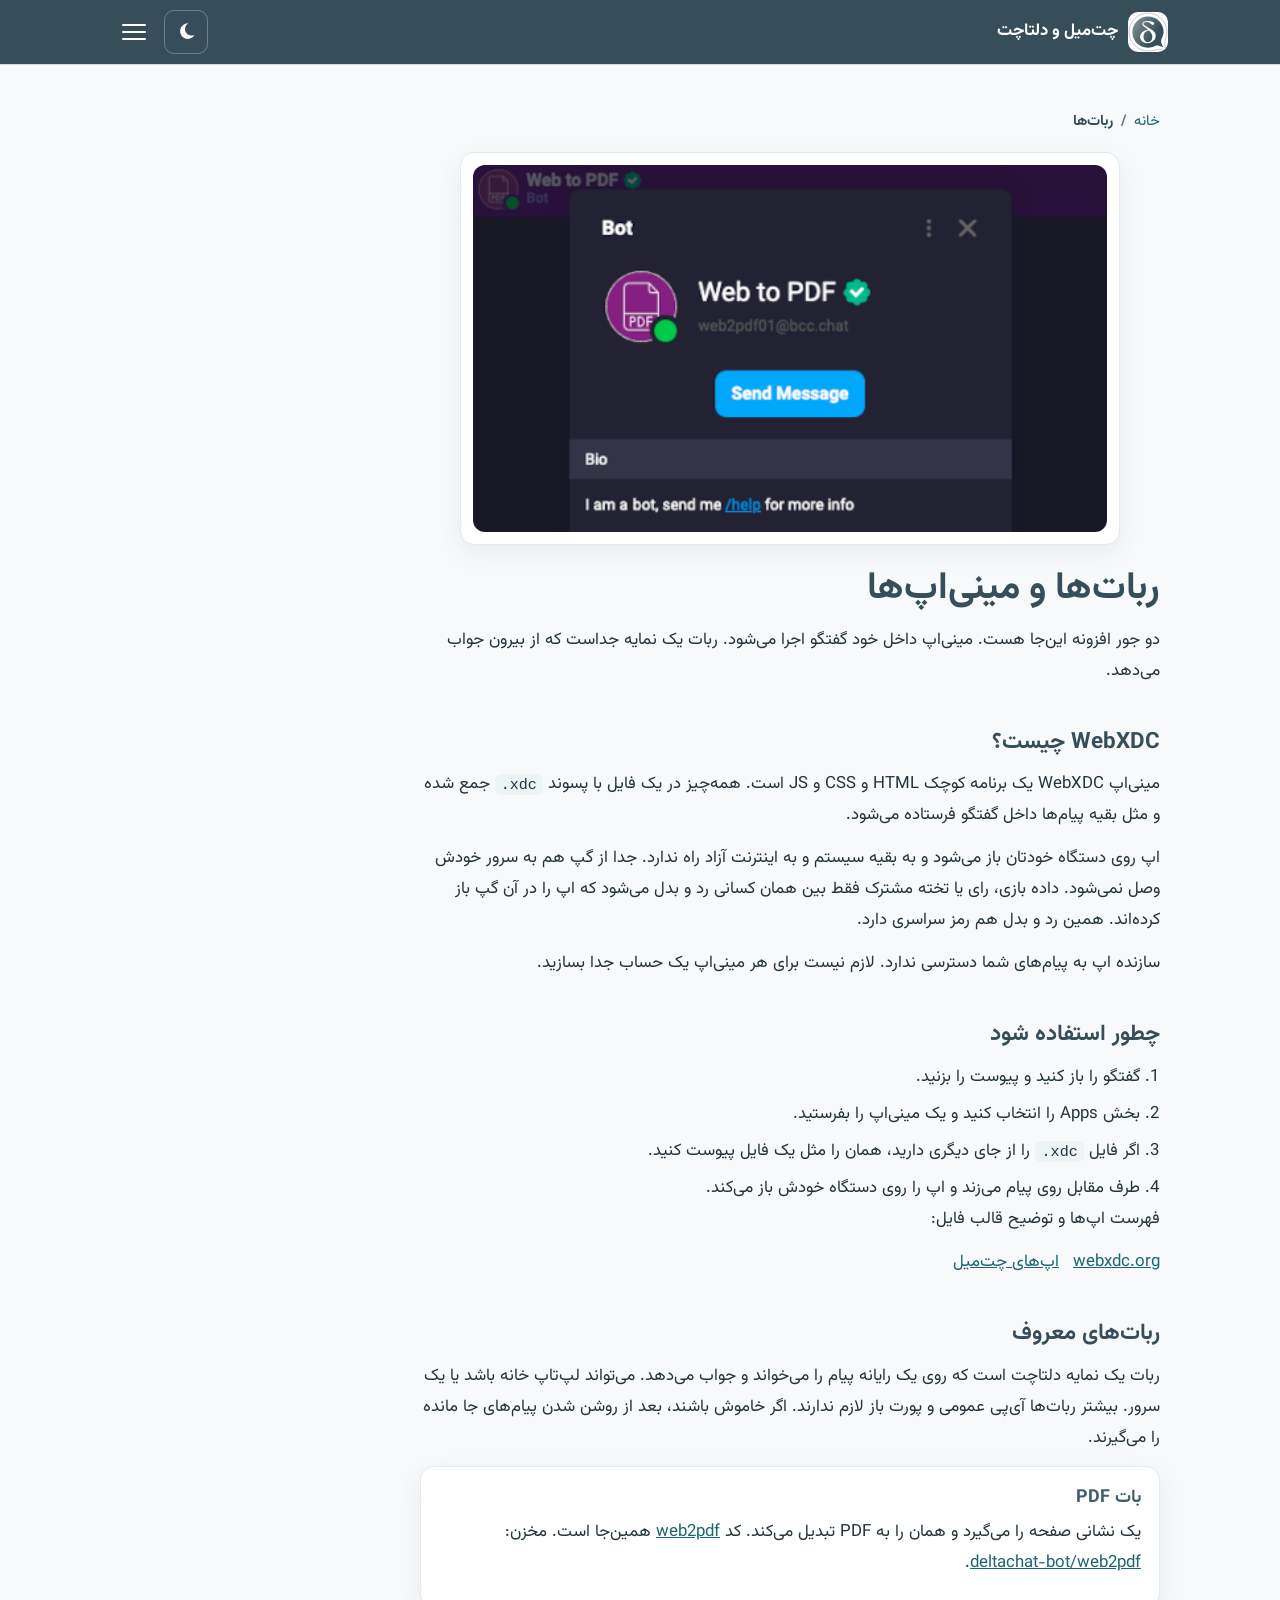
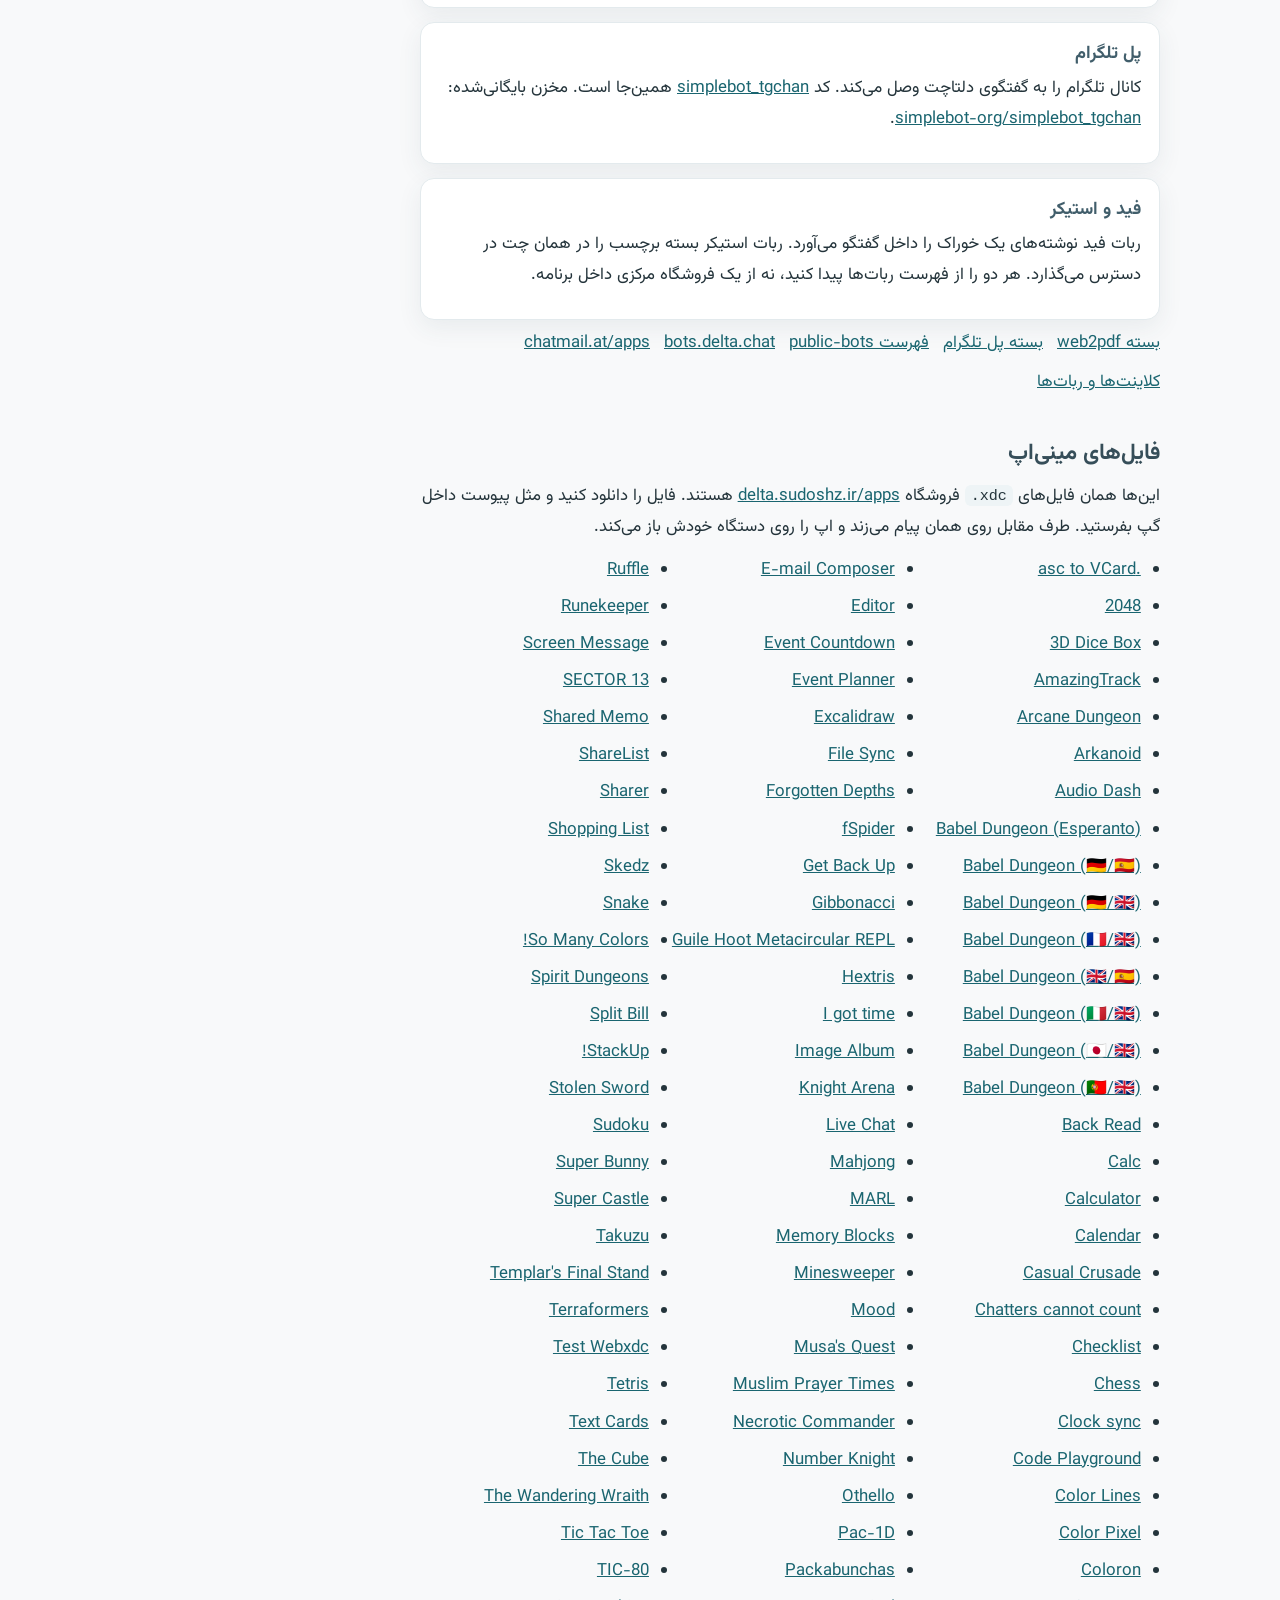
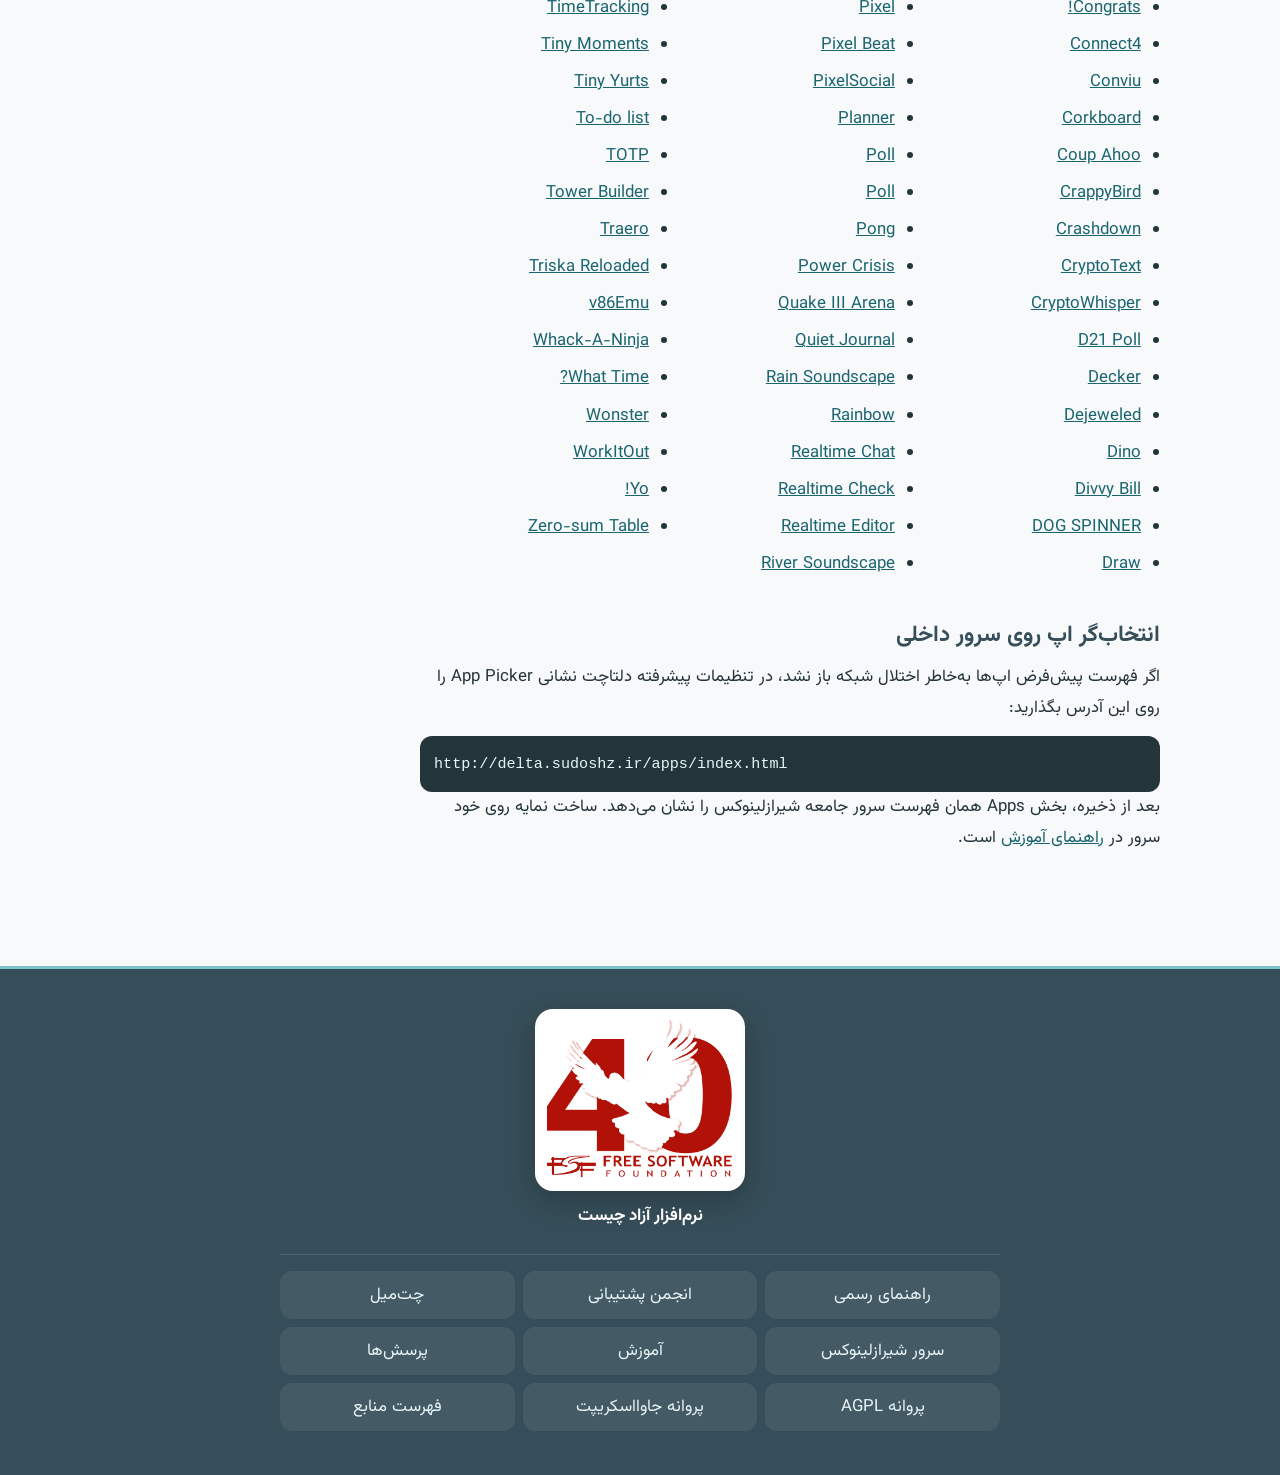
==== bots-apps.html @ dcf35a56 "Publish the Persian Chatmail and Delta Chat guide for chatmaill.ir. Co-authored-by: Cursor <cursorag" ====
<!DOCTYPE html>
<html lang="fa" dir="rtl">
<head>
  <meta charset="utf-8">
  <meta name="viewport" content="width=device-width, initial-scale=1">
  <title>ربات‌ها و مینی‌اپ‌های WebXDC</title>
  <meta name="description" content="مینی‌اپ WebXDC داخل گفتگوی دلتاچت، ربات‌های PDF و پل تلگرام، و تنظیم App Picker روی delta.sudoshz.ir.">
  <meta name="robots" content="index, follow, max-image-preview:large, max-snippet:-1, max-video-preview:-1">
  <link rel="canonical" href="https://chatmaill.ir/bots-apps.html">
  <link rel="alternate" hreflang="fa" href="https://chatmaill.ir/bots-apps.html">
  <link rel="alternate" hreflang="x-default" href="https://chatmaill.ir/bots-apps.html">
  <meta property="og:locale" content="fa_IR">
  <meta property="og:type" content="website">
  <meta property="og:site_name" content="چت‌میل و دلتاچت">
  <meta property="og:title" content="ربات‌ها و مینی‌اپ‌های WebXDC">
  <meta property="og:description" content="مینی‌اپ WebXDC داخل گفتگوی دلتاچت، ربات‌های PDF و پل تلگرام، و تنظیم App Picker روی delta.sudoshz.ir.">
  <meta property="og:url" content="https://chatmaill.ir/bots-apps.html">
  <meta property="og:image" content="https://chatmaill.ir/assets/apple-touch-icon.png">
  <meta property="og:image:alt" content="نشان دلتاچت">
  <meta name="twitter:card" content="summary">
  <meta name="twitter:title" content="ربات‌ها و مینی‌اپ‌های WebXDC">
  <meta name="twitter:description" content="مینی‌اپ WebXDC داخل گفتگوی دلتاچت، ربات‌های PDF و پل تلگرام، و تنظیم App Picker روی delta.sudoshz.ir.">
  <meta name="twitter:image" content="https://chatmaill.ir/assets/apple-touch-icon.png">
  <link rel="sitemap" type="application/xml" title="نقشه سایت" href="sitemap.xml">
  <meta name="theme-color" content="#364e59" media="(prefers-color-scheme: light)">
  <meta name="theme-color" content="#0d1418" media="(prefers-color-scheme: dark)">
  <link rel="icon" href="assets/logo.svg" type="image/svg+xml">
  <link rel="apple-touch-icon" href="assets/apple-touch-icon.png">
  <link rel="preload" href="fonts/Vazirmatn-Regular.woff2" as="font" type="font/woff2" crossorigin>
  <script src="js/site.js"></script>
  <link rel="stylesheet" href="css/style.css">
  <script type="application/ld+json">
  {"@context":"https://schema.org","@graph":[{"@type":"WebPage","name":"ربات‌ها و مینی‌اپ‌های WebXDC","description":"مینی‌اپ WebXDC داخل گفتگوی دلتاچت، ربات‌های PDF و پل تلگرام، و تنظیم App Picker روی delta.sudoshz.ir.","inLanguage":"fa","isPartOf":{"@type":"WebSite","name":"چت‌میل و دلتاچت"}}]}
  </script>
</head>
<body>
  <a class="skip" href="#content">رفتن به محتوا</a>
  <header class="site-header">
    <div class="header-bar">
      <a class="brand" href="index.html">
        <img class="logo" src="assets/logo.svg" alt="">
        <span>چت‌میل و دلتاچت</span>
      </a>
      <button type="button" class="theme-btn" id="theme-btn" aria-pressed="false" aria-label="تم تاریک">
        <svg class="theme-icon theme-icon-moon" viewBox="0 0 24 24" aria-hidden="true"><path fill="currentColor" d="M14.5 2.5a8.5 8.5 0 1 0 7 12.5 7 7 0 1 1-7-12.5z"/></svg>
        <svg class="theme-icon theme-icon-sun" viewBox="0 0 24 24" aria-hidden="true"><circle cx="12" cy="12" r="4" fill="none" stroke="currentColor" stroke-width="1.8"/><path fill="none" stroke="currentColor" stroke-width="1.8" stroke-linecap="round" d="M12 2.5v2.2M12 19.3v2.2M2.5 12h2.2M19.3 12h2.2M5.1 5.1l1.6 1.6M17.3 17.3l1.6 1.6M18.9 5.1l-1.6 1.6M6.7 17.3l-1.6 1.6"/></svg>
      </button>
      <input class="nav-toggle" type="checkbox" id="nav-toggle">
      <label class="nav-btn" for="nav-toggle">
        <span class="sr-only">باز و بسته کردن منو</span>
        <span></span><span></span><span></span>
      </label>
      <nav class="site-nav" aria-label="اصلی">
        <a href="index.html">خانه</a>
        <a href="how.html">کارکرد</a>
        <a href="guides.html">آموزش</a>
        <a href="faq.html">پرسش‌ها</a>
        <a href="relays.html">رله‌ها</a>
        <a href="features.html">قابلیت‌ها</a>
        <a href="downloads.html">دانلود</a>
        <a href="bots-apps.html" aria-current="page">ربات‌ها</a>
        <a href="sources.html">منابع</a>
      </nav>
    </div>
  </header>

  <main id="content" class="wrap">
    <header class="page-head prose">
      <nav class="crumb" aria-label="مسیر">
        <ol>
          <li><a href="index.html">خانه</a></li>
          <li aria-current="page">ربات‌ها</li>
        </ol>
      </nav>
      <figure class="illu-frame">
        <img class="shot" src="assets/gallery/web2pdf.png" width="640" height="400" alt="نماگرفت بات PDF دلتاچت">
      </figure>
      <h1>ربات‌ها و مینی‌اپ‌ها</h1>
      <p>دو جور افزونه این‌جا هست. مینی‌اپ داخل خود گفتگو اجرا می‌شود. ربات یک نمایه جداست که از بیرون جواب می‌دهد.</p>
    </header>

    <section class="prose" id="webxdc">
      <h2>WebXDC چیست؟</h2>
      <p>مینی‌اپ WebXDC یک برنامه کوچک HTML و CSS و JS است. همه‌چیز در یک فایل با پسوند <code>.xdc</code> جمع شده و مثل بقیه پیام‌ها داخل گفتگو فرستاده می‌شود.</p>
      <p>اپ روی دستگاه خودتان باز می‌شود و به بقیه سیستم و به اینترنت آزاد راه ندارد. جدا از گپ هم به سرور خودش وصل نمی‌شود. داده بازی، رای یا تخته مشترک فقط بین همان کسانی رد و بدل می‌شود که اپ را در آن گپ باز کرده‌اند. همین رد و بدل هم رمز سراسری دارد.</p>
      <p>سازنده اپ به پیام‌های شما دسترسی ندارد. لازم نیست برای هر مینی‌اپ یک حساب جدا بسازید.</p>
    </section>

    <section class="prose" id="howto">
      <h2>چطور استفاده شود</h2>
      <ol class="plain-list">
        <li>گفتگو را باز کنید و پیوست را بزنید.</li>
        <li>بخش Apps را انتخاب کنید و یک مینی‌اپ را بفرستید.</li>
        <li>اگر فایل <code>.xdc</code> را از جای دیگری دارید، همان را مثل یک فایل پیوست کنید.</li>
        <li>طرف مقابل روی پیام می‌زند و اپ را روی دستگاه خودش باز می‌کند.</li>
      </ol>
      <p>فهرست اپ‌ها و توضیح قالب فایل:</p>
      <ul class="links">
        <li><a href="https://webxdc.org/">webxdc.org</a></li>
        <li><a href="https://chatmail.at/apps">اپ‌های چت‌میل</a></li>
      </ul>
    </section>

    <section class="prose" id="bots">
      <h2>ربات‌های معروف</h2>
      <p>ربات یک نمایه دلتاچت است که روی یک رایانه پیام را می‌خواند و جواب می‌دهد. می‌تواند لپ‌تاپ خانه باشد یا یک سرور. بیشتر ربات‌ها آی‌پی عمومی و پورت باز لازم ندارند. اگر خاموش باشند، بعد از روشن شدن پیام‌های جا مانده را می‌گیرند.</p>
      <div class="grid">
        <article class="card">
          <h3>بات PDF</h3>
          <p>یک نشانی صفحه را می‌گیرد و همان را به PDF تبدیل می‌کند. کد <a href="files/bots/web2pdf-main.tar.gz">web2pdf</a> همین‌جا است. مخزن: <a href="https://github.com/deltachat-bot/web2pdf">deltachat-bot/web2pdf</a>.</p>
        </article>
        <article class="card">
          <h3>پل تلگرام</h3>
          <p>کانال تلگرام را به گفتگوی دلتاچت وصل می‌کند. کد <a href="files/bots/simplebot_tgchan-master.tar.gz">simplebot_tgchan</a> همین‌جا است. مخزن بایگانی‌شده: <a href="https://github.com/simplebot-org/simplebot_tgchan">simplebot-org/simplebot_tgchan</a>.</p>
        </article>
        <article class="card">
          <h3>فید و استیکر</h3>
          <p>ربات فید نوشته‌های یک خوراک را داخل گفتگو می‌آورد. ربات استیکر بسته برچسب را در همان چت در دسترس می‌گذارد. هر دو را از فهرست ربات‌ها پیدا کنید، نه از یک فروشگاه مرکزی داخل برنامه.</p>
        </article>
      </div>
      <ul class="links">
        <li><a href="files/bots/web2pdf-main.tar.gz">بسته web2pdf</a></li>
        <li><a href="files/bots/simplebot_tgchan-master.tar.gz">بسته پل تلگرام</a></li>
        <li><a href="files/bots/public-bots-main.tar.gz">فهرست public-bots</a></li>
        <li><a href="https://bots.delta.chat/">bots.delta.chat</a></li>
        <li><a href="https://chatmail.at/apps">chatmail.at/apps</a></li>
        <li><a href="https://chatmail.at/clients">کلاینت‌ها و ربات‌ها</a></li>
      </ul>
    </section>

    <section class="prose" id="local-xdc">
      <h2>فایل‌های مینی‌اپ</h2>
      <p>این‌ها همان فایل‌های <code>.xdc</code> فروشگاه <a href="http://delta.sudoshz.ir/apps/index.html">delta.sudoshz.ir/apps</a> هستند. فایل را دانلود کنید و مثل پیوست داخل گپ بفرستید. طرف مقابل روی همان پیام می‌زند و اپ را روی دستگاه خودش باز می‌کند.</p>
            <ul class="app-index">
        <li><a href="files/apps/r10s-asc-to-vcard-1.0.1.xdc">.asc to VCard</a></li>
        <li><a href="files/apps/arcanecircle-2048-v2.4.0.xdc">2048</a></li>
        <li><a href="files/apps/dice-box-v2.0.1.xdc">3D Dice Box</a></li>
        <li><a href="files/apps/arcanecircle-amazingtrack-v0.1.0.xdc">AmazingTrack</a></li>
        <li><a href="files/apps/arcanecircle-pixel-dungeon-v1.5.0.xdc">Arcane Dungeon</a></li>
        <li><a href="files/apps/arcanecircle-arkanoid-v3.10.0.xdc">Arkanoid</a></li>
        <li><a href="files/apps/arcanecircle-audiodash-v1.1.0.xdc">Audio Dash</a></li>
        <li><a href="files/apps/arcanecircle-babeldungeon-eo-en-v3.7.0.xdc">Babel Dungeon (Esperanto)</a></li>
        <li><a href="files/apps/arcanecircle-babeldungeon-de-es-v3.7.0.xdc">Babel Dungeon (🇩🇪/🇪🇸)</a></li>
        <li><a href="files/apps/arcanecircle-babeldungeon-v3.7.0.xdc">Babel Dungeon (🇩🇪/🇬🇧)</a></li>
        <li><a href="files/apps/arcanecircle-babeldungeon-fr-en-v3.7.0.xdc">Babel Dungeon (🇫🇷/🇬🇧)</a></li>
        <li><a href="files/apps/arcanecircle-babeldungeon-en-es-v3.7.0.xdc">Babel Dungeon (🇬🇧/🇪🇸)</a></li>
        <li><a href="files/apps/arcanecircle-babeldungeon-it-en-v3.7.0.xdc">Babel Dungeon (🇮🇹/🇬🇧)</a></li>
        <li><a href="files/apps/arcanecircle-babeldungeon-jp-en-v3.7.0.xdc">Babel Dungeon (🇯🇵/🇬🇧)</a></li>
        <li><a href="files/apps/arcanecircle-babeldungeon-pt-en-v3.6.0.xdc">Babel Dungeon (🇵🇹/🇬🇧)</a></li>
        <li><a href="files/apps/arcanecircle-backread-v2.2.0.xdc">Back Read</a></li>
        <li><a href="files/apps/webxdc-calc-v1.0.xdc">Calc</a></li>
        <li><a href="files/apps/nelson9608-calculator-xdc-V1.0.0.xdc">Calculator</a></li>
        <li><a href="files/apps/webxdc-calendar-v1.1.0.xdc">Calendar</a></li>
        <li><a href="files/apps/arcanecircle-casual-crusade-v1.2.0.xdc">Casual Crusade</a></li>
        <li><a href="files/apps/link2xt-count-v1.xdc">Chatters cannot count</a></li>
        <li><a href="files/apps/webxdc-checklist-v0.0.3.xdc">Checklist</a></li>
        <li><a href="files/apps/arcanecircle-chess-v2.4.0.xdc">Chess</a></li>
        <li><a href="files/apps/webxdc-clocksync-v1.xdc">Clock sync</a></li>
        <li><a href="files/apps/davidsm10-webxdc-code-playground-v0.3.0.xdc">Code Playground</a></li>
        <li><a href="files/apps/arcanecircle-color-lines-v3.2.0.xdc">Color Lines</a></li>
        <li><a href="files/apps/arcanecircle-pixel-v0.5.0.xdc">Color Pixel</a></li>
        <li><a href="files/apps/arcanecircle-coloron-v0.3.0.xdc">Coloron</a></li>
        <li><a href="files/apps/r10s-congrats-1.0.1.xdc">Congrats!</a></li>
        <li><a href="files/apps/arcanecircle-c4-v1.2.0.xdc">Connect4</a></li>
        <li><a href="files/apps/bespinas-conviu-v1.0.0.xdc">Conviu</a></li>
        <li><a href="files/apps/webxdc-corkboard-v0.0.2.xdc">Corkboard</a></li>
        <li><a href="files/apps/arcanecircle-coupahoo-v0.3.0.xdc">Coup Ahoo</a></li>
        <li><a href="files/apps/arcanecircle-crappybird-v1.5.0.xdc">CrappyBird</a></li>
        <li><a href="files/apps/arcanecircle-crashdown-v1.0.0.xdc">Crashdown</a></li>
        <li><a href="files/apps/davidsm10-cryptotext-v3.2.1.xdc">CryptoText</a></li>
        <li><a href="files/apps/davidsm10-crypto-whisper-v1.2.0.xdc">CryptoWhisper</a></li>
        <li><a href="files/apps/jooray-d21poll-v1.0.xdc">D21 Poll</a></li>
        <li><a href="files/apps/rtn-decker-v1.5.0.xdc">Decker</a></li>
        <li><a href="files/apps/arcanecircle-bejeweled-v1.4.0.xdc">Dejeweled</a></li>
        <li><a href="files/apps/arcanecircle-dino-v1.3.0.xdc">Dino</a></li>
        <li><a href="files/apps/bespinas-divvy-bill-v1.0.0.xdc">Divvy Bill</a></li>
        <li><a href="files/apps/arcanecircle-dogspinner-v0.1.0.xdc">DOG SPINNER</a></li>
        <li><a href="files/apps/arcanecircle-draw-v3.4.0.xdc">Draw</a></li>
        <li><a href="files/apps/davidsm10-email-composer-v1.3.4.xdc">E-mail Composer</a></li>
        <li><a href="files/apps/webxdc-editor-v3.2.0.xdc">Editor</a></li>
        <li><a href="files/apps/webratte-event-countdown-v1.1.1.xdc">Event Countdown</a></li>
        <li><a href="files/apps/simon-event-planner-v0.0.0.xdc">Event Planner</a></li>
        <li><a href="files/apps/custom-excalidraw-v1.0.0.xdc">Excalidraw</a></li>
        <li><a href="files/apps/arcanecircle-filesync-v0.1.0.xdc">File Sync</a></li>
        <li><a href="files/apps/arcanecircle-forgottendepths-v1.4.0.xdc">Forgotten Depths</a></li>
        <li><a href="files/apps/arcanecircle-fspider-v1.4.0.xdc">fSpider</a></li>
        <li><a href="files/apps/arcanecircle-back-up-v1.2.0.xdc">Get Back Up</a></li>
        <li><a href="files/apps/arcanecircle-gibbonacci-v1.3.0.xdc">Gibbonacci</a></li>
        <li><a href="files/apps/guile-hoot-meta-repl-0.2.0.xdc">Guile Hoot Metacircular REPL</a></li>
        <li><a href="files/apps/r10s-hextris-1.4.0.xdc">Hextris</a></li>
        <li><a href="files/apps/webratte-i-got-time-v1.0.1.xdc">I got time</a></li>
        <li><a href="files/apps/image-album-1.4.xdc">Image Album</a></li>
        <li><a href="files/apps/arcanecircle-knight-arena-v1.3.0.xdc">Knight Arena</a></li>
        <li><a href="files/apps/arcanecircle-livechat-v0.5.0.xdc">Live Chat</a></li>
        <li><a href="files/apps/arcanecircle-mah-v1.7.0.xdc">Mahjong</a></li>
        <li><a href="files/apps/s427-marl-v2.13.xdc">MARL</a></li>
        <li><a href="files/apps/memory-blocks-v0.0.1.xdc">Memory Blocks</a></li>
        <li><a href="files/apps/arcanecircle-minesweeper-v1.0.1.xdc">Minesweeper</a></li>
        <li><a href="files/apps/arcanecircle-mood-v0.2.0.xdc">Mood</a></li>
        <li><a href="files/apps/arcanecircle-musasquest-v2.2.0.xdc">Musa&#x27;s Quest</a></li>
        <li><a href="files/apps/muslim-prayer-times-v0.8.0.xdc">Muslim Prayer Times</a></li>
        <li><a href="files/apps/arcanecircle-necroticcommander-v1.2.0.xdc">Necrotic Commander</a></li>
        <li><a href="files/apps/arcanecircle-numberknight-v0.3.0.xdc">Number Knight</a></li>
        <li><a href="files/apps/arcanecircle-othello-v2.2.0.xdc">Othello</a></li>
        <li><a href="files/apps/r10s-pac-1d-1.1.0.xdc">Pac-1D</a></li>
        <li><a href="files/apps/r10s-packabunchas-1.0.0.xdc">Packabunchas</a></li>
        <li><a href="files/apps/webxdc-pixel-v2.xdc">Pixel</a></li>
        <li><a href="files/apps/arcanecircle-pixelrickroll-v0.4.0.xdc">Pixel Beat</a></li>
        <li><a href="files/apps/arcanecircle-pixelsocial-v0.14.0.xdc">PixelSocial</a></li>
        <li><a href="files/apps/custom-planner-v1.0.0.xdc">Planner</a></li>
        <li><a href="files/apps/davidsm10-poll-v1.3.xdc">Poll</a></li>
        <li><a href="files/apps/webxdc-poll-1.0.2.xdc">Poll</a></li>
        <li><a href="files/apps/webxdc-pong-v4.xdc">Pong</a></li>
        <li><a href="files/apps/arcanecircle-power-crisis-v0.4.0.xdc">Power Crisis</a></li>
        <li><a href="files/apps/wofwca-quake3-v4.0.3.xdc">Quake III Arena</a></li>
        <li><a href="files/apps/maplediss-quiet-journal-1.1.xdc">Quiet Journal</a></li>
        <li><a href="files/apps/durian-rain-v1.15.xdc">Rain Soundscape</a></li>
        <li><a href="files/apps/arcanecircle-rainbow-v1.3.0.xdc">Rainbow</a></li>
        <li><a href="files/apps/realtime-chat-1.1.xdc">Realtime Chat</a></li>
        <li><a href="files/apps/webxdc-realtime-check-v1.0.6.xdc">Realtime Check</a></li>
        <li><a href="files/apps/durian-realtime-editor-v4.0.4.xdc">Realtime Editor</a></li>
        <li><a href="files/apps/durian-river-v1.xdc">River Soundscape</a></li>
        <li><a href="files/apps/arcanecircle-ruffle-v1.0.0.xdc">Ruffle</a></li>
        <li><a href="files/apps/arcanecircle-runekeeper-v1.2.0.xdc">Runekeeper</a></li>
        <li><a href="files/apps/arcanecircle-screen-message-v1.0.0.xdc">Screen Message</a></li>
        <li><a href="files/apps/arcanecircle-sector13-v0.3.0.xdc">SECTOR 13</a></li>
        <li><a href="files/apps/webratte-shared-memo-v2.1.xdc">Shared Memo</a></li>
        <li><a href="files/apps/custom-sharelist-v1.0.0.xdc">ShareList</a></li>
        <li><a href="files/apps/davidsm10-sharer-v2.3.0.xdc">Sharer</a></li>
        <li><a href="files/apps/hupf-shopping-list-v1.4.xdc">Shopping List</a></li>
        <li><a href="files/apps/link2xt-skedz-v1.xdc">Skedz</a></li>
        <li><a href="files/apps/arcanecircle-snake-v1.3.0.xdc">Snake</a></li>
        <li><a href="files/apps/durian-colors-0.1.17.xdc">So Many Colors!</a></li>
        <li><a href="files/apps/arcanecircle-spirit-dungeons-v1.2.0.xdc">Spirit Dungeons</a></li>
        <li><a href="files/apps/durian-splitbill-1.2.xdc">Split Bill</a></li>
        <li><a href="files/apps/arcanecircle-stackup-v1.3.1.xdc">StackUp!</a></li>
        <li><a href="files/apps/arcanecircle-stolen-sword-v1.3.0.xdc">Stolen Sword</a></li>
        <li><a href="files/apps/arcanecircle-sudoku-v1.3.0.xdc">Sudoku</a></li>
        <li><a href="files/apps/arcanecircle-super-bunny-v0.12.0.xdc">Super Bunny</a></li>
        <li><a href="files/apps/arcanecircle-super-castle-v1.3.0.xdc">Super Castle</a></li>
        <li><a href="files/apps/arcanecircle-takuzu-v2.2.0.xdc">Takuzu</a></li>
        <li><a href="files/apps/arcanecircle-templarsfinalstand-v0.4.0.xdc">Templar&#x27;s Final Stand</a></li>
        <li><a href="files/apps/arcanecircle-terraformers-v2.2.0.xdc">Terraformers</a></li>
        <li><a href="files/apps/webxdc-test-1.5.0.xdc">Test Webxdc</a></li>
        <li><a href="files/apps/arcanecircle-tetris-v2.3.0.xdc">Tetris</a></li>
        <li><a href="files/apps/arcanecircle-textcards-v0.6.0.xdc">Text Cards</a></li>
        <li><a href="files/apps/arcanecircle-the-cube-v1.3.0.xdc">The Cube</a></li>
        <li><a href="files/apps/the-wandering-wraith-v1.0.2.xdc">The Wandering Wraith</a></li>
        <li><a href="files/apps/arcanecircle-tictactoe-v2.2.0.xdc">Tic Tac Toe</a></li>
        <li><a href="files/apps/arcanecircle-tic80-v1.2.0-beta.xdc">TIC-80</a></li>
        <li><a href="files/apps/simon-timetracking-v0.10.1.xdc">TimeTracking</a></li>
        <li><a href="files/apps/durian-moments-0.2.30.1.xdc">Tiny Moments</a></li>
        <li><a href="files/apps/arcanecircle-tiny-yurts-v1.2.0.xdc">Tiny Yurts</a></li>
        <li><a href="files/apps/durian-todolist-v0.0.9.xdc">To-do list</a></li>
        <li><a href="files/apps/rtn-totp-v1.1.0.xdc">TOTP</a></li>
        <li><a href="files/apps/r10s-tower-builder-1.1.1.xdc">Tower Builder</a></li>
        <li><a href="files/apps/ms702-traero-v0.8.13.xdc">Traero</a></li>
        <li><a href="files/apps/arcanecircle-triska-v2.2.0.xdc">Triska Reloaded</a></li>
        <li><a href="files/apps/ms702-v86emu-v0.8.1.xdc">v86Emu</a></li>
        <li><a href="files/apps/arcanecircle-whack-a-ninja-v1.2.0.xdc">Whack-A-Ninja</a></li>
        <li><a href="files/apps/durian-time-0.2.11.3.xdc">What Time?</a></li>
        <li><a href="files/apps/arcanecircle-wonster-v3.3.0.xdc">Wonster</a></li>
        <li><a href="files/apps/arcanecircle-workitout-v1.6.0.xdc">WorkItOut</a></li>
        <li><a href="files/apps/arcanecircle-yo-v1.0.0.xdc">Yo!</a></li>
        <li><a href="files/apps/zerosum-table-v1.0.xdc">Zero-sum Table</a></li>
      </ul>
    </section>

    <section class="prose" id="local-apps">
      <h2>انتخاب‌گر اپ روی سرور داخلی</h2>
      <p>اگر فهرست پیش‌فرض اپ‌ها به‌خاطر اختلال شبکه باز نشد، در تنظیمات پیشرفته دلتاچت نشانی App Picker را روی این آدرس بگذارید:</p>
      <pre><code>http://delta.sudoshz.ir/apps/index.html</code></pre>
      <p>بعد از ذخیره، بخش Apps همان فهرست سرور جامعه شیرازلینوکس را نشان می‌دهد. ساخت نمایه روی خود سرور در <a href="guides.html#local-server">راهنمای آموزش</a> است.</p>
    </section>
  </main>

  <footer class="site-footer">
    <div class="footer-inner">
      <a class="fsf-mark" href="https://sudoshz.ir/what-is-free-software">
        <img src="assets/fsf-logo.png" width="2588" height="2216" alt="">
        <span>نرم‌افزار آزاد چیست</span>
      </a>
      <nav aria-label="منابع رسمی">
        <a href="https://delta.chat/fa/help">راهنمای رسمی</a>
        <a href="https://support.delta.chat/">انجمن پشتیبانی</a>
        <a href="https://chatmail.at/">چت‌میل</a>
        <a href="https://delta.sudoshz.ir/">سرور شیرازلینوکس</a>
        <a href="guides.html">آموزش</a>
        <a href="faq.html">پرسش‌ها</a>
        <a href="license.html">پروانه AGPL</a>
        <a href="license.html#jslicense-labels1" rel="jslicense">پروانه جاوااسکریپت</a>
        <a href="sources.html">فهرست منابع</a>
      </nav>
    </div>
  </footer>
</body>
</html>
---- css/style.css ----
/* معرفی چت‌میل و دلتاچت
   توکن‌ها نزدیک رنگ رسمی delta.chat هستند. متن دکمه فیروزه‌ای تیره می‌ماند. */

@font-face {
  font-family: Vazirmatn;
  src: url("../fonts/Vazirmatn-Regular.woff2") format("woff2");
  font-weight: 400;
  font-style: normal;
  font-display: swap;
}

@font-face {
  font-family: Vazirmatn;
  src: url("../fonts/Vazirmatn-Bold.woff2") format("woff2");
  font-weight: 700;
  font-style: normal;
  font-display: swap;
}

:root {
  color-scheme: light;
  --ink: #364e59;
  --ink-2: #415e6b;
  --accent: #7cc5cc;
  --on-accent: #16343a;
  --safe: #1b7a32;
  --safe-bg: #efffde;
  --safe-line: #c6e8b0;
  --bg: #f8f9fa;
  --card: #ffffff;
  --text: #24343b;
  --muted: #5c7078;
  --line: #e3eaed;
  --link: #1a6570;
  --shadow: 0 8px 24px rgba(54, 78, 89, 0.08);
  --radius: 14px;
  --max: 1080px;
  --header: 64px;
  --header-bg: #364e59;
  --code-bg: #eef4f6;
  --code-block: #24343b;
  --code-block-text: #e7f6f7;
  --chip: #ffffff;
  --soft: #f3fbfb;
  --badge: #e7f6f7;
}

html[data-theme="dark"] {
  color-scheme: dark;
  --ink: #d5e6eb;
  --ink-2: #b7c9ce;
  --accent: #7cc5cc;
  --on-accent: #10262b;
  --safe: #9ed68a;
  --safe-bg: #1a3324;
  --safe-line: #2d5a38;
  --bg: #12191d;
  --card: #1c272c;
  --text: #e7eef0;
  --muted: #a9bcc2;
  --line: #314148;
  --link: #8ed4da;
  --shadow: 0 8px 24px rgba(0, 0, 0, 0.32);
  --header-bg: #0d1418;
  --code-bg: #243238;
  --code-block: #0d1418;
  --code-block-text: #e7f6f7;
  --chip: #1c272c;
  --soft: #243238;
  --badge: #1a3338;
}

@media (prefers-color-scheme: dark) {
  html:not([data-theme="light"]) {
    color-scheme: dark;
    --ink: #d5e6eb;
    --ink-2: #b7c9ce;
    --accent: #7cc5cc;
    --on-accent: #10262b;
    --safe: #9ed68a;
    --safe-bg: #1a3324;
    --safe-line: #2d5a38;
    --bg: #12191d;
    --card: #1c272c;
    --text: #e7eef0;
    --muted: #a9bcc2;
    --line: #314148;
    --link: #8ed4da;
    --shadow: 0 8px 24px rgba(0, 0, 0, 0.32);
    --header-bg: #0d1418;
    --code-bg: #243238;
    --code-block: #0d1418;
    --code-block-text: #e7f6f7;
    --chip: #1c272c;
    --soft: #243238;
    --badge: #1a3338;
  }
}

*,
*::before,
*::after {
  box-sizing: border-box;
}

html {
  scroll-behavior: smooth;
  overflow-x: clip;
}

body {
  margin: 0;
  background: var(--bg);
  color: var(--text);
  font-family: Vazirmatn, Tahoma, sans-serif;
  font-size: 1.05rem;
  line-height: 1.85;
  overflow-wrap: break-word;
  padding-left: env(safe-area-inset-left);
  padding-right: env(safe-area-inset-right);
}

img,
svg {
  max-width: 100%;
  height: auto;
}

a {
  color: var(--link);
}

a:hover {
  color: var(--ink);
}

:focus-visible {
  outline: 3px solid var(--accent);
  outline-offset: 2px;
}

.skip {
  position: absolute;
  right: 12px;
  top: -48px;
  z-index: 20;
  background: var(--card);
  color: var(--ink);
  padding: 8px 12px;
  border-radius: 8px;
}

.skip:focus {
  top: 12px;
}

.sr-only {
  position: absolute;
  width: 1px;
  height: 1px;
  padding: 0;
  margin: -1px;
  overflow: hidden;
  clip: rect(0, 0, 0, 0);
  border: 0;
}

.site-header {
  position: sticky;
  top: 0;
  z-index: 10;
  background: var(--header-bg);
  color: #fff;
  box-shadow: 0 1px 0 rgba(0, 0, 0, 0.12);
}

.header-bar {
  display: flex;
  flex-wrap: wrap;
  align-items: center;
  justify-content: space-between;
  gap: 8px 16px;
  max-width: var(--max);
  margin: 0 auto;
  padding: 10px 20px;
  min-height: var(--header);
}

.brand span {
  min-width: 0;
}

.brand {
  display: flex;
  align-items: center;
  gap: 10px;
  color: #fff;
  text-decoration: none;
  font-weight: 700;
}

.brand:hover {
  color: var(--accent);
}

.logo {
  width: 40px;
  height: 40px;
  flex: none;
  background: #fff;
  border-radius: 10px;
  object-fit: cover;
}

.shot {
  width: 100%;
  max-width: 320px;
  height: auto;
  border-radius: 12px;
  display: block;
}

.nav-toggle {
  position: absolute;
  width: 1px;
  height: 1px;
  overflow: hidden;
  clip: rect(0, 0, 0, 0);
}

.nav-btn {
  display: inline-flex;
  flex-direction: column;
  justify-content: center;
  gap: 5px;
  width: 44px;
  height: 44px;
  padding: 10px;
  border-radius: 10px;
  cursor: pointer;
}

.nav-btn span:not(.sr-only) {
  display: block;
  height: 2px;
  background: #fff;
  border-radius: 2px;
}

.site-nav {
  display: none;
  width: 100%;
  flex-direction: column;
  gap: 4px;
  padding-bottom: 8px;
}

.nav-toggle:checked ~ .site-nav {
  display: flex;
}

.site-nav a {
  color: #fff;
  text-decoration: none;
  padding: 8px 12px;
  border-radius: 10px;
}

.site-nav a:hover,
.site-nav a[aria-current="page"] {
  background: rgba(124, 197, 204, 0.22);
  color: #fff;
}

.wrap {
  max-width: var(--max);
  margin: 0 auto;
  padding: 8px 20px 72px;
}

.prose {
  max-width: 740px;
}

.hero {
  padding: 48px 0 12px;
}

.hero h1,
.page-head h1,
h2,
h3 {
  color: var(--ink);
  line-height: 1.45;
}

.hero h1,
.page-head h1 {
  margin: 0 0 8px;
  font-size: clamp(1.7rem, 4vw, 2.35rem);
}

.lede {
  margin: 0;
  color: var(--ink-2);
  font-size: 1.15rem;
}

.verse {
  margin: 10px 0 0;
  color: var(--muted);
}

.actions {
  display: flex;
  flex-wrap: wrap;
  gap: 10px;
  margin-top: 22px;
}

.hero .actions {
  justify-content: flex-start;
}

.btn {
  display: inline-block;
  background: var(--accent);
  color: var(--on-accent);
  font-weight: 700;
  text-decoration: none;
  padding: 11px 16px;
  border-radius: 12px;
  border: 2px solid transparent;
}

.btn:hover {
  color: var(--on-accent);
  background: #8ed0d6;
}

.btn-ghost {
  background: transparent;
  border-color: var(--ink-2);
  color: var(--ink);
}

.btn-ghost:hover {
  background: var(--card);
  color: var(--ink);
}

.btn-small {
  padding: 7px 12px;
  font-size: 0.95rem;
}

section {
  margin: 40px 0;
}

h2 {
  margin: 0 0 10px;
  font-size: 1.4rem;
}

h3 {
  margin: 0 0 6px;
  font-size: 1.12rem;
  color: var(--ink-2);
}

p {
  margin: 0 0 12px;
}

.grid {
  display: grid;
  grid-template-columns: 1fr;
  gap: 14px;
}

.card {
  background: var(--card);
  border: 1px solid var(--line);
  border-radius: var(--radius);
  box-shadow: var(--shadow);
  padding: 18px 18px 16px;
  min-width: 0;
}

.feature-list {
  list-style: none;
  margin: 0;
  padding: 0;
  display: grid;
  gap: 14px;
}

.feature-list li {
  display: flex;
  gap: 12px;
  align-items: flex-start;
  background: var(--card);
  border: 1px solid var(--line);
  border-radius: var(--radius);
  box-shadow: var(--shadow);
  padding: 16px 18px;
  min-width: 0;
}

.feature-list li > * {
  min-width: 0;
}

.emo {
  font-size: 1.4rem;
  line-height: 1.4;
  flex: none;
}

.plain-list {
  margin: 0;
  padding: 0 1.2em 0 0;
}

.plain-list li + li {
  margin-top: 6px;
}

.notice {
  background: var(--safe-bg);
  border: 1px solid var(--safe-line);
  border-radius: var(--radius);
  padding: 16px 18px;
}

.notice strong {
  color: var(--safe);
}

.req {
  color: var(--muted);
  margin-bottom: 8px;
}

code,
.ltr {
  direction: ltr;
  unicode-bidi: isolate;
}

code {
  font-family: ui-monospace, "Cascadia Code", monospace;
  font-size: 0.9em;
  background: var(--code-bg);
  padding: 0.1em 0.4em;
  border-radius: 6px;
  overflow-wrap: anywhere;
}

pre {
  direction: ltr;
  text-align: left;
  background: var(--code-block);
  color: var(--code-block-text);
  padding: 12px 14px;
  border-radius: 12px;
  overflow-x: auto;
  max-width: 100%;
  margin: 12px 0 0;
  white-space: pre-wrap;
}

pre code {
  background: transparent;
  color: inherit;
  padding: 0;
  white-space: pre-wrap;
}

.links {
  display: flex;
  flex-wrap: wrap;
  gap: 8px 14px;
  margin: 8px 0 0;
  padding: 0;
  list-style: none;
}

.app-index {
  columns: 1;
  margin: 12px 0 0;
  padding: 0 1.2rem 0 0;
}

.app-index li {
  break-inside: avoid;
  margin: 0 0 6px;
}

@media (min-width: 720px) {
  .app-index {
    columns: 2;
  }
}

@media (min-width: 1040px) {
  .app-index {
    columns: 3;
  }
}

.steps {
  list-style: none;
  margin: 0;
  padding: 0;
  counter-reset: step;
}

.steps > li {
  counter-increment: step;
  position: relative;
  background: var(--card);
  border: 1px solid var(--line);
  border-radius: var(--radius);
  box-shadow: var(--shadow);
  padding: 16px 64px 16px 18px;
  margin: 0 0 12px;
}

.steps > li::before {
  content: counter(step);
  position: absolute;
  right: 16px;
  top: 18px;
  width: 32px;
  height: 32px;
  border-radius: 50%;
  background: var(--accent);
  color: var(--on-accent);
  font-weight: 700;
  display: grid;
  place-items: center;
  line-height: 1;
}

.source-list {
  list-style: none;
  margin: 0;
  padding: 0;
  display: grid;
  gap: 12px;
}

.source-list a {
  font-weight: 700;
}

.page-head {
  padding-top: 36px;
}

.crumb {
  margin: 0 0 14px;
}

.crumb ol {
  display: flex;
  flex-wrap: wrap;
  align-items: center;
  gap: 4px 0;
  margin: 0;
  padding: 0;
  list-style: none;
  color: var(--muted);
  font-size: 0.92rem;
}

.crumb a {
  color: var(--link);
  text-decoration: none;
}

.crumb a:hover {
  text-decoration: underline;
}

.crumb li + li::before {
  content: "/";
  margin-inline: 8px;
  color: var(--muted);
}

.crumb [aria-current="page"] {
  color: var(--ink);
  font-weight: 700;
}

.page-head p:last-child {
  margin-bottom: 0;
}

.site-footer {
  background: var(--header-bg);
  color: #d5e2e6;
  padding: 40px 20px 44px;
  border-top: 3px solid var(--accent);
}

.footer-inner {
  max-width: var(--max);
  margin: 0 auto;
  display: flex;
  flex-direction: column;
  align-items: center;
  gap: 22px;
  text-align: center;
}

.fsf-mark {
  display: flex;
  flex-direction: column;
  align-items: center;
  gap: 10px;
  color: #fff;
  text-decoration: none;
}

.fsf-mark img {
  width: min(210px, 58vw);
  height: auto;
  background: #fff;
  border-radius: 18px;
  padding: 8px;
  box-shadow: 0 10px 28px rgba(0, 0, 0, 0.22);
}

.fsf-mark span {
  font-weight: 700;
}

.fsf-mark:hover {
  color: var(--accent);
}

.site-footer nav {
  display: grid;
  grid-template-columns: 1fr;
  gap: 8px;
  margin: 0;
  width: min(720px, 100%);
  padding-top: 16px;
  border-top: 1px solid rgba(255, 255, 255, 0.14);
}

.site-footer nav a {
  display: flex;
  align-items: center;
  justify-content: center;
  min-height: 48px;
  padding: 8px 14px;
  border-radius: 12px;
  background: rgba(255, 255, 255, 0.07);
  color: #e7f4f6;
  text-decoration: none;
  text-align: center;
  line-height: 1.45;
}

.site-footer nav a:hover {
  background: rgba(124, 197, 204, 0.2);
  color: #fff;
}

.site-footer p {
  margin: 0;
}

@media (min-width: 720px) {
  .grid-2,
  .path-grid {
    grid-template-columns: 1fr 1fr;
  }

  .feature-list {
    grid-template-columns: 1fr 1fr;
  }

  .lesson {
    grid-template-columns: minmax(200px, 300px) 1fr;
    align-items: start;
  }
}

.icon-badge {
  width: 46px;
  height: 46px;
  border-radius: 12px;
  background: var(--badge);
  color: var(--ink);
  display: grid;
  place-items: center;
  flex: none;
}

.icon-badge svg,
.illu {
  display: block;
}

.icon-badge svg {
  width: 26px;
  height: 26px;
}

.lesson-grid,
.path-grid {
  display: grid;
  gap: 12px;
}

.path-card {
  display: flex;
  gap: 12px;
  align-items: flex-start;
  background: var(--card);
  border: 1px solid var(--line);
  border-radius: var(--radius);
  box-shadow: var(--shadow);
  padding: 14px 16px;
  text-decoration: none;
  color: var(--text);
}

.path-card:hover {
  color: var(--text);
  border-color: var(--accent);
}

.path-card img {
  width: 72px;
  height: auto;
  flex: none;
  border-radius: 10px;
}

.path-card strong {
  display: block;
  color: var(--ink);
}

.path-card span {
  min-width: 0;
  color: var(--muted);
  font-size: 0.95rem;
}

.lesson {
  display: grid;
  gap: 14px;
  margin: 0 0 22px;
}

.illu-frame {
  background: var(--card);
  border: 1px solid var(--line);
  border-radius: var(--radius);
  box-shadow: var(--shadow);
  padding: 12px;
  display: grid;
  place-items: center;
}

.illu-frame img {
  width: 100%;
  max-width: 100%;
  height: auto;
}

.shot-stack {
  display: grid;
  gap: 10px;
  width: 100%;
}

.toc {
  display: flex;
  flex-wrap: wrap;
  gap: 8px;
  margin: 18px 0 8px;
  padding: 0;
  list-style: none;
}

.toc a {
  display: inline-block;
  background: var(--chip);
  border: 1px solid var(--line);
  border-radius: 999px;
  padding: 4px 12px;
  text-decoration: none;
  color: var(--ink);
}

.toc a:hover {
  border-color: var(--accent);
  color: var(--ink);
}

.faq details {
  background: var(--card);
  border: 1px solid var(--line);
  border-radius: 12px;
  margin: 0 0 8px;
}

.faq summary {
  cursor: pointer;
  font-weight: 700;
  color: var(--ink);
  padding: 12px 16px;
}

.faq summary:hover {
  background: var(--soft);
}

.faq .answer {
  padding: 0 16px 14px;
}

.license-table {
  width: 100%;
  table-layout: fixed;
  border-collapse: collapse;
  background: var(--card);
  border-radius: 12px;
  overflow: hidden;
}

.license-table th,
.license-table td {
  border: 1px solid var(--line);
  padding: 10px 12px;
  text-align: right;
  vertical-align: top;
  overflow-wrap: anywhere;
}

.license-table th {
  background: var(--badge);
  color: var(--ink);
}

.js .reveal {
  animation: none;
}

@media (prefers-reduced-motion: no-preference) {
  .js .reveal.is-in {
    animation: rise 0.45s ease both;
  }
}

@keyframes rise {
  from {
    opacity: 0;
    transform: translateY(10px);
  }

  to {
    opacity: 1;
    transform: none;
  }
}

.theme-btn {
  display: inline-grid;
  place-items: center;
  width: 44px;
  height: 44px;
  margin-inline-start: auto;
  padding: 0;
  border: 1px solid rgba(255, 255, 255, 0.28);
  border-radius: 10px;
  background: transparent;
  color: #fff;
  cursor: pointer;
}

.theme-btn svg {
  width: 22px;
  height: 22px;
}

.theme-icon-sun {
  display: none;
}

html[data-theme="dark"] .theme-icon-moon {
  display: none;
}

html[data-theme="dark"] .theme-icon-sun {
  display: block;
}

@media (prefers-color-scheme: dark) {
  html:not([data-theme="light"]) .theme-icon-moon {
    display: none;
  }

  html:not([data-theme="light"]) .theme-icon-sun {
    display: block;
  }
}

.route {
  display: flex;
  flex-wrap: wrap;
  align-items: stretch;
  gap: 18px 26px;
  list-style: none;
  margin: 8px 0 16px;
  padding: 0;
}

.route li {
  position: relative;
  flex: 1 1 8.5rem;
  background: var(--card);
  border: 2px solid var(--accent);
  border-radius: 14px;
  padding: 14px 12px;
  text-align: center;
  color: var(--ink);
  font-weight: 700;
  line-height: 1.45;
}

.route li span {
  display: block;
  margin-top: 4px;
  color: var(--muted);
  font-weight: 400;
  font-size: 0.92rem;
}

.route li + li::before {
  content: "←";
  position: absolute;
  top: 50%;
  right: -22px;
  transform: translateY(-50%);
  color: var(--accent);
  font-weight: 400;
  line-height: 1;
}

.key-pair {
  display: grid;
  gap: 12px;
  margin: 8px 0 16px;
}

.key-pair article {
  background: var(--card);
  border: 1px solid var(--line);
  border-radius: var(--radius);
  padding: 14px 16px;
}

.key-pair h3 {
  margin: 0 0 6px;
}

@media (min-width: 720px) {
  .key-pair {
    grid-template-columns: 1fr 1fr;
  }
}

@media (min-width: 1380px) {
  .nav-btn {
    display: none;
  }

  .theme-btn {
    margin-inline-start: 0;
    margin-inline-end: auto;
  }

  .site-nav {
    display: flex;
    flex-direction: row;
    width: auto;
    padding: 0;
    gap: 2px;
  }

  .site-nav a {
    padding: 8px 8px;
    font-size: 0.95rem;
  }

  .hero {
    padding-top: 72px;
  }

  .grid-3,
  .path-grid {
    grid-template-columns: 1fr 1fr 1fr;
  }
}

@media (max-width: 1379px) {
  .header-bar {
    display: grid;
    grid-template-columns: minmax(0, 1fr) auto auto;
    align-items: center;
    column-gap: 8px;
    row-gap: 0;
    padding: 8px 12px;
  }

  .brand span {
    overflow: hidden;
    text-overflow: ellipsis;
    white-space: nowrap;
  }

  .theme-btn {
    margin: 0;
  }

  .nav-toggle:checked ~ .site-nav {
    grid-column: 1 / -1;
    margin-top: 8px;
    padding-top: 8px;
    border-top: 1px solid rgba(255, 255, 255, 0.14);
  }

  .site-nav a {
    display: flex;
    align-items: center;
    min-height: 48px;
    padding: 10px 14px;
    background: rgba(255, 255, 255, 0.06);
  }

  .site-nav a:hover,
  .site-nav a[aria-current="page"] {
    background: rgba(124, 197, 204, 0.28);
    color: #fff;
  }
}

@media (max-width: 719px) {
  .wrap {
    padding: 4px 14px 56px;
  }

  .hero {
    padding-top: 28px;
  }

  .page-head {
    padding-top: 20px;
  }

  .hero .actions,
  .card .actions {
    flex-direction: column;
    align-items: stretch;
  }

  .btn {
    text-align: center;
  }

  .toc a {
    display: inline-flex;
    align-items: center;
    min-height: 40px;
  }

  .faq summary {
    padding: 14px 16px;
  }

  .route {
    flex-direction: column;
    align-items: stretch;
    gap: 26px;
  }

  .route li {
    flex: none;
  }

  .route li + li::before {
    content: "↓";
    top: -22px;
    right: 0;
    left: 0;
    transform: none;
    text-align: center;
  }

  .steps > li {
    padding: 14px 56px 14px 14px;
  }
}

@media (min-width: 560px) {
  .site-footer nav {
    grid-template-columns: 1fr 1fr;
  }
}

@media (min-width: 960px) {
  .site-footer nav {
    grid-template-columns: 1fr 1fr 1fr;
  }
}

@media (max-width: 480px) {
  .site-footer {
    padding: 28px 14px calc(24px + env(safe-area-inset-bottom));
  }

  .fsf-mark img {
    width: min(180px, 56vw);
  }
}
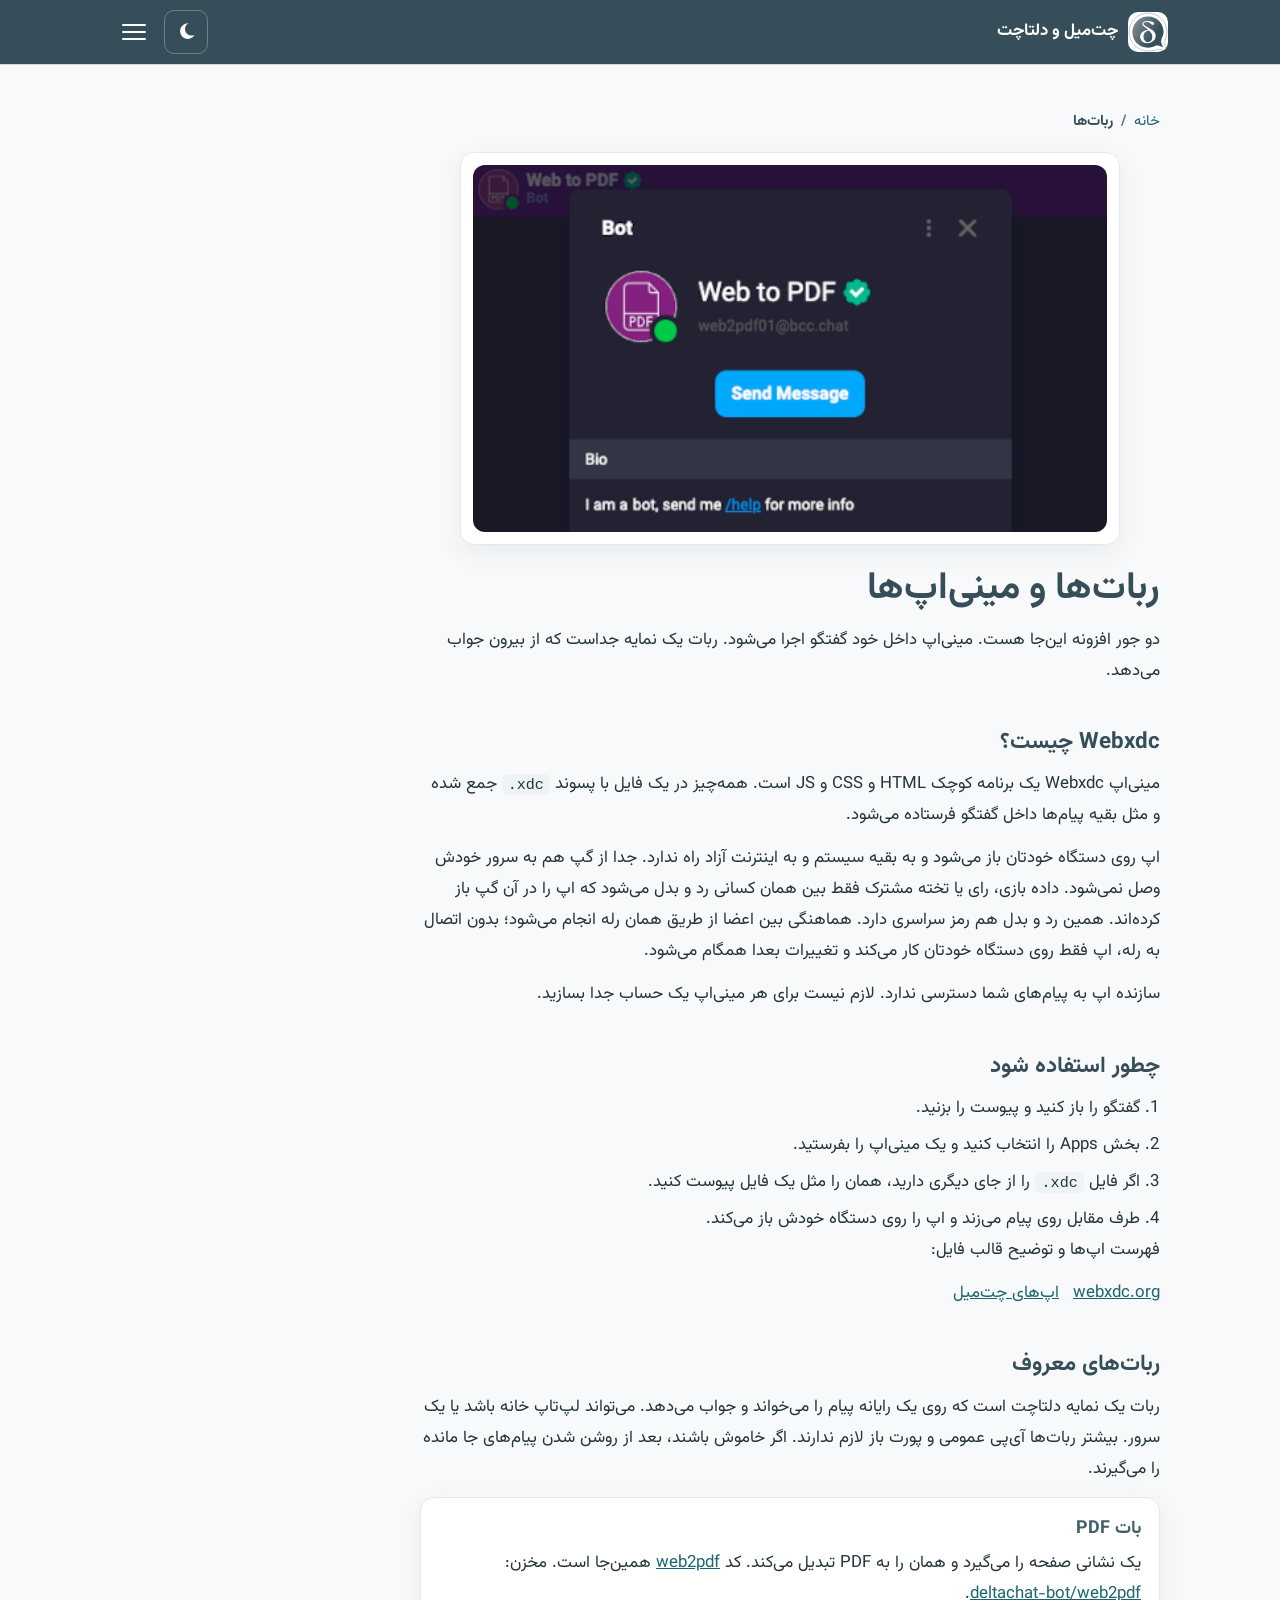
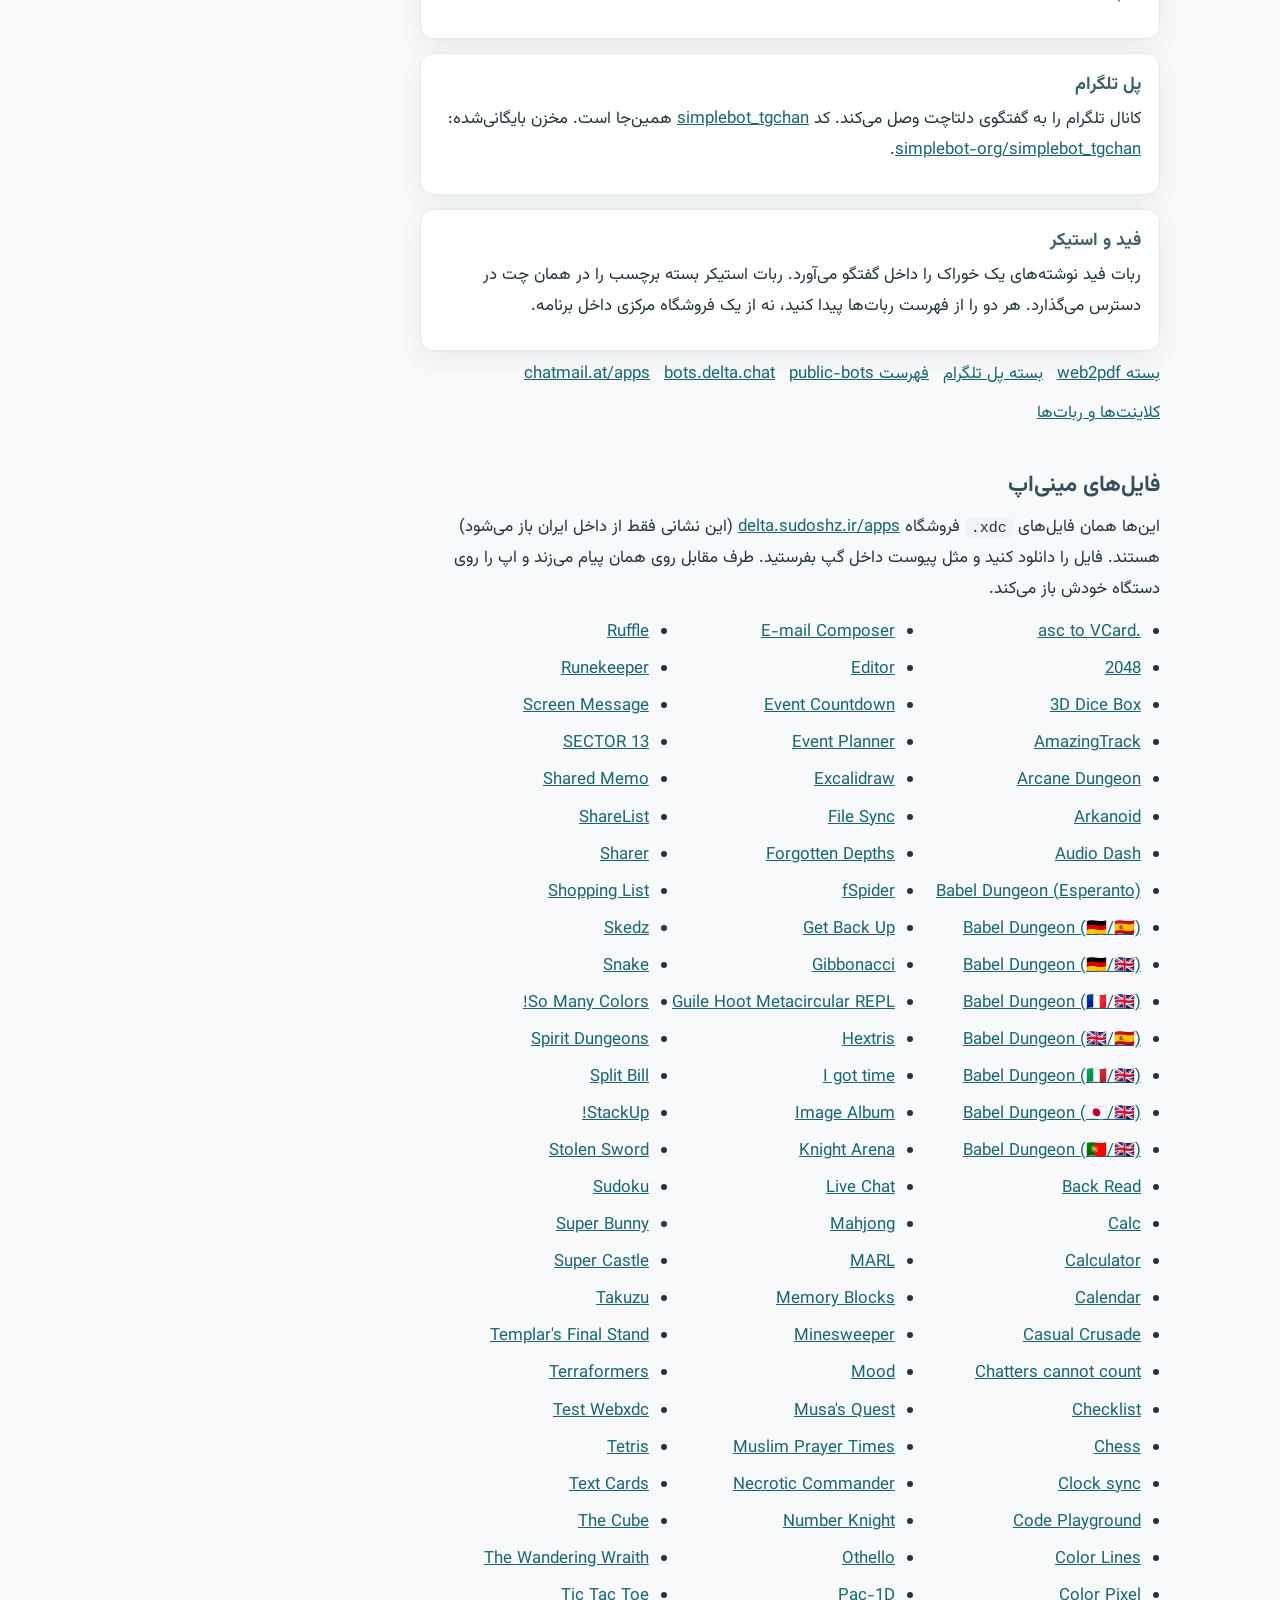
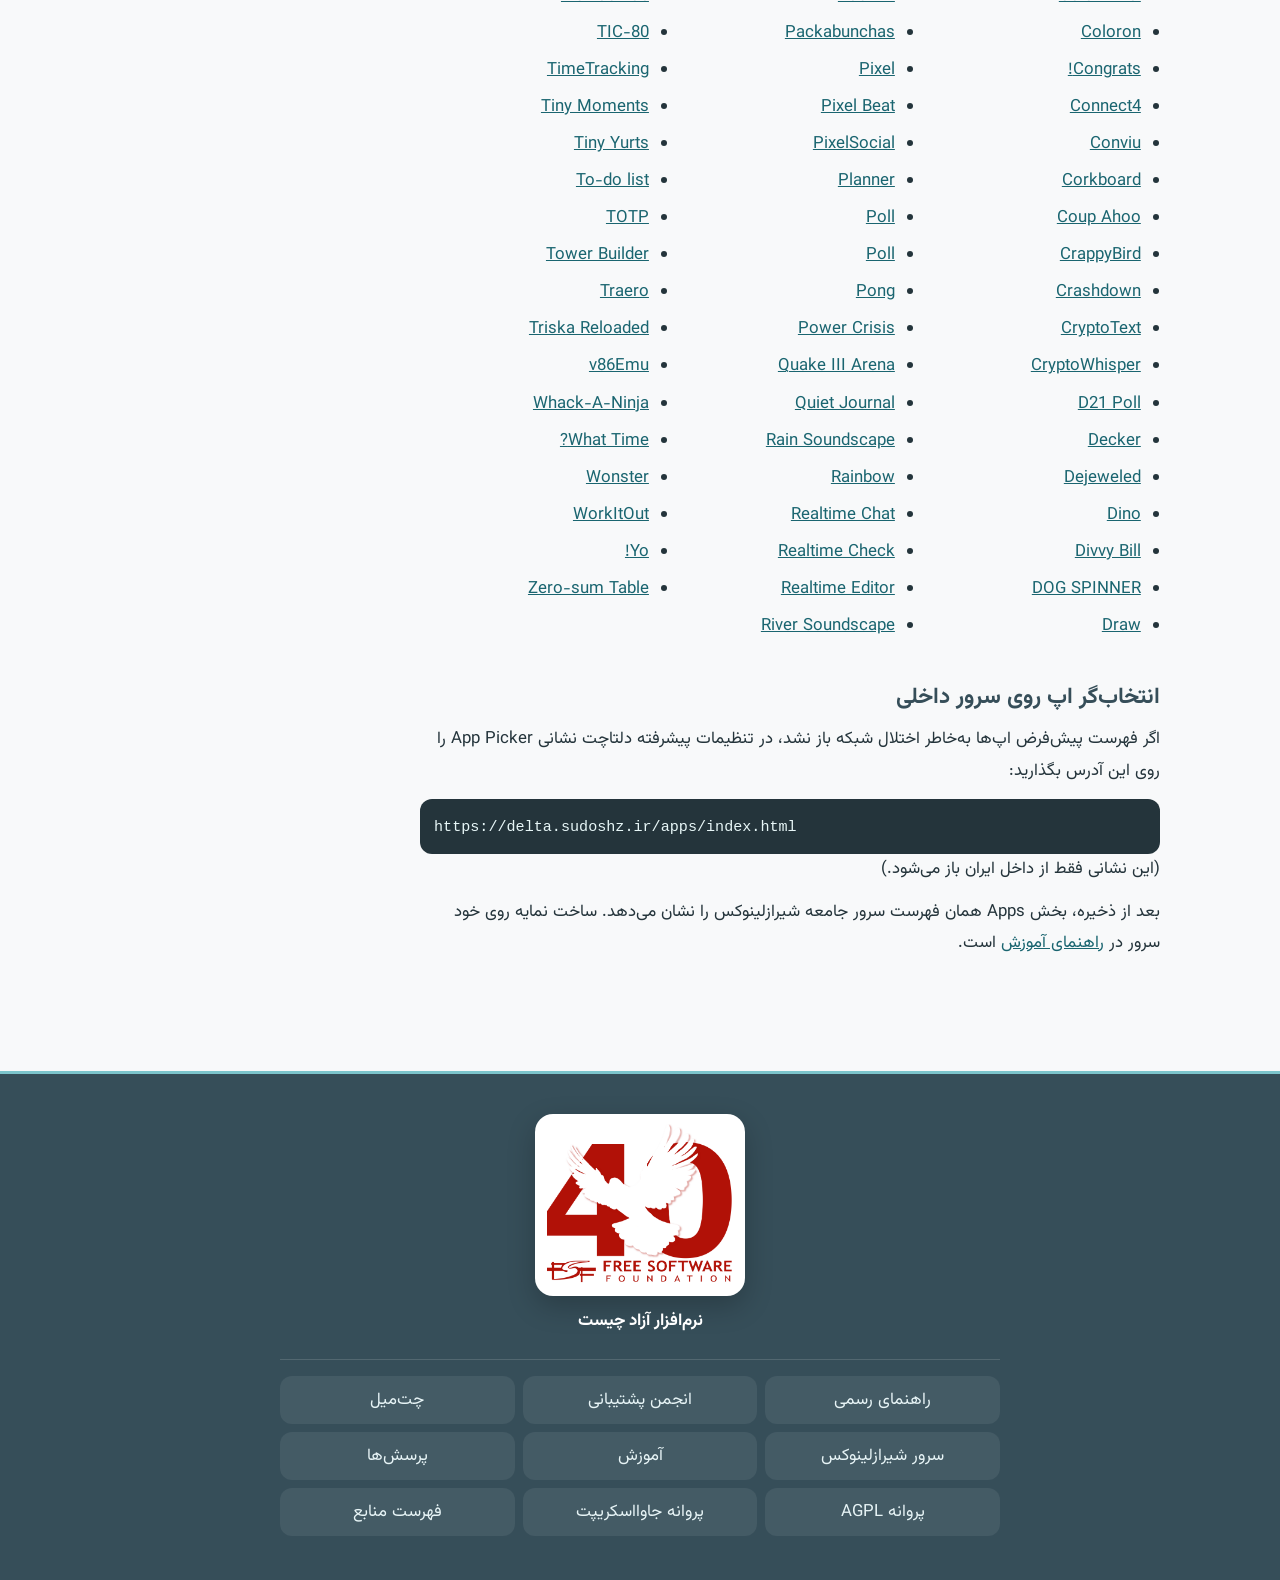
==== commit 7b1be935: "Add the outage and Madmail guides and correct the relay wording. The live site needs the second-rela" ====
--- a/bots-apps.html
+++ b/bots-apps.html
@@ -3,8 +3,8 @@
 <head>
   <meta charset="utf-8">
   <meta name="viewport" content="width=device-width, initial-scale=1">
-  <title>ربات‌ها و مینی‌اپ‌های WebXDC</title>
-  <meta name="description" content="مینی‌اپ WebXDC داخل گفتگوی دلتاچت، ربات‌های PDF و پل تلگرام، و تنظیم App Picker روی delta.sudoshz.ir.">
+  <title>ربات‌ها و مینی‌اپ‌های Webxdc</title>
+  <meta name="description" content="مینی‌اپ Webxdc داخل گفتگوی دلتاچت، ربات‌های PDF و پل تلگرام، و تنظیم App Picker روی delta.sudoshz.ir.">
   <meta name="robots" content="index, follow, max-image-preview:large, max-snippet:-1, max-video-preview:-1">
   <link rel="canonical" href="https://chatmaill.ir/bots-apps.html">
   <link rel="alternate" hreflang="fa" href="https://chatmaill.ir/bots-apps.html">
@@ -12,14 +12,14 @@
   <meta property="og:locale" content="fa_IR">
   <meta property="og:type" content="website">
   <meta property="og:site_name" content="چت‌میل و دلتاچت">
-  <meta property="og:title" content="ربات‌ها و مینی‌اپ‌های WebXDC">
-  <meta property="og:description" content="مینی‌اپ WebXDC داخل گفتگوی دلتاچت، ربات‌های PDF و پل تلگرام، و تنظیم App Picker روی delta.sudoshz.ir.">
+  <meta property="og:title" content="ربات‌ها و مینی‌اپ‌های Webxdc">
+  <meta property="og:description" content="مینی‌اپ Webxdc داخل گفتگوی دلتاچت، ربات‌های PDF و پل تلگرام، و تنظیم App Picker روی delta.sudoshz.ir.">
   <meta property="og:url" content="https://chatmaill.ir/bots-apps.html">
   <meta property="og:image" content="https://chatmaill.ir/assets/apple-touch-icon.png">
   <meta property="og:image:alt" content="نشان دلتاچت">
   <meta name="twitter:card" content="summary">
-  <meta name="twitter:title" content="ربات‌ها و مینی‌اپ‌های WebXDC">
-  <meta name="twitter:description" content="مینی‌اپ WebXDC داخل گفتگوی دلتاچت، ربات‌های PDF و پل تلگرام، و تنظیم App Picker روی delta.sudoshz.ir.">
+  <meta name="twitter:title" content="ربات‌ها و مینی‌اپ‌های Webxdc">
+  <meta name="twitter:description" content="مینی‌اپ Webxdc داخل گفتگوی دلتاچت، ربات‌های PDF و پل تلگرام، و تنظیم App Picker روی delta.sudoshz.ir.">
   <meta name="twitter:image" content="https://chatmaill.ir/assets/apple-touch-icon.png">
   <link rel="sitemap" type="application/xml" title="نقشه سایت" href="sitemap.xml">
   <meta name="theme-color" content="#364e59" media="(prefers-color-scheme: light)">
@@ -30,7 +30,7 @@
   <script src="js/site.js"></script>
   <link rel="stylesheet" href="css/style.css">
   <script type="application/ld+json">
-  {"@context":"https://schema.org","@graph":[{"@type":"WebPage","name":"ربات‌ها و مینی‌اپ‌های WebXDC","description":"مینی‌اپ WebXDC داخل گفتگوی دلتاچت، ربات‌های PDF و پل تلگرام، و تنظیم App Picker روی delta.sudoshz.ir.","inLanguage":"fa","isPartOf":{"@type":"WebSite","name":"چت‌میل و دلتاچت"}}]}
+  {"@context":"https://schema.org","@graph":[{"@type":"WebPage","name":"ربات‌ها و مینی‌اپ‌های Webxdc","description":"مینی‌اپ Webxdc داخل گفتگوی دلتاچت، ربات‌های PDF و پل تلگرام، و تنظیم App Picker روی delta.sudoshz.ir.","inLanguage":"fa","isPartOf":{"@type":"WebSite","name":"چت‌میل و دلتاچت"}}]}
   </script>
 </head>
 <body>
@@ -59,6 +59,8 @@
         <a href="features.html">قابلیت‌ها</a>
         <a href="downloads.html">دانلود</a>
         <a href="bots-apps.html" aria-current="page">ربات‌ها</a>
+        <a href="offline.html">قطعی</a>
+        <a href="madmail.html">مدمیل</a>
         <a href="sources.html">منابع</a>
       </nav>
     </div>
@@ -80,9 +82,9 @@
     </header>
 
     <section class="prose" id="webxdc">
-      <h2>WebXDC چیست؟</h2>
-      <p>مینی‌اپ WebXDC یک برنامه کوچک HTML و CSS و JS است. همه‌چیز در یک فایل با پسوند <code>.xdc</code> جمع شده و مثل بقیه پیام‌ها داخل گفتگو فرستاده می‌شود.</p>
-      <p>اپ روی دستگاه خودتان باز می‌شود و به بقیه سیستم و به اینترنت آزاد راه ندارد. جدا از گپ هم به سرور خودش وصل نمی‌شود. داده بازی، رای یا تخته مشترک فقط بین همان کسانی رد و بدل می‌شود که اپ را در آن گپ باز کرده‌اند. همین رد و بدل هم رمز سراسری دارد.</p>
+      <h2>Webxdc چیست؟</h2>
+      <p>مینی‌اپ Webxdc یک برنامه کوچک HTML و CSS و JS است. همه‌چیز در یک فایل با پسوند <code>.xdc</code> جمع شده و مثل بقیه پیام‌ها داخل گفتگو فرستاده می‌شود.</p>
+      <p>اپ روی دستگاه خودتان باز می‌شود و به بقیه سیستم و به اینترنت آزاد راه ندارد. جدا از گپ هم به سرور خودش وصل نمی‌شود. داده بازی، رای یا تخته مشترک فقط بین همان کسانی رد و بدل می‌شود که اپ را در آن گپ باز کرده‌اند. همین رد و بدل هم رمز سراسری دارد. هماهنگی بین اعضا از طریق همان رله انجام می‌شود؛ بدون اتصال به رله، اپ فقط روی دستگاه خودتان کار می‌کند و تغییرات بعدا همگام می‌شود.</p>
       <p>سازنده اپ به پیام‌های شما دسترسی ندارد. لازم نیست برای هر مینی‌اپ یک حساب جدا بسازید.</p>
     </section>
 
@@ -130,7 +132,7 @@
 
     <section class="prose" id="local-xdc">
       <h2>فایل‌های مینی‌اپ</h2>
-      <p>این‌ها همان فایل‌های <code>.xdc</code> فروشگاه <a href="http://delta.sudoshz.ir/apps/index.html">delta.sudoshz.ir/apps</a> هستند. فایل را دانلود کنید و مثل پیوست داخل گپ بفرستید. طرف مقابل روی همان پیام می‌زند و اپ را روی دستگاه خودش باز می‌کند.</p>
+      <p>این‌ها همان فایل‌های <code>.xdc</code> فروشگاه <a href="https://delta.sudoshz.ir/apps/index.html">delta.sudoshz.ir/apps</a> (این نشانی فقط از داخل ایران باز می‌شود) هستند. فایل را دانلود کنید و مثل پیوست داخل گپ بفرستید. طرف مقابل روی همان پیام می‌زند و اپ را روی دستگاه خودش باز می‌کند.</p>
             <ul class="app-index">
         <li><a href="files/apps/r10s-asc-to-vcard-1.0.1.xdc">.asc to VCard</a></li>
         <li><a href="files/apps/arcanecircle-2048-v2.4.0.xdc">2048</a></li>
@@ -269,7 +271,8 @@
     <section class="prose" id="local-apps">
       <h2>انتخاب‌گر اپ روی سرور داخلی</h2>
       <p>اگر فهرست پیش‌فرض اپ‌ها به‌خاطر اختلال شبکه باز نشد، در تنظیمات پیشرفته دلتاچت نشانی App Picker را روی این آدرس بگذارید:</p>
-      <pre><code>http://delta.sudoshz.ir/apps/index.html</code></pre>
+      <pre><code>https://delta.sudoshz.ir/apps/index.html</code></pre>
+      <p>(این نشانی فقط از داخل ایران باز می‌شود.)</p>
       <p>بعد از ذخیره، بخش Apps همان فهرست سرور جامعه شیرازلینوکس را نشان می‌دهد. ساخت نمایه روی خود سرور در <a href="guides.html#local-server">راهنمای آموزش</a> است.</p>
     </section>
   </main>
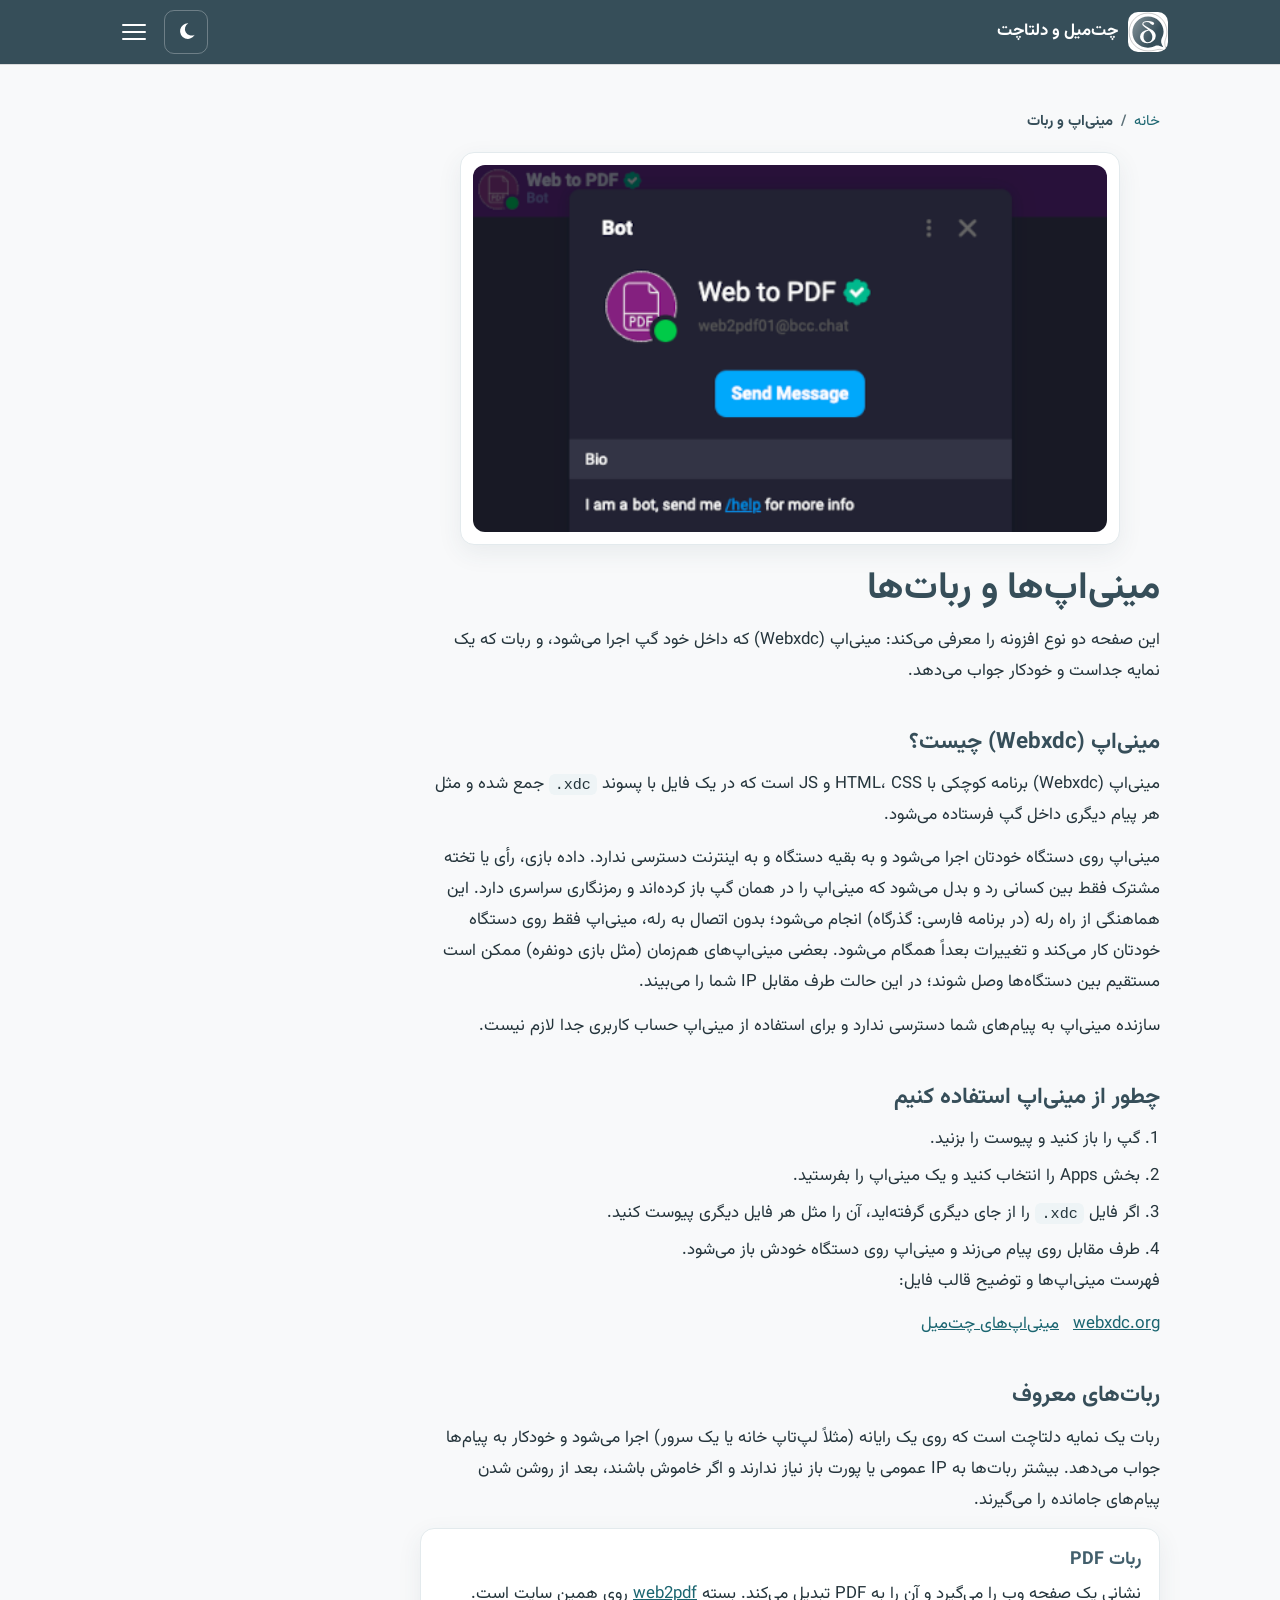
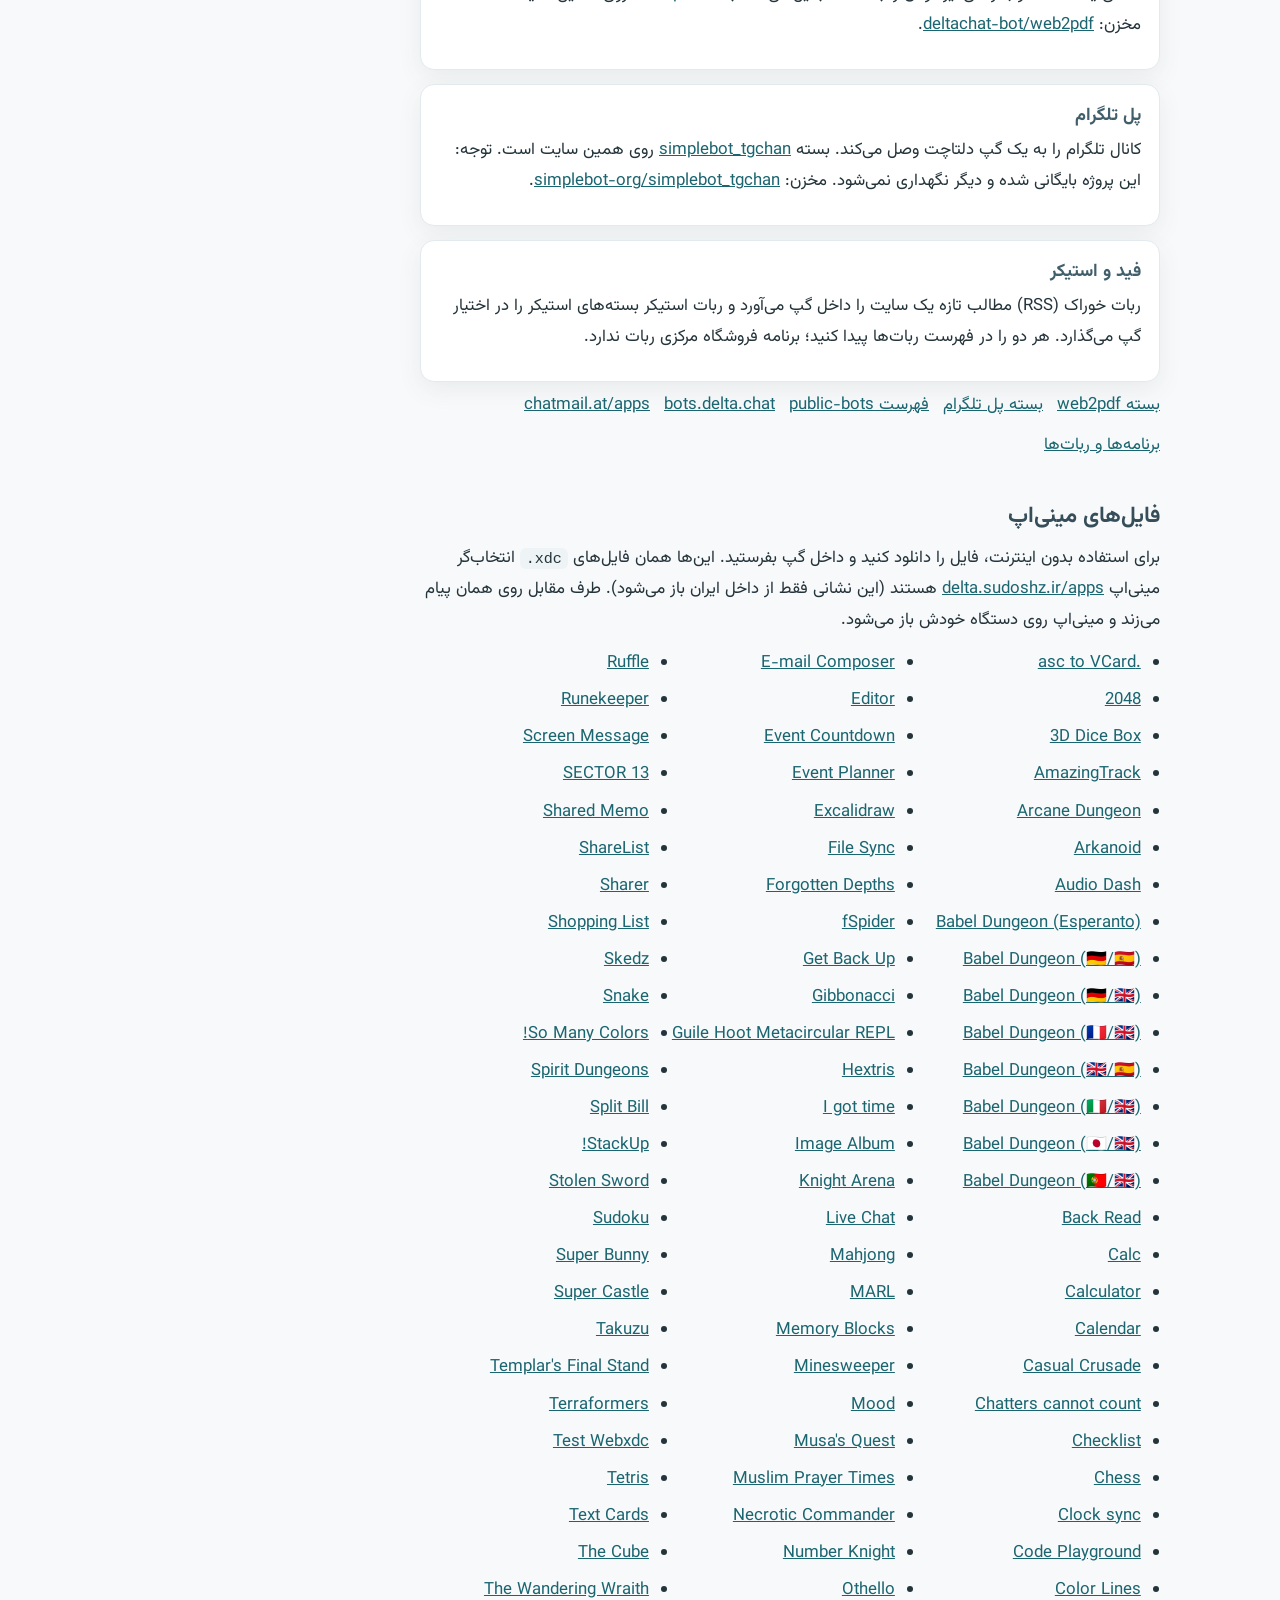
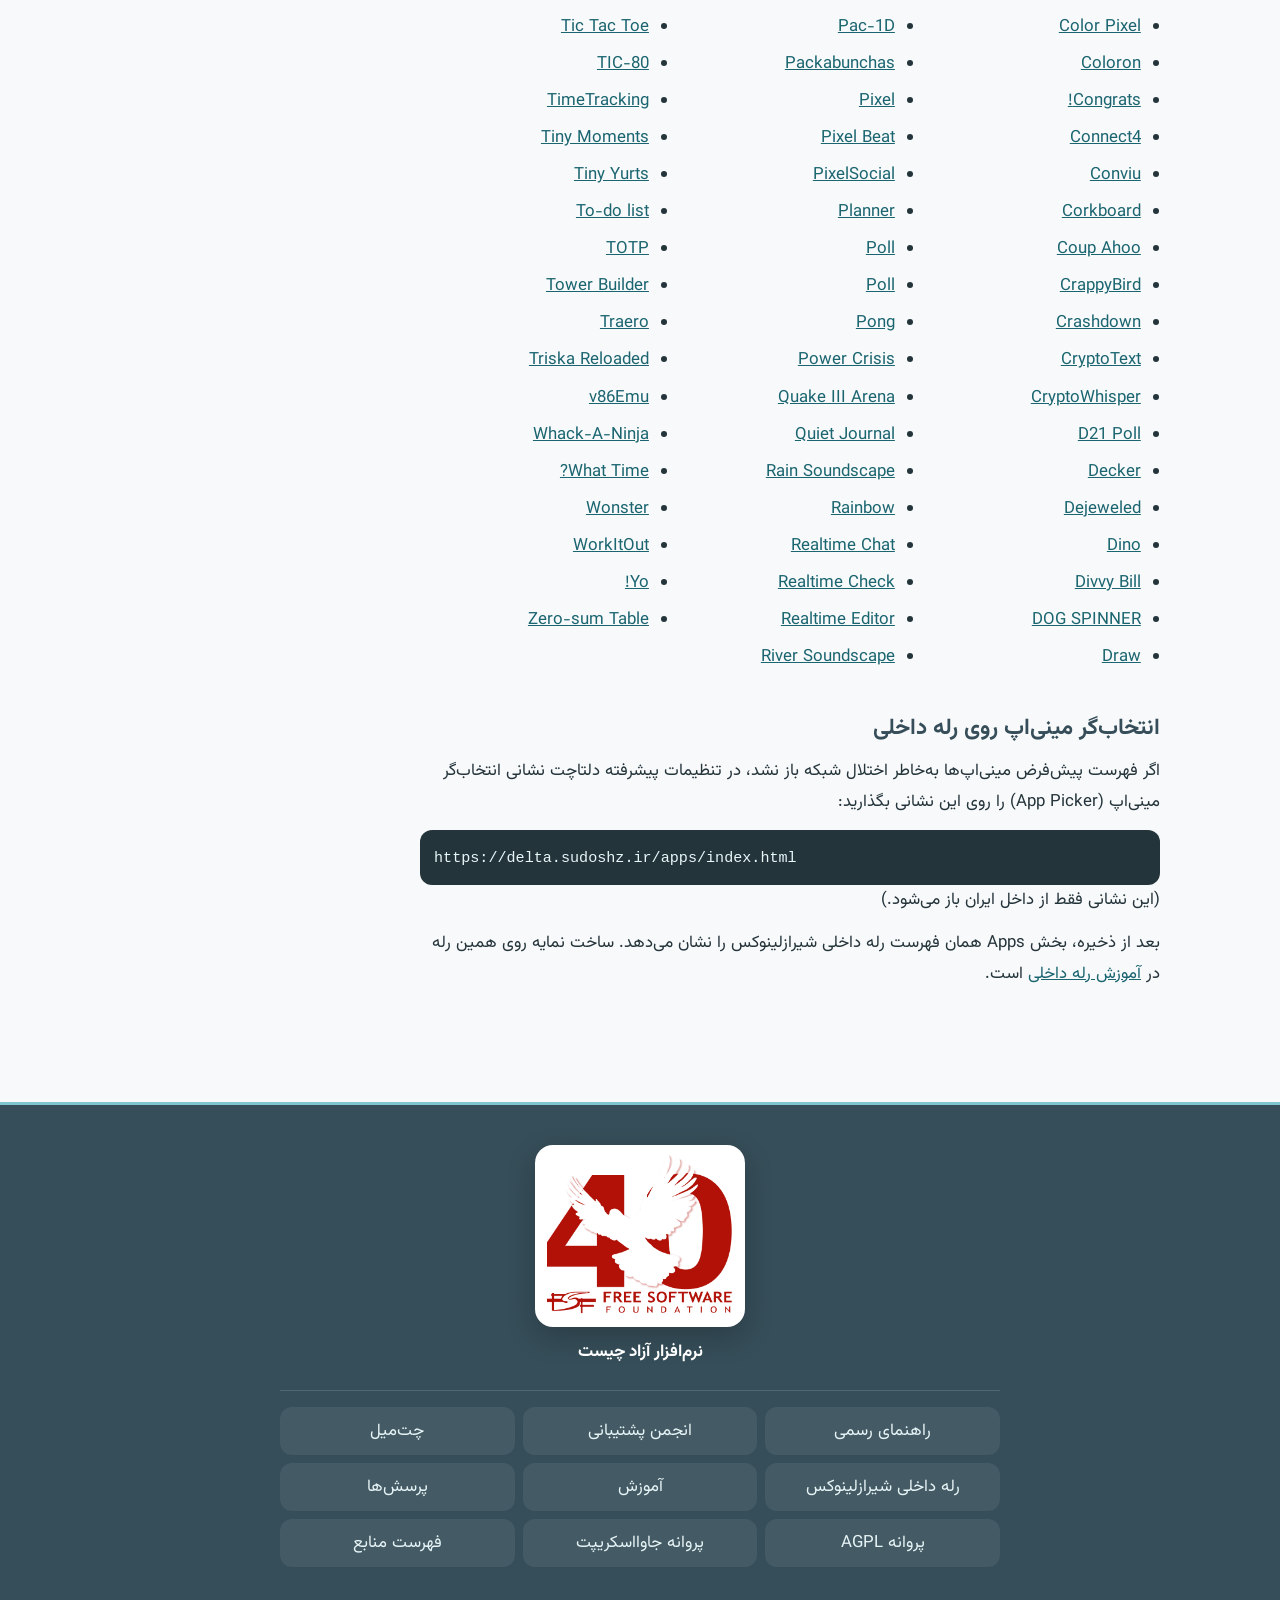
==== commit 1cb1bcb8: "Correct the Persian guide wording, section order, and menu. Align relay, encryption, and outage expl" ====
--- a/bots-apps.html
+++ b/bots-apps.html
@@ -3,8 +3,8 @@
 <head>
   <meta charset="utf-8">
   <meta name="viewport" content="width=device-width, initial-scale=1">
-  <title>ربات‌ها و مینی‌اپ‌های Webxdc</title>
-  <meta name="description" content="مینی‌اپ Webxdc داخل گفتگوی دلتاچت، ربات‌های PDF و پل تلگرام، و تنظیم App Picker روی delta.sudoshz.ir.">
+  <title>مینی‌اپ‌های Webxdc و ربات‌های دلتاچت</title>
+  <meta name="description" content="مینی‌اپ (Webxdc) داخل گپ دلتاچت، ربات‌های PDF و پل تلگرام، و تنظیم انتخاب‌گر مینی‌اپ روی delta.sudoshz.ir.">
   <meta name="robots" content="index, follow, max-image-preview:large, max-snippet:-1, max-video-preview:-1">
   <link rel="canonical" href="https://chatmaill.ir/bots-apps.html">
   <link rel="alternate" hreflang="fa" href="https://chatmaill.ir/bots-apps.html">
@@ -12,14 +12,14 @@
   <meta property="og:locale" content="fa_IR">
   <meta property="og:type" content="website">
   <meta property="og:site_name" content="چت‌میل و دلتاچت">
-  <meta property="og:title" content="ربات‌ها و مینی‌اپ‌های Webxdc">
-  <meta property="og:description" content="مینی‌اپ Webxdc داخل گفتگوی دلتاچت، ربات‌های PDF و پل تلگرام، و تنظیم App Picker روی delta.sudoshz.ir.">
+  <meta property="og:title" content="مینی‌اپ‌های Webxdc و ربات‌های دلتاچت">
+  <meta property="og:description" content="مینی‌اپ (Webxdc) داخل گپ دلتاچت، ربات‌های PDF و پل تلگرام، و تنظیم انتخاب‌گر مینی‌اپ روی delta.sudoshz.ir.">
   <meta property="og:url" content="https://chatmaill.ir/bots-apps.html">
   <meta property="og:image" content="https://chatmaill.ir/assets/apple-touch-icon.png">
   <meta property="og:image:alt" content="نشان دلتاچت">
   <meta name="twitter:card" content="summary">
-  <meta name="twitter:title" content="ربات‌ها و مینی‌اپ‌های Webxdc">
-  <meta name="twitter:description" content="مینی‌اپ Webxdc داخل گفتگوی دلتاچت، ربات‌های PDF و پل تلگرام، و تنظیم App Picker روی delta.sudoshz.ir.">
+  <meta name="twitter:title" content="مینی‌اپ‌های Webxdc و ربات‌های دلتاچت">
+  <meta name="twitter:description" content="مینی‌اپ (Webxdc) داخل گپ دلتاچت، ربات‌های PDF و پل تلگرام، و تنظیم انتخاب‌گر مینی‌اپ روی delta.sudoshz.ir.">
   <meta name="twitter:image" content="https://chatmaill.ir/assets/apple-touch-icon.png">
   <link rel="sitemap" type="application/xml" title="نقشه سایت" href="sitemap.xml">
   <meta name="theme-color" content="#364e59" media="(prefers-color-scheme: light)">
@@ -30,7 +30,7 @@
   <script src="js/site.js"></script>
   <link rel="stylesheet" href="css/style.css">
   <script type="application/ld+json">
-  {"@context":"https://schema.org","@graph":[{"@type":"WebPage","name":"ربات‌ها و مینی‌اپ‌های Webxdc","description":"مینی‌اپ Webxdc داخل گفتگوی دلتاچت، ربات‌های PDF و پل تلگرام، و تنظیم App Picker روی delta.sudoshz.ir.","inLanguage":"fa","isPartOf":{"@type":"WebSite","name":"چت‌میل و دلتاچت"}}]}
+  {"@context":"https://schema.org","@graph":[{"@type":"WebPage","name":"مینی‌اپ‌های Webxdc و ربات‌های دلتاچت","description":"مینی‌اپ (Webxdc) داخل گپ دلتاچت، ربات‌های PDF و پل تلگرام، و تنظیم انتخاب‌گر مینی‌اپ روی delta.sudoshz.ir.","inLanguage":"fa","isPartOf":{"@type":"WebSite","name":"چت‌میل و دلتاچت"}}]}
   </script>
 </head>
 <body>
@@ -52,15 +52,15 @@
       </label>
       <nav class="site-nav" aria-label="اصلی">
         <a href="index.html">خانه</a>
-        <a href="how.html">کارکرد</a>
+        <a href="downloads.html">دانلود</a>
         <a href="guides.html">آموزش</a>
+        <a href="how.html">ایمیل و رمزنگاری</a>
+        <a href="features.html">امکانات</a>
+        <a href="bots-apps.html" aria-current="page">مینی‌اپ و ربات</a>
+        <a href="relays.html">رله‌ها</a>
+        <a href="offline.html">قطعی اینترنت</a>
+        <a href="madmail.html">مدمیل</a>
         <a href="faq.html">پرسش‌ها</a>
-        <a href="relays.html">رله‌ها</a>
-        <a href="features.html">قابلیت‌ها</a>
-        <a href="downloads.html">دانلود</a>
-        <a href="bots-apps.html" aria-current="page">ربات‌ها</a>
-        <a href="offline.html">قطعی</a>
-        <a href="madmail.html">مدمیل</a>
         <a href="sources.html">منابع</a>
       </nav>
     </div>
@@ -71,53 +71,53 @@
       <nav class="crumb" aria-label="مسیر">
         <ol>
           <li><a href="index.html">خانه</a></li>
-          <li aria-current="page">ربات‌ها</li>
+          <li aria-current="page">مینی‌اپ و ربات</li>
         </ol>
       </nav>
       <figure class="illu-frame">
-        <img class="shot" src="assets/gallery/web2pdf.png" width="640" height="400" alt="نماگرفت بات PDF دلتاچت">
+        <img class="shot" src="assets/gallery/web2pdf.png" width="640" height="400" alt="نماگرفت ربات PDF دلتاچت">
       </figure>
-      <h1>ربات‌ها و مینی‌اپ‌ها</h1>
-      <p>دو جور افزونه این‌جا هست. مینی‌اپ داخل خود گفتگو اجرا می‌شود. ربات یک نمایه جداست که از بیرون جواب می‌دهد.</p>
+      <h1>مینی‌اپ‌ها و ربات‌ها</h1>
+      <p>این صفحه دو نوع افزونه را معرفی می‌کند: مینی‌اپ (Webxdc) که داخل خود گپ اجرا می‌شود، و ربات که یک نمایه جداست و خودکار جواب می‌دهد.</p>
     </header>
 
     <section class="prose" id="webxdc">
-      <h2>Webxdc چیست؟</h2>
-      <p>مینی‌اپ Webxdc یک برنامه کوچک HTML و CSS و JS است. همه‌چیز در یک فایل با پسوند <code>.xdc</code> جمع شده و مثل بقیه پیام‌ها داخل گفتگو فرستاده می‌شود.</p>
-      <p>اپ روی دستگاه خودتان باز می‌شود و به بقیه سیستم و به اینترنت آزاد راه ندارد. جدا از گپ هم به سرور خودش وصل نمی‌شود. داده بازی، رای یا تخته مشترک فقط بین همان کسانی رد و بدل می‌شود که اپ را در آن گپ باز کرده‌اند. همین رد و بدل هم رمز سراسری دارد. هماهنگی بین اعضا از طریق همان رله انجام می‌شود؛ بدون اتصال به رله، اپ فقط روی دستگاه خودتان کار می‌کند و تغییرات بعدا همگام می‌شود.</p>
-      <p>سازنده اپ به پیام‌های شما دسترسی ندارد. لازم نیست برای هر مینی‌اپ یک حساب جدا بسازید.</p>
+      <h2>مینی‌اپ (Webxdc) چیست؟</h2>
+      <p>مینی‌اپ (Webxdc) برنامه کوچکی با HTML، CSS و JS است که در یک فایل با پسوند <code>.xdc</code> جمع شده و مثل هر پیام دیگری داخل گپ فرستاده می‌شود.</p>
+      <p>مینی‌اپ روی دستگاه خودتان اجرا می‌شود و به بقیه دستگاه و به اینترنت دسترسی ندارد. داده بازی، رأی یا تخته مشترک فقط بین کسانی رد و بدل می‌شود که مینی‌اپ را در همان گپ باز کرده‌اند و رمزنگاری سراسری دارد. این هماهنگی از راه رله (در برنامه فارسی: گذرگاه) انجام می‌شود؛ بدون اتصال به رله، مینی‌اپ فقط روی دستگاه خودتان کار می‌کند و تغییرات بعداً همگام می‌شود. بعضی مینی‌اپ‌های هم‌زمان (مثل بازی دونفره) ممکن است مستقیم بین دستگاه‌ها وصل شوند؛ در این حالت طرف مقابل IP شما را می‌بیند.</p>
+      <p>سازنده مینی‌اپ به پیام‌های شما دسترسی ندارد و برای استفاده از مینی‌اپ حساب کاربری جدا لازم نیست.</p>
     </section>
 
     <section class="prose" id="howto">
-      <h2>چطور استفاده شود</h2>
+      <h2>چطور از مینی‌اپ استفاده کنیم</h2>
       <ol class="plain-list">
-        <li>گفتگو را باز کنید و پیوست را بزنید.</li>
+        <li>گپ را باز کنید و پیوست را بزنید.</li>
         <li>بخش Apps را انتخاب کنید و یک مینی‌اپ را بفرستید.</li>
-        <li>اگر فایل <code>.xdc</code> را از جای دیگری دارید، همان را مثل یک فایل پیوست کنید.</li>
-        <li>طرف مقابل روی پیام می‌زند و اپ را روی دستگاه خودش باز می‌کند.</li>
+        <li>اگر فایل <code>.xdc</code> را از جای دیگری گرفته‌اید، آن را مثل هر فایل دیگری پیوست کنید.</li>
+        <li>طرف مقابل روی پیام می‌زند و مینی‌اپ روی دستگاه خودش باز می‌شود.</li>
       </ol>
-      <p>فهرست اپ‌ها و توضیح قالب فایل:</p>
+      <p>فهرست مینی‌اپ‌ها و توضیح قالب فایل:</p>
       <ul class="links">
         <li><a href="https://webxdc.org/">webxdc.org</a></li>
-        <li><a href="https://chatmail.at/apps">اپ‌های چت‌میل</a></li>
+        <li><a href="https://chatmail.at/apps">مینی‌اپ‌های چت‌میل</a></li>
       </ul>
     </section>
 
     <section class="prose" id="bots">
       <h2>ربات‌های معروف</h2>
-      <p>ربات یک نمایه دلتاچت است که روی یک رایانه پیام را می‌خواند و جواب می‌دهد. می‌تواند لپ‌تاپ خانه باشد یا یک سرور. بیشتر ربات‌ها آی‌پی عمومی و پورت باز لازم ندارند. اگر خاموش باشند، بعد از روشن شدن پیام‌های جا مانده را می‌گیرند.</p>
+      <p>ربات یک نمایه دلتاچت است که روی یک رایانه (مثلاً لپ‌تاپ خانه یا یک سرور) اجرا می‌شود و خودکار به پیام‌ها جواب می‌دهد. بیشتر ربات‌ها به IP عمومی یا پورت باز نیاز ندارند و اگر خاموش باشند، بعد از روشن شدن پیام‌های جامانده را می‌گیرند.</p>
       <div class="grid">
         <article class="card">
-          <h3>بات PDF</h3>
-          <p>یک نشانی صفحه را می‌گیرد و همان را به PDF تبدیل می‌کند. کد <a href="files/bots/web2pdf-main.tar.gz">web2pdf</a> همین‌جا است. مخزن: <a href="https://github.com/deltachat-bot/web2pdf">deltachat-bot/web2pdf</a>.</p>
+          <h3>ربات PDF</h3>
+          <p>نشانی یک صفحه وب را می‌گیرد و آن را به PDF تبدیل می‌کند. بسته <a href="files/bots/web2pdf-main.tar.gz">web2pdf</a> روی همین سایت است. مخزن: <a href="https://github.com/deltachat-bot/web2pdf">deltachat-bot/web2pdf</a>.</p>
         </article>
         <article class="card">
           <h3>پل تلگرام</h3>
-          <p>کانال تلگرام را به گفتگوی دلتاچت وصل می‌کند. کد <a href="files/bots/simplebot_tgchan-master.tar.gz">simplebot_tgchan</a> همین‌جا است. مخزن بایگانی‌شده: <a href="https://github.com/simplebot-org/simplebot_tgchan">simplebot-org/simplebot_tgchan</a>.</p>
+          <p>کانال تلگرام را به یک گپ دلتاچت وصل می‌کند. بسته <a href="files/bots/simplebot_tgchan-master.tar.gz">simplebot_tgchan</a> روی همین سایت است. توجه: این پروژه بایگانی شده و دیگر نگهداری نمی‌شود. مخزن: <a href="https://github.com/simplebot-org/simplebot_tgchan">simplebot-org/simplebot_tgchan</a>.</p>
         </article>
         <article class="card">
           <h3>فید و استیکر</h3>
-          <p>ربات فید نوشته‌های یک خوراک را داخل گفتگو می‌آورد. ربات استیکر بسته برچسب را در همان چت در دسترس می‌گذارد. هر دو را از فهرست ربات‌ها پیدا کنید، نه از یک فروشگاه مرکزی داخل برنامه.</p>
+          <p>ربات خوراک (RSS) مطالب تازه یک سایت را داخل گپ می‌آورد و ربات استیکر بسته‌های استیکر را در اختیار گپ می‌گذارد. هر دو را در فهرست ربات‌ها پیدا کنید؛ برنامه فروشگاه مرکزی ربات ندارد.</p>
         </article>
       </div>
       <ul class="links">
@@ -126,13 +126,13 @@
         <li><a href="files/bots/public-bots-main.tar.gz">فهرست public-bots</a></li>
         <li><a href="https://bots.delta.chat/">bots.delta.chat</a></li>
         <li><a href="https://chatmail.at/apps">chatmail.at/apps</a></li>
-        <li><a href="https://chatmail.at/clients">کلاینت‌ها و ربات‌ها</a></li>
+        <li><a href="https://chatmail.at/clients">برنامه‌ها و ربات‌ها</a></li>
       </ul>
     </section>
 
     <section class="prose" id="local-xdc">
       <h2>فایل‌های مینی‌اپ</h2>
-      <p>این‌ها همان فایل‌های <code>.xdc</code> فروشگاه <a href="https://delta.sudoshz.ir/apps/index.html">delta.sudoshz.ir/apps</a> (این نشانی فقط از داخل ایران باز می‌شود) هستند. فایل را دانلود کنید و مثل پیوست داخل گپ بفرستید. طرف مقابل روی همان پیام می‌زند و اپ را روی دستگاه خودش باز می‌کند.</p>
+      <p>برای استفاده بدون اینترنت، فایل را دانلود کنید و داخل گپ بفرستید. این‌ها همان فایل‌های <code>.xdc</code> انتخاب‌گر مینی‌اپ <a href="https://delta.sudoshz.ir/apps/index.html">delta.sudoshz.ir/apps</a> هستند (این نشانی فقط از داخل ایران باز می‌شود). طرف مقابل روی همان پیام می‌زند و مینی‌اپ روی دستگاه خودش باز می‌شود.</p>
             <ul class="app-index">
         <li><a href="files/apps/r10s-asc-to-vcard-1.0.1.xdc">.asc to VCard</a></li>
         <li><a href="files/apps/arcanecircle-2048-v2.4.0.xdc">2048</a></li>
@@ -269,11 +269,11 @@
     </section>
 
     <section class="prose" id="local-apps">
-      <h2>انتخاب‌گر اپ روی سرور داخلی</h2>
-      <p>اگر فهرست پیش‌فرض اپ‌ها به‌خاطر اختلال شبکه باز نشد، در تنظیمات پیشرفته دلتاچت نشانی App Picker را روی این آدرس بگذارید:</p>
+      <h2>انتخاب‌گر مینی‌اپ روی رله داخلی</h2>
+      <p>اگر فهرست پیش‌فرض مینی‌اپ‌ها به‌خاطر اختلال شبکه باز نشد، در تنظیمات پیشرفته دلتاچت نشانی انتخاب‌گر مینی‌اپ (App Picker) را روی این نشانی بگذارید:</p>
       <pre><code>https://delta.sudoshz.ir/apps/index.html</code></pre>
       <p>(این نشانی فقط از داخل ایران باز می‌شود.)</p>
-      <p>بعد از ذخیره، بخش Apps همان فهرست سرور جامعه شیرازلینوکس را نشان می‌دهد. ساخت نمایه روی خود سرور در <a href="guides.html#local-server">راهنمای آموزش</a> است.</p>
+      <p>بعد از ذخیره، بخش Apps همان فهرست رله داخلی شیرازلینوکس را نشان می‌دهد. ساخت نمایه روی همین رله در <a href="guides.html#local-server">آموزش رله داخلی</a> است.</p>
     </section>
   </main>
 
@@ -287,7 +287,7 @@
         <a href="https://delta.chat/fa/help">راهنمای رسمی</a>
         <a href="https://support.delta.chat/">انجمن پشتیبانی</a>
         <a href="https://chatmail.at/">چت‌میل</a>
-        <a href="https://delta.sudoshz.ir/">سرور شیرازلینوکس</a>
+        <a href="https://delta.sudoshz.ir/">رله داخلی شیرازلینوکس</a>
         <a href="guides.html">آموزش</a>
         <a href="faq.html">پرسش‌ها</a>
         <a href="license.html">پروانه AGPL</a>
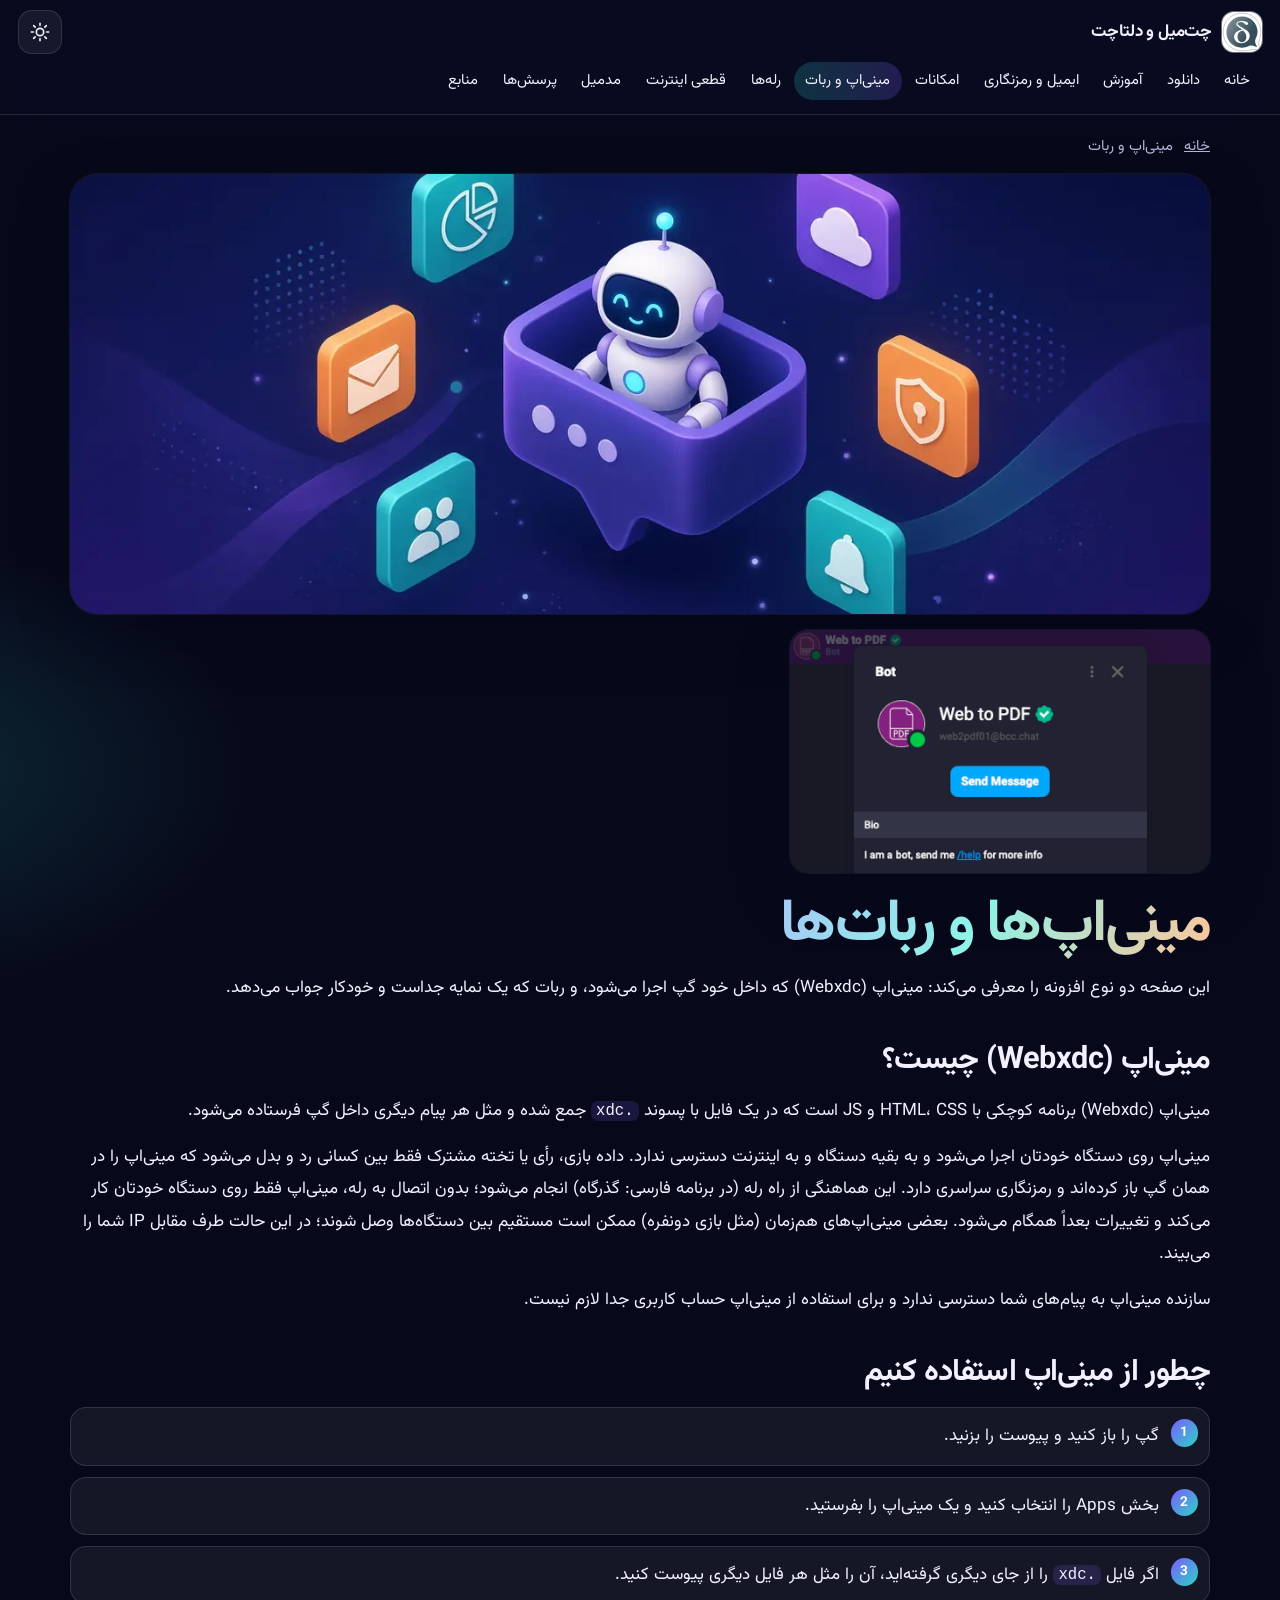
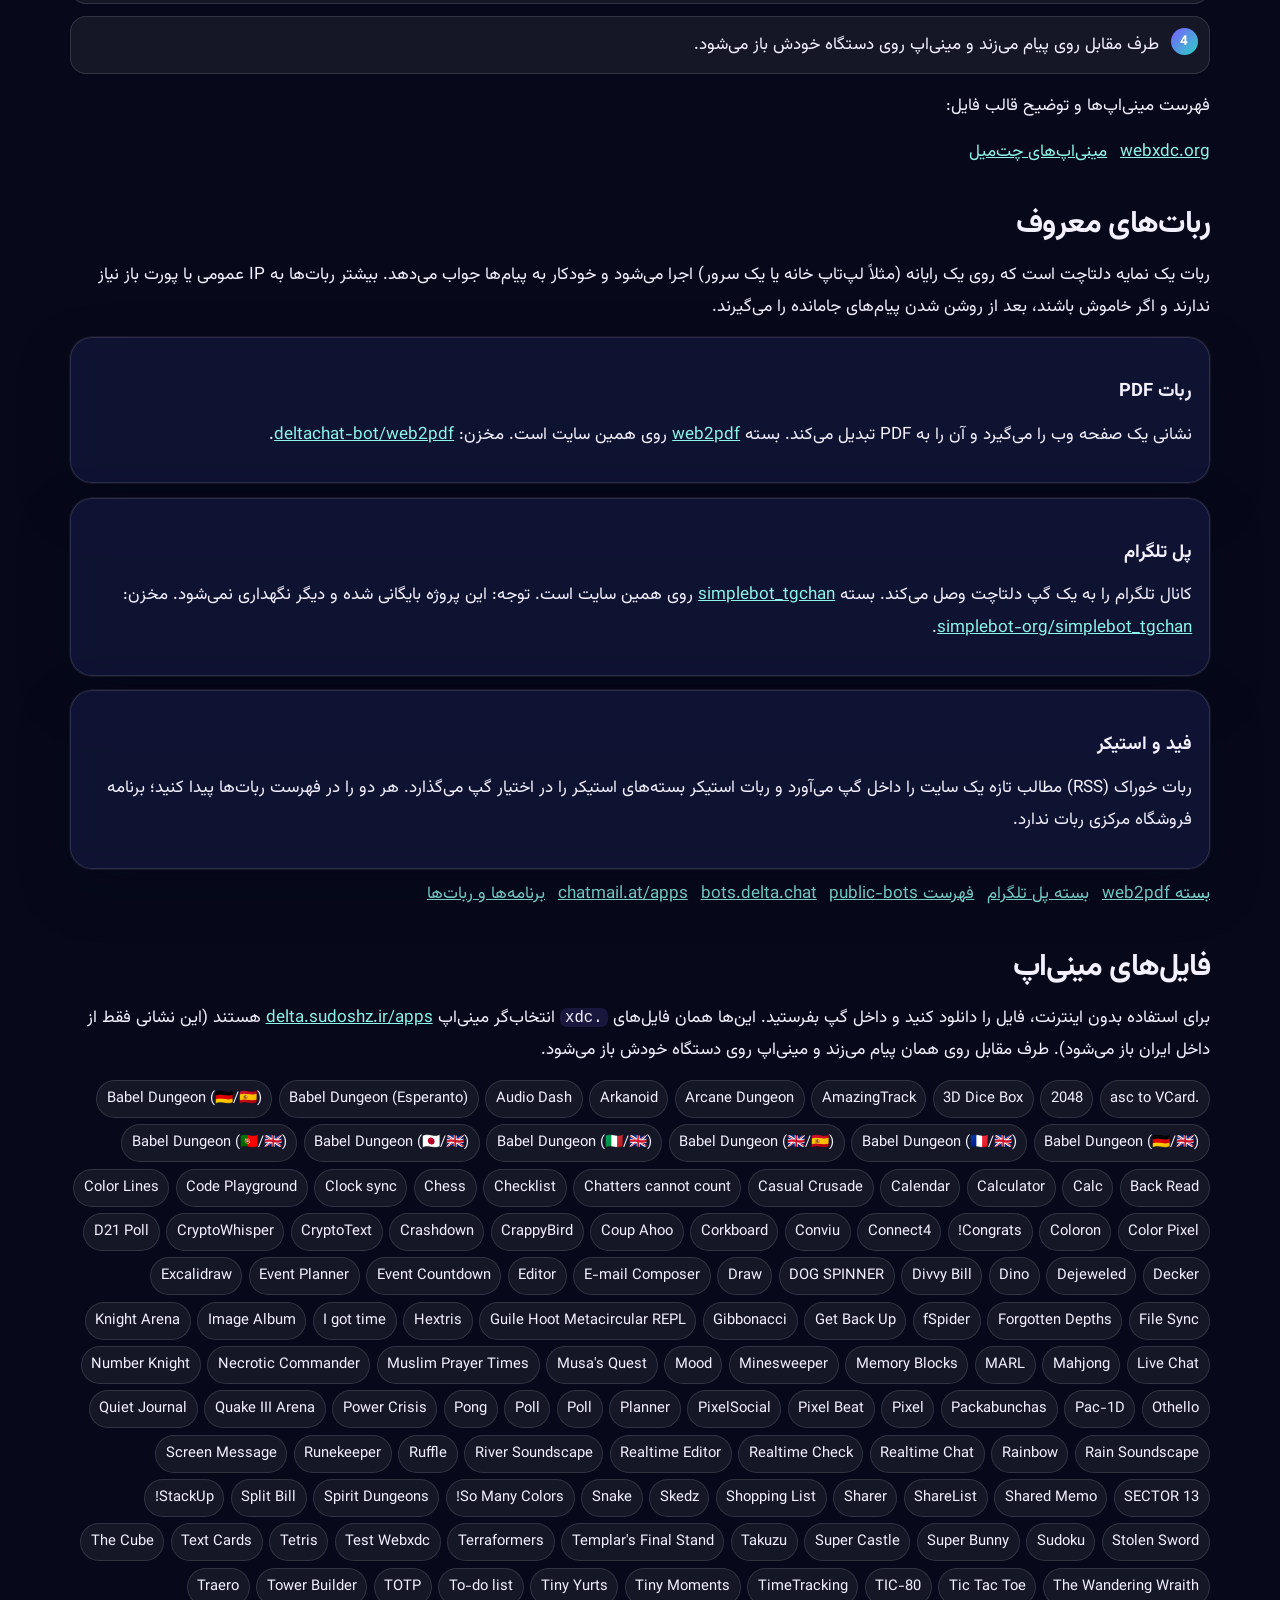
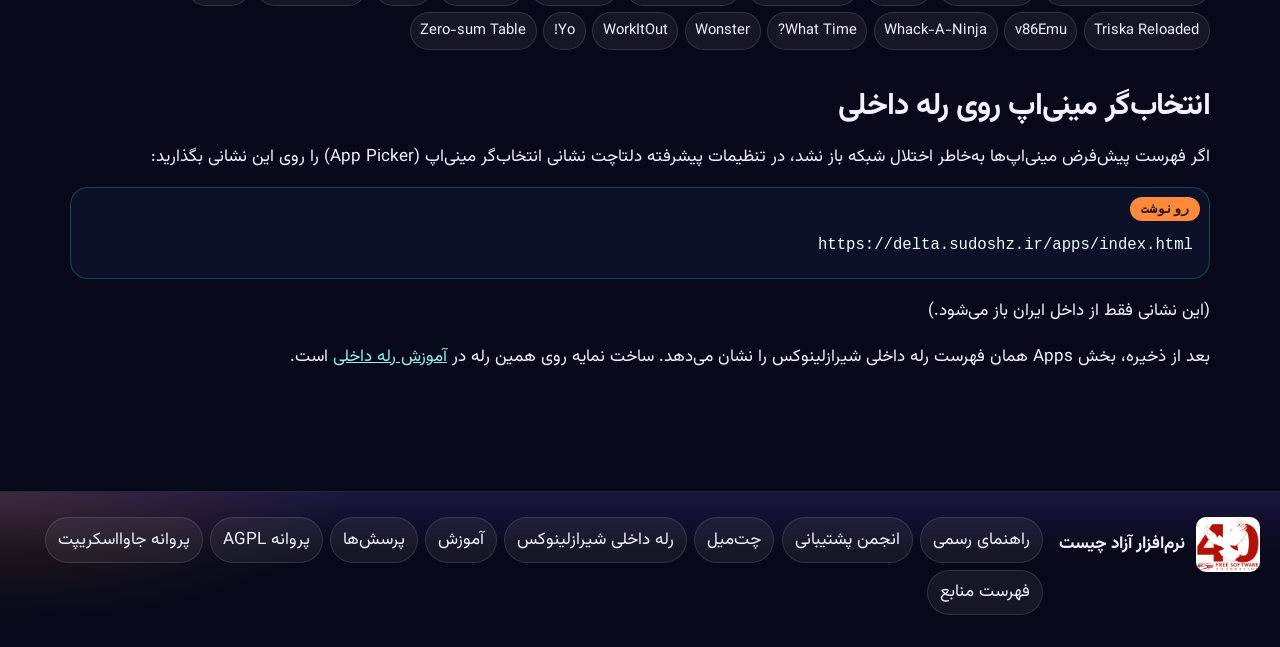
==== commit 6f36da73: "Redesign the guide with the indigo palette and page illustrations. The new shell keeps every existin" ====
--- a/bots-apps.html
+++ b/bots-apps.html
@@ -1,5 +1,5 @@
 <!DOCTYPE html>
-<html lang="fa" dir="rtl">
+<html lang="fa" dir="rtl" data-theme="dark">
 <head>
   <meta charset="utf-8">
   <meta name="viewport" content="width=device-width, initial-scale=1">
@@ -74,6 +74,12 @@
           <li aria-current="page">مینی‌اپ و ربات</li>
         </ol>
       </nav>
+      <figure class="hero-visual">
+        <picture>
+          <source type="image/webp" srcset="assets/photos/06-mini-apps-bots-640.webp 640w, assets/photos/06-mini-apps-bots-960.webp 960w, assets/photos/06-mini-apps-bots-1280.webp 1280w, assets/photos/06-mini-apps-bots-1600.webp 1600w" sizes="(max-width: 860px) 92vw, 72rem">
+          <img src="assets/photos/06-mini-apps-bots-960.jpg" srcset="assets/photos/06-mini-apps-bots-640.jpg 640w, assets/photos/06-mini-apps-bots-960.jpg 960w, assets/photos/06-mini-apps-bots-1280.jpg 1280w, assets/photos/06-mini-apps-bots-1600.jpg 1600w" sizes="(max-width: 860px) 92vw, 72rem" width="1792" height="1008" alt="ربات کوچک داخل حباب گفتگو، دورش نمادهای نامه، اعلان، سپر و نمودار" loading="lazy" decoding="async">
+        </picture>
+      </figure>
       <figure class="illu-frame">
         <img class="shot" src="assets/gallery/web2pdf.png" width="640" height="400" alt="نماگرفت ربات PDF دلتاچت">
       </figure>
--- a/css/style.css
+++ b/css/style.css
@@ -1,5 +1,4 @@
-/* معرفی چت‌میل و دلتاچت
-   توکن‌ها نزدیک رنگ رسمی delta.chat هستند. متن دکمه فیروزه‌ای تیره می‌ماند. */
+/* چت‌میل: پوسته تیره پیش‌فرض، نیلی و فیروزه و نارنجی. */
 
 @font-face {
   font-family: Vazirmatn;
@@ -18,83 +17,74 @@
 }
 
 :root {
+  color-scheme: dark;
+  --indigo: #1b1458;
+  --indigo-deep: #07091a;
+  --violet: #7c5cff;
+  --violet-2: #b9a6ff;
+  --teal: #2ad4c4;
+  --teal-2: #8ef3e8;
+  --orange: #ff8a3d;
+  --orange-2: #ffc49a;
+  --bg: #07091a;
+  --bg-raise: #12163a;
+  --ink: #f4f1ff;
+  --ink-2: #c9c4e8;
+  --accent: #2ad4c4;
+  --on-accent: #04221f;
+  --safe: #8ef3e8;
+  --safe-bg: rgba(42, 212, 196, 0.12);
+  --safe-line: rgba(42, 212, 196, 0.45);
+  --card: rgba(18, 22, 58, 0.78);
+  --text: #f3f1ff;
+  --muted: #b7b3d6;
+  --line: rgba(255, 255, 255, 0.12);
+  --link: #8ef3e8;
+  --shadow: 0 18px 50px rgba(0, 0, 0, 0.35);
+  --radius: 22px;
+  --max: 1180px;
+  --header: 72px;
+  --header-bg: rgba(10, 12, 32, 0.72);
+  --code-bg: rgba(124, 92, 255, 0.16);
+  --code-block: #0c1028;
+  --code-block-text: #e9fff9;
+  --chip: rgba(255, 255, 255, 0.06);
+  --soft: rgba(124, 92, 255, 0.12);
+  --badge: rgba(42, 212, 196, 0.14);
+  --warn: #ffb020;
+  --warn-bg: rgba(255, 138, 61, 0.12);
+  --warn-line: rgba(255, 138, 61, 0.5);
+  --glow: 0 0 0 1px rgba(255, 255, 255, 0.06), 0 20px 50px rgba(4, 6, 24, 0.45);
+}
+
+html[data-theme="light"] {
   color-scheme: light;
-  --ink: #364e59;
-  --ink-2: #415e6b;
-  --accent: #7cc5cc;
-  --on-accent: #16343a;
-  --safe: #1b7a32;
-  --safe-bg: #efffde;
-  --safe-line: #c6e8b0;
-  --bg: #f8f9fa;
-  --card: #ffffff;
-  --text: #24343b;
-  --muted: #5c7078;
-  --line: #e3eaed;
-  --link: #1a6570;
-  --shadow: 0 8px 24px rgba(54, 78, 89, 0.08);
-  --radius: 14px;
-  --max: 1080px;
-  --header: 64px;
-  --header-bg: #364e59;
-  --code-bg: #eef4f6;
-  --code-block: #24343b;
-  --code-block-text: #e7f6f7;
+  --indigo: #2c2378;
+  --indigo-deep: #f4f1ff;
+  --bg: #f6f3ff;
+  --bg-raise: #ffffff;
+  --ink: #241b58;
+  --ink-2: #4d4578;
+  --on-accent: #04221f;
+  --safe: #0e7a6e;
+  --safe-bg: #e7fbf7;
+  --safe-line: #9ee8df;
+  --card: rgba(255, 255, 255, 0.86);
+  --text: #1c163f;
+  --muted: #534c78;
+  --line: rgba(36, 27, 88, 0.12);
+  --link: #0c6e64;
+  --shadow: 0 16px 40px rgba(48, 32, 120, 0.08);
+  --header-bg: rgba(255, 255, 255, 0.78);
+  --code-bg: #efeaff;
+  --code-block: #16132e;
+  --code-block-text: #f3fffb;
   --chip: #ffffff;
-  --soft: #f3fbfb;
-  --badge: #e7f6f7;
-}
-
-html[data-theme="dark"] {
-  color-scheme: dark;
-  --ink: #d5e6eb;
-  --ink-2: #b7c9ce;
-  --accent: #7cc5cc;
-  --on-accent: #10262b;
-  --safe: #9ed68a;
-  --safe-bg: #1a3324;
-  --safe-line: #2d5a38;
-  --bg: #12191d;
-  --card: #1c272c;
-  --text: #e7eef0;
-  --muted: #a9bcc2;
-  --line: #314148;
-  --link: #8ed4da;
-  --shadow: 0 8px 24px rgba(0, 0, 0, 0.32);
-  --header-bg: #0d1418;
-  --code-bg: #243238;
-  --code-block: #0d1418;
-  --code-block-text: #e7f6f7;
-  --chip: #1c272c;
-  --soft: #243238;
-  --badge: #1a3338;
-}
-
-@media (prefers-color-scheme: dark) {
-  html:not([data-theme="light"]) {
-    color-scheme: dark;
-    --ink: #d5e6eb;
-    --ink-2: #b7c9ce;
-    --accent: #7cc5cc;
-    --on-accent: #10262b;
-    --safe: #9ed68a;
-    --safe-bg: #1a3324;
-    --safe-line: #2d5a38;
-    --bg: #12191d;
-    --card: #1c272c;
-    --text: #e7eef0;
-    --muted: #a9bcc2;
-    --line: #314148;
-    --link: #8ed4da;
-    --shadow: 0 8px 24px rgba(0, 0, 0, 0.32);
-    --header-bg: #0d1418;
-    --code-bg: #243238;
-    --code-block: #0d1418;
-    --code-block-text: #e7f6f7;
-    --chip: #1c272c;
-    --soft: #243238;
-    --badge: #1a3338;
-  }
+  --soft: #efeaff;
+  --badge: #e7fbf7;
+  --warn-bg: #fff4ea;
+  --warn-line: #f0b27a;
+  --glow: 0 0 0 1px rgba(36, 27, 88, 0.06), 0 16px 40px rgba(48, 32, 120, 0.08);
 }
 
 *,
@@ -110,18 +100,24 @@
 
 body {
   margin: 0;
-  background: var(--bg);
+  min-height: 100vh;
+  background:
+    radial-gradient(900px 480px at 100% -10%, rgba(124, 92, 255, 0.35), transparent 60%),
+    radial-gradient(700px 420px at -10% 20%, rgba(42, 212, 196, 0.16), transparent 55%),
+    radial-gradient(600px 380px at 80% 110%, rgba(255, 138, 61, 0.12), transparent 50%),
+    var(--bg);
   color: var(--text);
   font-family: Vazirmatn, Tahoma, sans-serif;
-  font-size: 1.05rem;
-  line-height: 1.85;
-  overflow-wrap: break-word;
+  font-size: 1.0625rem;
+  line-height: 1.9;
+  overflow-wrap: anywhere;
   padding-left: env(safe-area-inset-left);
   padding-right: env(safe-area-inset-right);
 }
 
 img,
-svg {
+svg,
+video {
   max-width: 100%;
   height: auto;
 }
@@ -131,27 +127,44 @@
 }
 
 a:hover {
-  color: var(--ink);
+  color: var(--orange-2);
 }
 
 :focus-visible {
-  outline: 3px solid var(--accent);
-  outline-offset: 2px;
+  outline: 3px solid var(--orange);
+  outline-offset: 3px;
 }
 
 .skip {
-  position: absolute;
-  right: 12px;
-  top: -48px;
-  z-index: 20;
-  background: var(--card);
-  color: var(--ink);
-  padding: 8px 12px;
-  border-radius: 8px;
+  position: fixed;
+  inset-inline-start: 8px;
+  top: 8px;
+  width: 1px;
+  height: 1px;
+  padding: 0;
+  margin: 0;
+  overflow: hidden;
+  clip: rect(0, 0, 0, 0);
+  white-space: nowrap;
+  border: 0;
 }
 
 .skip:focus {
+  position: fixed;
+  z-index: 80;
   top: 12px;
+  inset-inline-start: 12px;
+  width: auto;
+  height: auto;
+  margin: 0;
+  padding: 0.45rem 0.9rem;
+  overflow: visible;
+  clip: auto;
+  white-space: normal;
+  background: var(--orange);
+  color: #1a1020;
+  border-radius: 999px;
+  text-decoration: none;
 }
 
 .sr-only {
@@ -162,45 +175,44 @@
   margin: -1px;
   overflow: hidden;
   clip: rect(0, 0, 0, 0);
+  white-space: nowrap;
   border: 0;
 }
 
 .site-header {
   position: sticky;
   top: 0;
-  z-index: 10;
+  z-index: 40;
   background: var(--header-bg);
-  color: #fff;
-  box-shadow: 0 1px 0 rgba(0, 0, 0, 0.12);
+  backdrop-filter: blur(18px) saturate(1.3);
+  -webkit-backdrop-filter: blur(18px) saturate(1.3);
+  border-bottom: 1px solid var(--line);
 }
 
 .header-bar {
   display: flex;
   flex-wrap: wrap;
   align-items: center;
-  justify-content: space-between;
-  gap: 8px 16px;
-  max-width: var(--max);
+  gap: 8px 12px;
+  max-width: 1320px;
   margin: 0 auto;
-  padding: 10px 20px;
+  padding: 10px 18px;
   min-height: var(--header);
-}
-
-.brand span {
-  min-width: 0;
 }
 
 .brand {
   display: flex;
   align-items: center;
   gap: 10px;
-  color: #fff;
+  margin-inline-end: auto;
+  color: var(--ink);
   text-decoration: none;
   font-weight: 700;
+  letter-spacing: -0.01em;
 }
 
 .brand:hover {
-  color: var(--accent);
+  color: var(--teal-2);
 }
 
 .logo {
@@ -208,15 +220,37 @@
   height: 40px;
   flex: none;
   background: #fff;
-  border-radius: 10px;
+  border-radius: 12px;
   object-fit: cover;
-}
-
-.shot {
-  width: 100%;
-  max-width: 320px;
-  height: auto;
-  border-radius: 12px;
+  box-shadow: 0 0 0 1px rgba(255, 255, 255, 0.4);
+}
+
+.theme-btn {
+  width: 44px;
+  height: 44px;
+  border: 1px solid var(--line);
+  border-radius: 14px;
+  background: var(--chip);
+  color: var(--ink);
+  cursor: pointer;
+  display: inline-grid;
+  place-items: center;
+}
+
+.theme-btn svg {
+  width: 22px;
+  height: 22px;
+}
+
+.theme-icon-sun {
+  display: none;
+}
+
+html[data-theme="dark"] .theme-icon-moon {
+  display: none;
+}
+
+html[data-theme="dark"] .theme-icon-sun {
   display: block;
 }
 
@@ -235,15 +269,17 @@
   gap: 5px;
   width: 44px;
   height: 44px;
-  padding: 10px;
-  border-radius: 10px;
+  padding: 11px;
+  border-radius: 14px;
+  border: 1px solid var(--line);
+  background: var(--chip);
   cursor: pointer;
 }
 
 .nav-btn span:not(.sr-only) {
   display: block;
   height: 2px;
-  background: #fff;
+  background: var(--ink);
   border-radius: 2px;
 }
 
@@ -252,7 +288,7 @@
   width: 100%;
   flex-direction: column;
   gap: 4px;
-  padding-bottom: 8px;
+  padding: 6px 0 10px;
 }
 
 .nav-toggle:checked ~ .site-nav {
@@ -260,876 +296,710 @@
 }
 
 .site-nav a {
-  color: #fff;
+  color: var(--ink);
   text-decoration: none;
-  padding: 8px 12px;
-  border-radius: 10px;
+  padding: 0.45rem 0.8rem;
+  border-radius: 999px;
+  font-size: 0.95rem;
 }
 
 .site-nav a:hover,
 .site-nav a[aria-current="page"] {
-  background: rgba(124, 197, 204, 0.22);
-  color: #fff;
+  background: linear-gradient(90deg, rgba(42, 212, 196, 0.2), rgba(124, 92, 255, 0.22));
+  color: var(--ink);
 }
 
 .wrap {
   max-width: var(--max);
   margin: 0 auto;
-  padding: 8px 20px 72px;
-}
-
-.prose {
-  max-width: 740px;
+  padding: 18px 20px 88px;
+}
+
+.hero,
+.page-head {
+  position: relative;
 }
 
 .hero {
-  padding: 48px 0 12px;
-}
-
-.hero h1,
-.page-head h1,
-h2,
-h3 {
-  color: var(--ink);
-  line-height: 1.45;
+  display: grid;
+  gap: 0.4rem 2rem;
+  align-items: center;
+  padding: 1.2rem 0 0.4rem;
 }
 
 .hero h1,
 .page-head h1 {
-  margin: 0 0 8px;
-  font-size: clamp(1.7rem, 4vw, 2.35rem);
+  margin: 0.15rem 0 0.35rem;
+  font-size: clamp(2.1rem, 5vw, 3.7rem);
+  line-height: 1.25;
+  letter-spacing: -0.03em;
+  background: linear-gradient(120deg, var(--ink) 10%, var(--violet-2) 45%, var(--teal-2) 78%, var(--orange-2));
+  -webkit-background-clip: text;
+  background-clip: text;
+  color: transparent;
 }
 
 .lede {
   margin: 0;
+  color: var(--teal-2);
+  font-weight: 700;
+  font-size: 1.15rem;
+}
+
+.verse {
+  margin: 0.4rem 0 0;
+  max-width: 38rem;
   color: var(--ink-2);
-  font-size: 1.15rem;
-}
-
-.verse {
-  margin: 10px 0 0;
-  color: var(--muted);
+  font-size: 1.12rem;
+}
+
+.hero-visual {
+  margin: 0.4rem 0 1rem;
+  min-width: 0;
+}
+
+.hero-visual img {
+  display: block;
+  width: 100%;
+  height: auto;
+  aspect-ratio: 16 / 9;
+  border-radius: 28px;
+  box-shadow: var(--glow);
+  background: #120c30;
+  object-fit: cover;
 }
 
 .actions {
   display: flex;
   flex-wrap: wrap;
-  gap: 10px;
-  margin-top: 22px;
-}
-
-.hero .actions {
-  justify-content: flex-start;
+  gap: 0.7rem;
+  margin: 1.1rem 0 0.4rem;
+}
+
+.btn,
+.btn-ghost,
+.btn-small {
+  display: inline-flex;
+  align-items: center;
+  justify-content: center;
+  min-height: 46px;
+  padding: 0.55rem 1.15rem;
+  border-radius: 999px;
+  text-decoration: none;
+  font-weight: 700;
+  border: 1px solid transparent;
+  transition: transform 0.18s ease, box-shadow 0.18s ease, background 0.18s ease;
 }
 
 .btn {
-  display: inline-block;
-  background: var(--accent);
+  background: linear-gradient(135deg, var(--teal), #49e0c8 40%, var(--violet));
   color: var(--on-accent);
-  font-weight: 700;
-  text-decoration: none;
-  padding: 11px 16px;
-  border-radius: 12px;
-  border: 2px solid transparent;
-}
-
-.btn:hover {
-  color: var(--on-accent);
-  background: #8ed0d6;
+  box-shadow: 0 10px 30px rgba(42, 212, 196, 0.25);
 }
 
 .btn-ghost {
-  background: transparent;
-  border-color: var(--ink-2);
+  background: var(--chip);
   color: var(--ink);
-}
-
-.btn-ghost:hover {
-  background: var(--card);
-  color: var(--ink);
+  border-color: var(--line);
 }
 
 .btn-small {
-  padding: 7px 12px;
-  font-size: 0.95rem;
-}
-
-section {
-  margin: 40px 0;
+  min-height: 40px;
+  background: var(--orange);
+  color: #2a1408;
+}
+
+.btn:hover,
+.btn-ghost:hover,
+.btn-small:hover {
+  transform: translateY(-2px);
+  color: inherit;
 }
 
 h2 {
-  margin: 0 0 10px;
-  font-size: 1.4rem;
+  font-size: clamp(1.45rem, 2.4vw, 2rem);
+  line-height: 1.4;
+  letter-spacing: -0.02em;
+  margin: 2.2rem 0 0.8rem;
 }
 
 h3 {
-  margin: 0 0 6px;
-  font-size: 1.12rem;
-  color: var(--ink-2);
-}
-
-p {
-  margin: 0 0 12px;
-}
-
-.grid {
+  font-size: 1.15rem;
+  margin: 1.3rem 0 0.4rem;
+}
+
+.prose p,
+.lesson p,
+.answer p {
+  margin: 0.55rem 0 0.85rem;
+}
+
+.path-grid,
+.grid,
+.feature-list,
+.source-list {
   display: grid;
-  grid-template-columns: 1fr;
-  gap: 14px;
-}
-
-.card {
+  gap: 0.9rem;
+}
+
+.path-card,
+.card,
+.feature-list li,
+.source-list > li {
   background: var(--card);
   border: 1px solid var(--line);
   border-radius: var(--radius);
-  box-shadow: var(--shadow);
-  padding: 18px 18px 16px;
-  min-width: 0;
+  box-shadow: var(--glow);
+  backdrop-filter: blur(10px);
+}
+
+.path-card {
+  display: grid;
+  grid-template-columns: 72px 1fr;
+  gap: 0.8rem;
+  align-items: center;
+  padding: 0.85rem;
+  color: var(--text);
+  text-decoration: none;
+  transition: transform 0.18s ease, border-color 0.18s ease;
+}
+
+.path-card:hover,
+.card:hover {
+  transform: translateY(-3px);
+  border-color: rgba(42, 212, 196, 0.55);
+  color: var(--text);
+}
+
+.path-card strong {
+  display: block;
+  color: var(--ink);
+}
+
+.illu {
+  width: 72px;
+  height: auto;
 }
 
 .feature-list {
   list-style: none;
+  padding: 0;
   margin: 0;
-  padding: 0;
-  display: grid;
-  gap: 14px;
 }
 
 .feature-list li {
   display: flex;
-  gap: 12px;
+  gap: 0.8rem;
   align-items: flex-start;
+  padding: 0.95rem 1rem;
+}
+
+.icon-badge {
+  flex: none;
+  width: 42px;
+  height: 42px;
+  display: grid;
+  place-items: center;
+  border-radius: 14px;
+  background: var(--badge);
+  color: var(--teal-2);
+}
+
+.icon-badge svg {
+  width: 22px;
+  height: 22px;
+}
+
+.notice,
+.prose .notice {
+  margin: 0.8rem 0;
+  padding: 1rem 1.1rem;
+  border-radius: 18px;
+  background: var(--safe-bg);
+  border: 1px solid var(--safe-line);
+  border-inline-start: 4px solid var(--teal);
+}
+
+#warning,
+.prose#warning {
+  padding: 0.2rem 1rem 0.8rem;
+  border-radius: 18px;
+  background: var(--warn-bg);
+  border: 1px solid var(--warn-line);
+  border-inline-start: 4px solid var(--orange);
+}
+
+.plain-list,
+.route {
+  margin: 0.6rem 0 1rem;
+  padding: 0;
+  list-style: none;
+}
+
+.lesson .plain-list,
+.prose .plain-list {
+  counter-reset: step;
+}
+
+.lesson ol.plain-list > li,
+.prose ol.plain-list > li {
+  counter-increment: step;
+  position: relative;
+  margin: 0 0 0.7rem;
+  padding: 0.75rem 3.1rem 0.75rem 0.9rem;
+  background: var(--chip);
+  border: 1px solid var(--line);
+  border-radius: 16px;
+}
+
+.lesson ol.plain-list > li::before,
+.prose ol.plain-list > li::before {
+  content: counter(step);
+  position: absolute;
+  top: 0.7rem;
+  inset-inline-start: 0.7rem;
+  width: 1.7rem;
+  height: 1.7rem;
+  display: grid;
+  place-items: center;
+  border-radius: 999px;
+  background: linear-gradient(135deg, var(--violet), var(--teal));
+  color: #fff;
+  font-size: 0.85rem;
+  font-weight: 700;
+}
+
+.lesson ul.plain-list > li,
+.prose ul.plain-list > li,
+.answer ul.plain-list > li {
+  margin: 0.35rem 0;
+  padding-inline-start: 0.2rem;
+}
+
+.route {
+  display: flex;
+  flex-wrap: wrap;
+  gap: 0.55rem;
+}
+
+.route li {
+  flex: 1 1 8rem;
+  padding: 0.75rem 0.8rem;
+  border-radius: 16px;
+  background: linear-gradient(180deg, rgba(124, 92, 255, 0.2), rgba(42, 212, 196, 0.08));
+  border: 1px solid var(--line);
+  text-align: center;
+  font-weight: 700;
+}
+
+.route li span {
+  display: block;
+  font-weight: 400;
+  color: var(--muted);
+  font-size: 0.92rem;
+}
+
+.key-pair {
+  display: grid;
+  gap: 0.8rem;
+}
+
+.key-pair article {
+  padding: 1rem;
+  border-radius: 18px;
   background: var(--card);
   border: 1px solid var(--line);
-  border-radius: var(--radius);
-  box-shadow: var(--shadow);
-  padding: 16px 18px;
-  min-width: 0;
-}
-
-.feature-list li > * {
-  min-width: 0;
-}
-
-.emo {
-  font-size: 1.4rem;
-  line-height: 1.4;
-  flex: none;
-}
-
-.plain-list {
-  margin: 0;
-  padding: 0 1.2em 0 0;
-}
-
-.plain-list li + li {
-  margin-top: 6px;
-}
-
-.notice {
-  background: var(--safe-bg);
-  border: 1px solid var(--safe-line);
-  border-radius: var(--radius);
-  padding: 16px 18px;
-}
-
-.notice strong {
-  color: var(--safe);
-}
-
-.req {
-  color: var(--muted);
-  margin-bottom: 8px;
-}
-
-code,
-.ltr {
-  direction: ltr;
-  unicode-bidi: isolate;
 }
 
 code {
   font-family: ui-monospace, "Cascadia Code", monospace;
-  font-size: 0.9em;
+  font-size: 0.92em;
   background: var(--code-bg);
-  padding: 0.1em 0.4em;
-  border-radius: 6px;
+  padding: 0.05em 0.35em;
+  border-radius: 7px;
   overflow-wrap: anywhere;
 }
 
 pre {
-  direction: ltr;
-  text-align: left;
+  position: relative;
+  margin: 0.8rem 0 1rem;
+  padding: 2.6rem 1rem 1rem;
   background: var(--code-block);
   color: var(--code-block-text);
-  padding: 12px 14px;
-  border-radius: 12px;
+  border-radius: 18px;
+  border: 1px solid rgba(42, 212, 196, 0.28);
   overflow-x: auto;
   max-width: 100%;
-  margin: 12px 0 0;
   white-space: pre-wrap;
 }
 
 pre code {
   background: transparent;
+  padding: 0;
   color: inherit;
+}
+
+.copy-btn {
+  position: absolute;
+  top: 0.55rem;
+  inset-inline-start: 0.55rem;
+  border: 0;
+  border-radius: 999px;
+  padding: 0.25rem 0.7rem;
+  background: var(--orange);
+  color: #2a1408;
+  font-family: inherit;
+  font-weight: 700;
+  cursor: pointer;
+}
+
+table,
+.license-table {
+  width: 100%;
+  border-collapse: collapse;
+  margin: 1rem 0;
+  background: var(--card);
+  border-radius: 16px;
+  overflow: hidden;
+}
+
+th,
+td {
+  text-align: start;
+  padding: 0.7rem 0.85rem;
+  border-bottom: 1px solid var(--line);
+  overflow-wrap: anywhere;
+}
+
+.faq details {
+  background: var(--card);
+  border: 1px solid var(--line);
+  border-radius: 16px;
+  margin: 0.55rem 0;
+  overflow: hidden;
+}
+
+.faq summary {
+  cursor: pointer;
+  padding: 0.85rem 1rem;
+  font-weight: 700;
+  list-style: none;
+}
+
+.faq summary::-webkit-details-marker {
+  display: none;
+}
+
+.faq summary::after {
+  content: "＋";
+  float: left;
+  color: var(--teal);
+}
+
+.faq details[open] summary::after {
+  content: "−";
+}
+
+.faq details[open] {
+  border-color: rgba(42, 212, 196, 0.45);
+}
+
+.answer {
+  padding: 0 1rem 0.8rem;
+}
+
+.toc {
+  list-style: none;
+  margin: 0 0 1.2rem;
+  padding: 0.8rem;
+  display: grid;
+  gap: 0.25rem;
+  background: var(--card);
+  border: 1px solid var(--line);
+  border-radius: 20px;
+}
+
+.toc a {
+  display: block;
+  text-decoration: none;
+  color: var(--text);
+  padding: 0.35rem 0.6rem;
+  border-radius: 10px;
+}
+
+.toc a:hover {
+  background: var(--soft);
+  color: var(--text);
+}
+
+.crumb ol {
+  display: flex;
+  flex-wrap: wrap;
+  gap: 0.35rem 0.7rem;
+  list-style: none;
   padding: 0;
-  white-space: pre-wrap;
+  margin: 0 0 0.8rem;
+  color: var(--muted);
+  font-size: 0.92rem;
+}
+
+.crumb a {
+  color: var(--muted);
+}
+
+.illu-frame,
+.shot-stack {
+  margin: 0.8rem 0 1rem;
+}
+
+.shot {
+  width: 100%;
+  max-width: 420px;
+  height: auto;
+  border-radius: 18px;
+  display: block;
+  box-shadow: var(--glow);
+}
+
+.shot-stack {
+  display: flex;
+  flex-wrap: wrap;
+  gap: 0.7rem;
+}
+
+.lesson {
+  display: grid;
+  gap: 0.6rem;
+  margin: 1.4rem 0;
+  padding-bottom: 0.4rem;
+  border-bottom: 1px solid var(--line);
+}
+
+.card,
+.source-list > li {
+  padding: 1rem 1.05rem 1.1rem;
+}
+
+.grid-2 {
+  grid-template-columns: 1fr;
 }
 
 .links {
   display: flex;
   flex-wrap: wrap;
-  gap: 8px 14px;
-  margin: 8px 0 0;
+  gap: 0.4rem 0.8rem;
   padding: 0;
+  margin: 0.6rem 0 0;
   list-style: none;
 }
 
+.req {
+  color: var(--muted);
+  font-size: 0.92rem;
+  overflow-wrap: anywhere;
+}
+
 .app-index {
-  columns: 1;
-  margin: 12px 0 0;
-  padding: 0 1.2rem 0 0;
-}
-
-.app-index li {
-  break-inside: avoid;
-  margin: 0 0 6px;
-}
-
-@media (min-width: 720px) {
-  .app-index {
-    columns: 2;
-  }
-}
-
-@media (min-width: 1040px) {
-  .app-index {
-    columns: 3;
-  }
-}
-
-.steps {
-  list-style: none;
-  margin: 0;
-  padding: 0;
-  counter-reset: step;
-}
-
-.steps > li {
-  counter-increment: step;
-  position: relative;
-  background: var(--card);
-  border: 1px solid var(--line);
-  border-radius: var(--radius);
-  box-shadow: var(--shadow);
-  padding: 16px 64px 16px 18px;
-  margin: 0 0 12px;
-}
-
-.steps > li::before {
-  content: counter(step);
-  position: absolute;
-  right: 16px;
-  top: 18px;
-  width: 32px;
-  height: 32px;
-  border-radius: 50%;
-  background: var(--accent);
-  color: var(--on-accent);
-  font-weight: 700;
-  display: grid;
-  place-items: center;
-  line-height: 1;
-}
-
-.source-list {
-  list-style: none;
-  margin: 0;
-  padding: 0;
-  display: grid;
-  gap: 12px;
-}
-
-.source-list a {
-  font-weight: 700;
-}
-
-.page-head {
-  padding-top: 36px;
-}
-
-.crumb {
-  margin: 0 0 14px;
-}
-
-.crumb ol {
   display: flex;
   flex-wrap: wrap;
+  gap: 0.4rem;
+  padding: 0;
+  margin: 0.6rem 0 0;
+  list-style: none;
+}
+
+.app-index a {
+  display: inline-block;
+  padding: 0.25rem 0.6rem;
+  border-radius: 999px;
+  background: var(--chip);
+  border: 1px solid var(--line);
+  text-decoration: none;
+  color: var(--text);
+  font-size: 0.92rem;
+}
+
+.site-footer {
+  margin-top: 1rem;
+  border-top: 1px solid var(--line);
+  background:
+    radial-gradient(500px 180px at 0% 0%, rgba(255, 138, 61, 0.16), transparent 70%),
+    linear-gradient(180deg, rgba(124, 92, 255, 0.16), transparent 40%),
+    var(--indigo-deep);
+}
+
+.footer-inner {
+  max-width: 1320px;
+  margin: 0 auto;
+  padding: 1.6rem 20px 2rem;
+  display: grid;
+  gap: 1rem;
+}
+
+.fsf-mark {
+  display: inline-flex;
   align-items: center;
-  gap: 4px 0;
-  margin: 0;
-  padding: 0;
-  list-style: none;
-  color: var(--muted);
-  font-size: 0.92rem;
-}
-
-.crumb a {
-  color: var(--link);
+  gap: 0.7rem;
+  color: var(--ink);
   text-decoration: none;
-}
-
-.crumb a:hover {
-  text-decoration: underline;
-}
-
-.crumb li + li::before {
-  content: "/";
-  margin-inline: 8px;
-  color: var(--muted);
-}
-
-.crumb [aria-current="page"] {
-  color: var(--ink);
   font-weight: 700;
 }
 
-.page-head p:last-child {
-  margin-bottom: 0;
-}
-
-.site-footer {
-  background: var(--header-bg);
-  color: #d5e2e6;
-  padding: 40px 20px 44px;
-  border-top: 3px solid var(--accent);
-}
-
-.footer-inner {
-  max-width: var(--max);
-  margin: 0 auto;
-  display: flex;
-  flex-direction: column;
-  align-items: center;
-  gap: 22px;
-  text-align: center;
-}
-
-.fsf-mark {
-  display: flex;
-  flex-direction: column;
-  align-items: center;
-  gap: 10px;
-  color: #fff;
-  text-decoration: none;
-}
-
 .fsf-mark img {
-  width: min(210px, 58vw);
+  width: 64px;
   height: auto;
   background: #fff;
-  border-radius: 18px;
-  padding: 8px;
-  box-shadow: 0 10px 28px rgba(0, 0, 0, 0.22);
-}
-
-.fsf-mark span {
-  font-weight: 700;
-}
-
-.fsf-mark:hover {
-  color: var(--accent);
+  border-radius: 10px;
 }
 
 .site-footer nav {
-  display: grid;
-  grid-template-columns: 1fr;
-  gap: 8px;
-  margin: 0;
-  width: min(720px, 100%);
-  padding-top: 16px;
-  border-top: 1px solid rgba(255, 255, 255, 0.14);
-}
-
-.site-footer nav a {
-  display: flex;
-  align-items: center;
-  justify-content: center;
-  min-height: 48px;
-  padding: 8px 14px;
-  border-radius: 12px;
-  background: rgba(255, 255, 255, 0.07);
-  color: #e7f4f6;
-  text-decoration: none;
-  text-align: center;
-  line-height: 1.45;
-}
-
-.site-footer nav a:hover {
-  background: rgba(124, 197, 204, 0.2);
-  color: #fff;
-}
-
-.site-footer p {
-  margin: 0;
-}
-
-@media (min-width: 720px) {
-  .grid-2,
-  .path-grid {
-    grid-template-columns: 1fr 1fr;
-  }
-
-  .feature-list {
-    grid-template-columns: 1fr 1fr;
-  }
-
-  .lesson {
-    grid-template-columns: minmax(200px, 300px) 1fr;
-    align-items: start;
-  }
-}
-
-.icon-badge {
-  width: 46px;
-  height: 46px;
-  border-radius: 12px;
-  background: var(--badge);
-  color: var(--ink);
-  display: grid;
-  place-items: center;
-  flex: none;
-}
-
-.icon-badge svg,
-.illu {
-  display: block;
-}
-
-.icon-badge svg {
-  width: 26px;
-  height: 26px;
-}
-
-.lesson-grid,
-.path-grid {
-  display: grid;
-  gap: 12px;
-}
-
-.path-card {
-  display: flex;
-  gap: 12px;
-  align-items: flex-start;
-  background: var(--card);
-  border: 1px solid var(--line);
-  border-radius: var(--radius);
-  box-shadow: var(--shadow);
-  padding: 14px 16px;
-  text-decoration: none;
-  color: var(--text);
-}
-
-.path-card:hover {
-  color: var(--text);
-  border-color: var(--accent);
-}
-
-.path-card img {
-  width: 72px;
-  height: auto;
-  flex: none;
-  border-radius: 10px;
-}
-
-.path-card strong {
-  display: block;
-  color: var(--ink);
-}
-
-.path-card span {
-  min-width: 0;
-  color: var(--muted);
-  font-size: 0.95rem;
-}
-
-.lesson {
-  display: grid;
-  gap: 14px;
-  margin: 0 0 22px;
-}
-
-.illu-frame {
-  background: var(--card);
-  border: 1px solid var(--line);
-  border-radius: var(--radius);
-  box-shadow: var(--shadow);
-  padding: 12px;
-  display: grid;
-  place-items: center;
-}
-
-.illu-frame img {
-  width: 100%;
-  max-width: 100%;
-  height: auto;
-}
-
-.shot-stack {
-  display: grid;
-  gap: 10px;
-  width: 100%;
-}
-
-.toc {
   display: flex;
   flex-wrap: wrap;
-  gap: 8px;
-  margin: 18px 0 8px;
-  padding: 0;
-  list-style: none;
-}
-
-.toc a {
-  display: inline-block;
+  gap: 0.45rem;
+}
+
+.site-footer nav a {
+  text-decoration: none;
+  color: var(--ink);
   background: var(--chip);
   border: 1px solid var(--line);
   border-radius: 999px;
-  padding: 4px 12px;
-  text-decoration: none;
-  color: var(--ink);
-}
-
-.toc a:hover {
-  border-color: var(--accent);
-  color: var(--ink);
-}
-
-.faq details {
-  background: var(--card);
-  border: 1px solid var(--line);
-  border-radius: 12px;
-  margin: 0 0 8px;
-}
-
-.faq summary {
-  cursor: pointer;
-  font-weight: 700;
-  color: var(--ink);
-  padding: 12px 16px;
-}
-
-.faq summary:hover {
-  background: var(--soft);
-}
-
-.faq .answer {
-  padding: 0 16px 14px;
-}
-
-.license-table {
-  width: 100%;
-  table-layout: fixed;
-  border-collapse: collapse;
-  background: var(--card);
-  border-radius: 12px;
-  overflow: hidden;
-}
-
-.license-table th,
-.license-table td {
-  border: 1px solid var(--line);
-  padding: 10px 12px;
-  text-align: right;
-  vertical-align: top;
-  overflow-wrap: anywhere;
-}
-
-.license-table th {
-  background: var(--badge);
-  color: var(--ink);
-}
-
-.js .reveal {
-  animation: none;
-}
-
-@media (prefers-reduced-motion: no-preference) {
-  .js .reveal.is-in {
-    animation: rise 0.45s ease both;
+  padding: 0.35rem 0.75rem;
+}
+
+.site-footer nav a:hover {
+  border-color: var(--teal);
+  color: var(--teal-2);
+}
+
+@supports (animation-timeline: view()) {
+  @media (prefers-reduced-motion: no-preference) {
+    .reveal {
+      animation: rise 0.7s ease both;
+      animation-timeline: view();
+      animation-range: entry 0% cover 18%;
+    }
   }
 }
 
 @keyframes rise {
   from {
     opacity: 0;
-    transform: translateY(10px);
-  }
-
+    transform: translateY(12px);
+  }
   to {
     opacity: 1;
     transform: none;
   }
 }
 
-.theme-btn {
-  display: inline-grid;
-  place-items: center;
-  width: 44px;
-  height: 44px;
-  margin-inline-start: auto;
-  padding: 0;
-  border: 1px solid rgba(255, 255, 255, 0.28);
-  border-radius: 10px;
-  background: transparent;
-  color: #fff;
-  cursor: pointer;
-}
-
-.theme-btn svg {
-  width: 22px;
-  height: 22px;
-}
-
-.theme-icon-sun {
-  display: none;
-}
-
-html[data-theme="dark"] .theme-icon-moon {
-  display: none;
-}
-
-html[data-theme="dark"] .theme-icon-sun {
-  display: block;
-}
-
-@media (prefers-color-scheme: dark) {
-  html:not([data-theme="light"]) .theme-icon-moon {
-    display: none;
-  }
-
-  html:not([data-theme="light"]) .theme-icon-sun {
-    display: block;
-  }
-}
-
-.route {
-  display: flex;
-  flex-wrap: wrap;
-  align-items: stretch;
-  gap: 18px 26px;
-  list-style: none;
-  margin: 8px 0 16px;
-  padding: 0;
-}
-
-.route li {
-  position: relative;
-  flex: 1 1 8.5rem;
-  background: var(--card);
-  border: 2px solid var(--accent);
-  border-radius: 14px;
-  padding: 14px 12px;
-  text-align: center;
-  color: var(--ink);
-  font-weight: 700;
-  line-height: 1.45;
-}
-
-.route li span {
-  display: block;
-  margin-top: 4px;
-  color: var(--muted);
-  font-weight: 400;
-  font-size: 0.92rem;
-}
-
-.route li + li::before {
-  content: "←";
-  position: absolute;
-  top: 50%;
-  right: -22px;
-  transform: translateY(-50%);
-  color: var(--accent);
-  font-weight: 400;
-  line-height: 1;
-}
-
-.key-pair {
-  display: grid;
-  gap: 12px;
-  margin: 8px 0 16px;
-}
-
-.key-pair article {
-  background: var(--card);
-  border: 1px solid var(--line);
-  border-radius: var(--radius);
-  padding: 14px 16px;
-}
-
-.key-pair h3 {
-  margin: 0 0 6px;
-}
-
 @media (min-width: 720px) {
+  .path-grid,
+  .feature-list {
+    grid-template-columns: 1fr 1fr;
+  }
+
+  .grid-2,
   .key-pair {
     grid-template-columns: 1fr 1fr;
   }
-}
-
-@media (min-width: 1380px) {
+
+  .footer-inner {
+    grid-template-columns: auto 1fr;
+    align-items: start;
+  }
+}
+
+@media (min-width: 860px) {
+  .hero {
+    grid-template-columns: minmax(0, 1.05fr) minmax(0, 0.95fr);
+  }
+
+  .hero > .hero-visual {
+    grid-column: 2;
+    grid-row: 1 / span 4;
+    margin: 0;
+    align-self: center;
+  }
+
+  .hero > :not(.hero-visual) {
+    grid-column: 1;
+  }
+
+  .page-head .hero-visual img {
+    max-height: 440px;
+  }
+}
+
+@media (min-width: 1100px) {
+  .wrap:has(> .toc) {
+    display: grid;
+    grid-template-columns: 230px minmax(0, 1fr);
+    column-gap: 1.6rem;
+    align-items: start;
+  }
+
+  .wrap:has(> .toc) > .page-head {
+    grid-column: 1 / -1;
+  }
+
+  .wrap:has(> .toc) > .toc {
+    grid-column: 1;
+    grid-row: 2;
+    position: sticky;
+    top: calc(var(--header) + 12px);
+    max-height: calc(100vh - var(--header) - 24px);
+    overflow: auto;
+  }
+
+  .wrap:has(> .toc) > :not(.page-head):not(.toc) {
+    grid-column: 2;
+  }
+}
+
+@media (min-width: 1280px) {
   .nav-btn {
     display: none;
-  }
-
-  .theme-btn {
-    margin-inline-start: 0;
-    margin-inline-end: auto;
   }
 
   .site-nav {
     display: flex;
     flex-direction: row;
-    width: auto;
-    padding: 0;
-    gap: 2px;
+    flex-wrap: wrap;
+    justify-content: flex-start;
+    width: 100%;
+    max-width: none;
+    padding: 0 0 4px;
+    gap: 0.15rem 0.1rem;
   }
 
   .site-nav a {
-    padding: 8px 8px;
-    font-size: 0.95rem;
-  }
-
-  .hero {
-    padding-top: 72px;
-  }
-
-  .grid-3,
-  .path-grid {
-    grid-template-columns: 1fr 1fr 1fr;
-  }
-}
-
-@media (max-width: 1379px) {
-  .header-bar {
-    display: grid;
-    grid-template-columns: minmax(0, 1fr) auto auto;
-    align-items: center;
-    column-gap: 8px;
-    row-gap: 0;
-    padding: 8px 12px;
-  }
-
-  .brand span {
-    overflow: hidden;
-    text-overflow: ellipsis;
-    white-space: nowrap;
-  }
-
-  .theme-btn {
-    margin: 0;
-  }
-
-  .nav-toggle:checked ~ .site-nav {
-    grid-column: 1 / -1;
-    margin-top: 8px;
-    padding-top: 8px;
-    border-top: 1px solid rgba(255, 255, 255, 0.14);
-  }
-
-  .site-nav a {
-    display: flex;
-    align-items: center;
-    min-height: 48px;
-    padding: 10px 14px;
-    background: rgba(255, 255, 255, 0.06);
-  }
-
-  .site-nav a:hover,
-  .site-nav a[aria-current="page"] {
-    background: rgba(124, 197, 204, 0.28);
-    color: #fff;
-  }
-}
-
-@media (max-width: 719px) {
-  .wrap {
-    padding: 4px 14px 56px;
-  }
-
-  .hero {
-    padding-top: 28px;
-  }
-
-  .page-head {
-    padding-top: 20px;
-  }
-
-  .hero .actions,
-  .card .actions {
-    flex-direction: column;
-    align-items: stretch;
-  }
-
-  .btn {
-    text-align: center;
-  }
-
-  .toc a {
-    display: inline-flex;
-    align-items: center;
-    min-height: 40px;
-  }
-
-  .faq summary {
-    padding: 14px 16px;
-  }
-
-  .route {
-    flex-direction: column;
-    align-items: stretch;
-    gap: 26px;
-  }
-
-  .route li {
-    flex: none;
-  }
-
-  .route li + li::before {
-    content: "↓";
-    top: -22px;
-    right: 0;
-    left: 0;
-    transform: none;
-    text-align: center;
-  }
-
-  .steps > li {
-    padding: 14px 56px 14px 14px;
-  }
-}
-
-@media (min-width: 560px) {
-  .site-footer nav {
-    grid-template-columns: 1fr 1fr;
-  }
-}
-
-@media (min-width: 960px) {
-  .site-footer nav {
-    grid-template-columns: 1fr 1fr 1fr;
-  }
-}
-
-@media (max-width: 480px) {
-  .site-footer {
-    padding: 28px 14px calc(24px + env(safe-area-inset-bottom));
-  }
-
-  .fsf-mark img {
-    width: min(180px, 56vw);
-  }
-}
+    font-size: 0.92rem;
+    padding: 0.32rem 0.72rem;
+  }
+}
+
+@media (min-width: 1600px) {
+  .wrap,
+  .header-bar,
+  .footer-inner {
+    max-width: 1280px;
+  }
+}
+
+@media (prefers-reduced-motion: reduce) {
+  html {
+    scroll-behavior: auto;
+  }
+
+  *,
+  *::before,
+  *::after {
+    animation: none !important;
+    transition: none !important;
+  }
+
+  .reveal {
+    animation: none;
+  }
+}
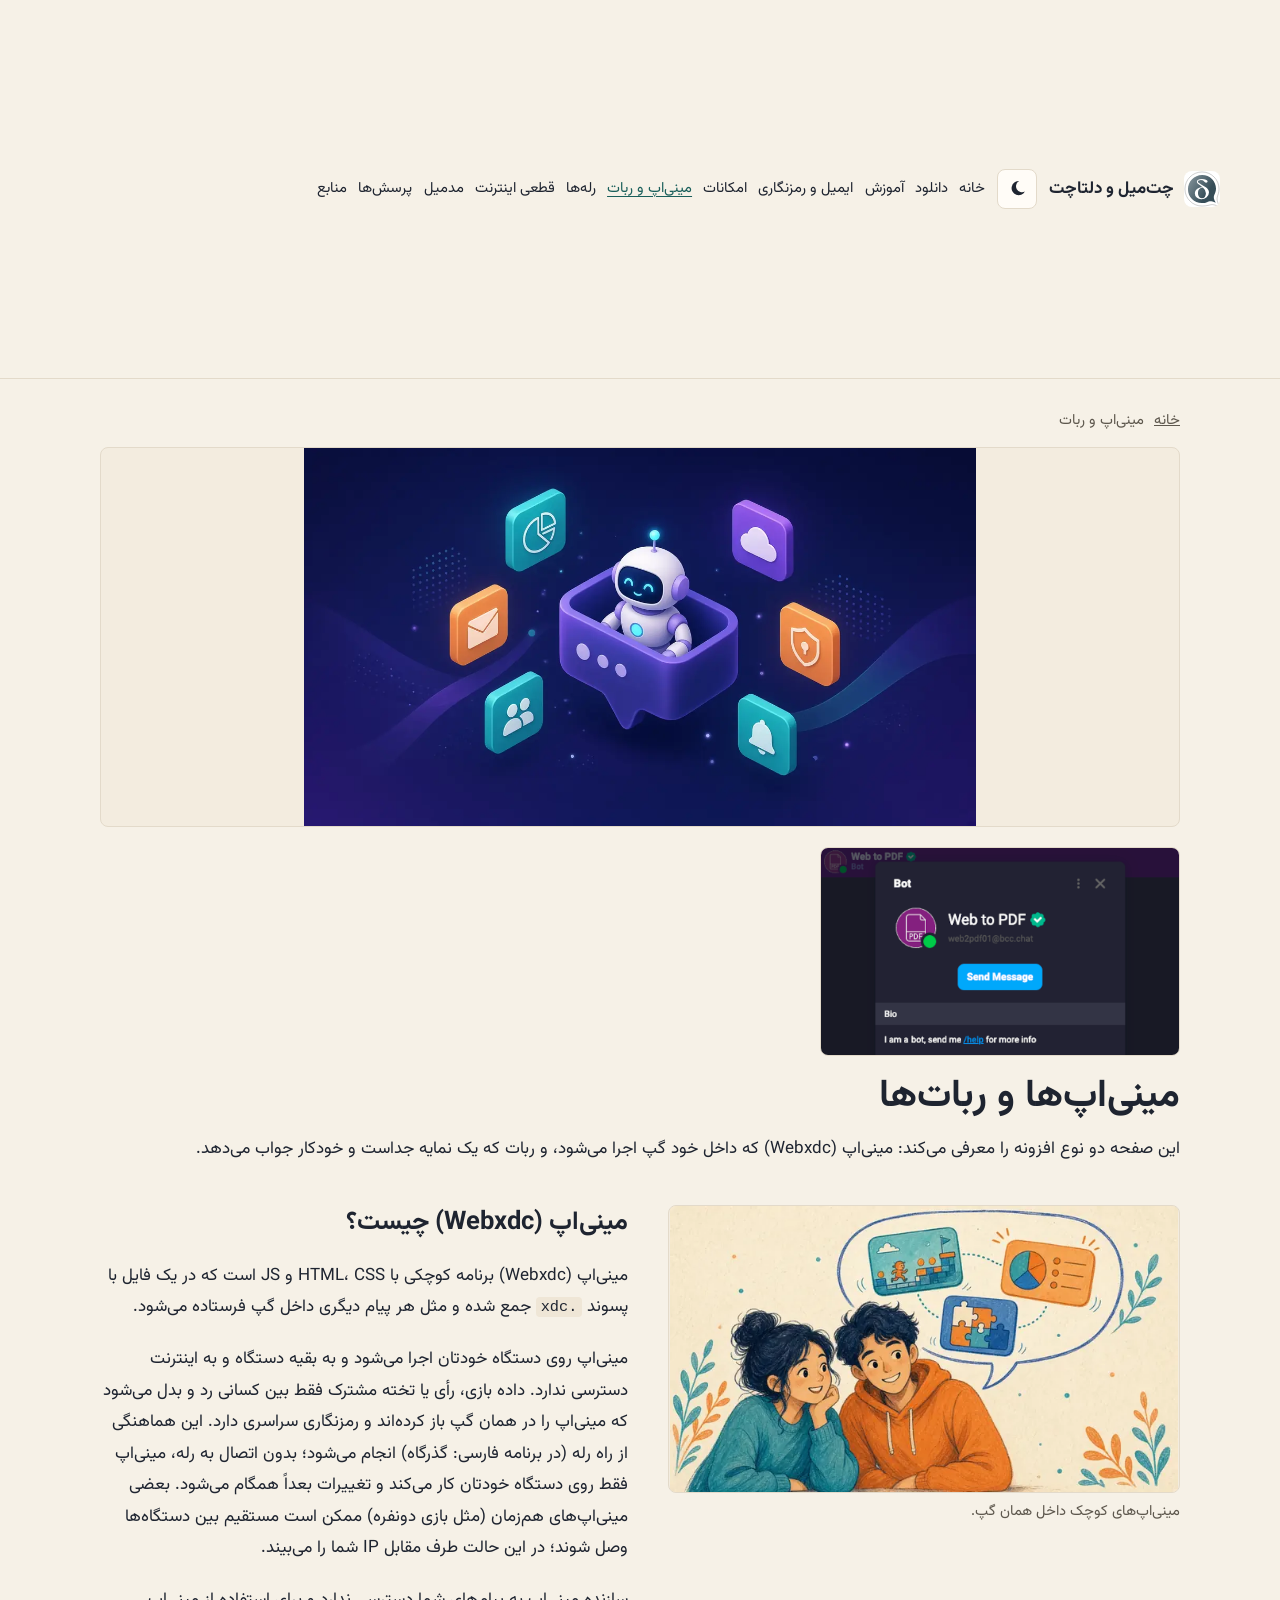
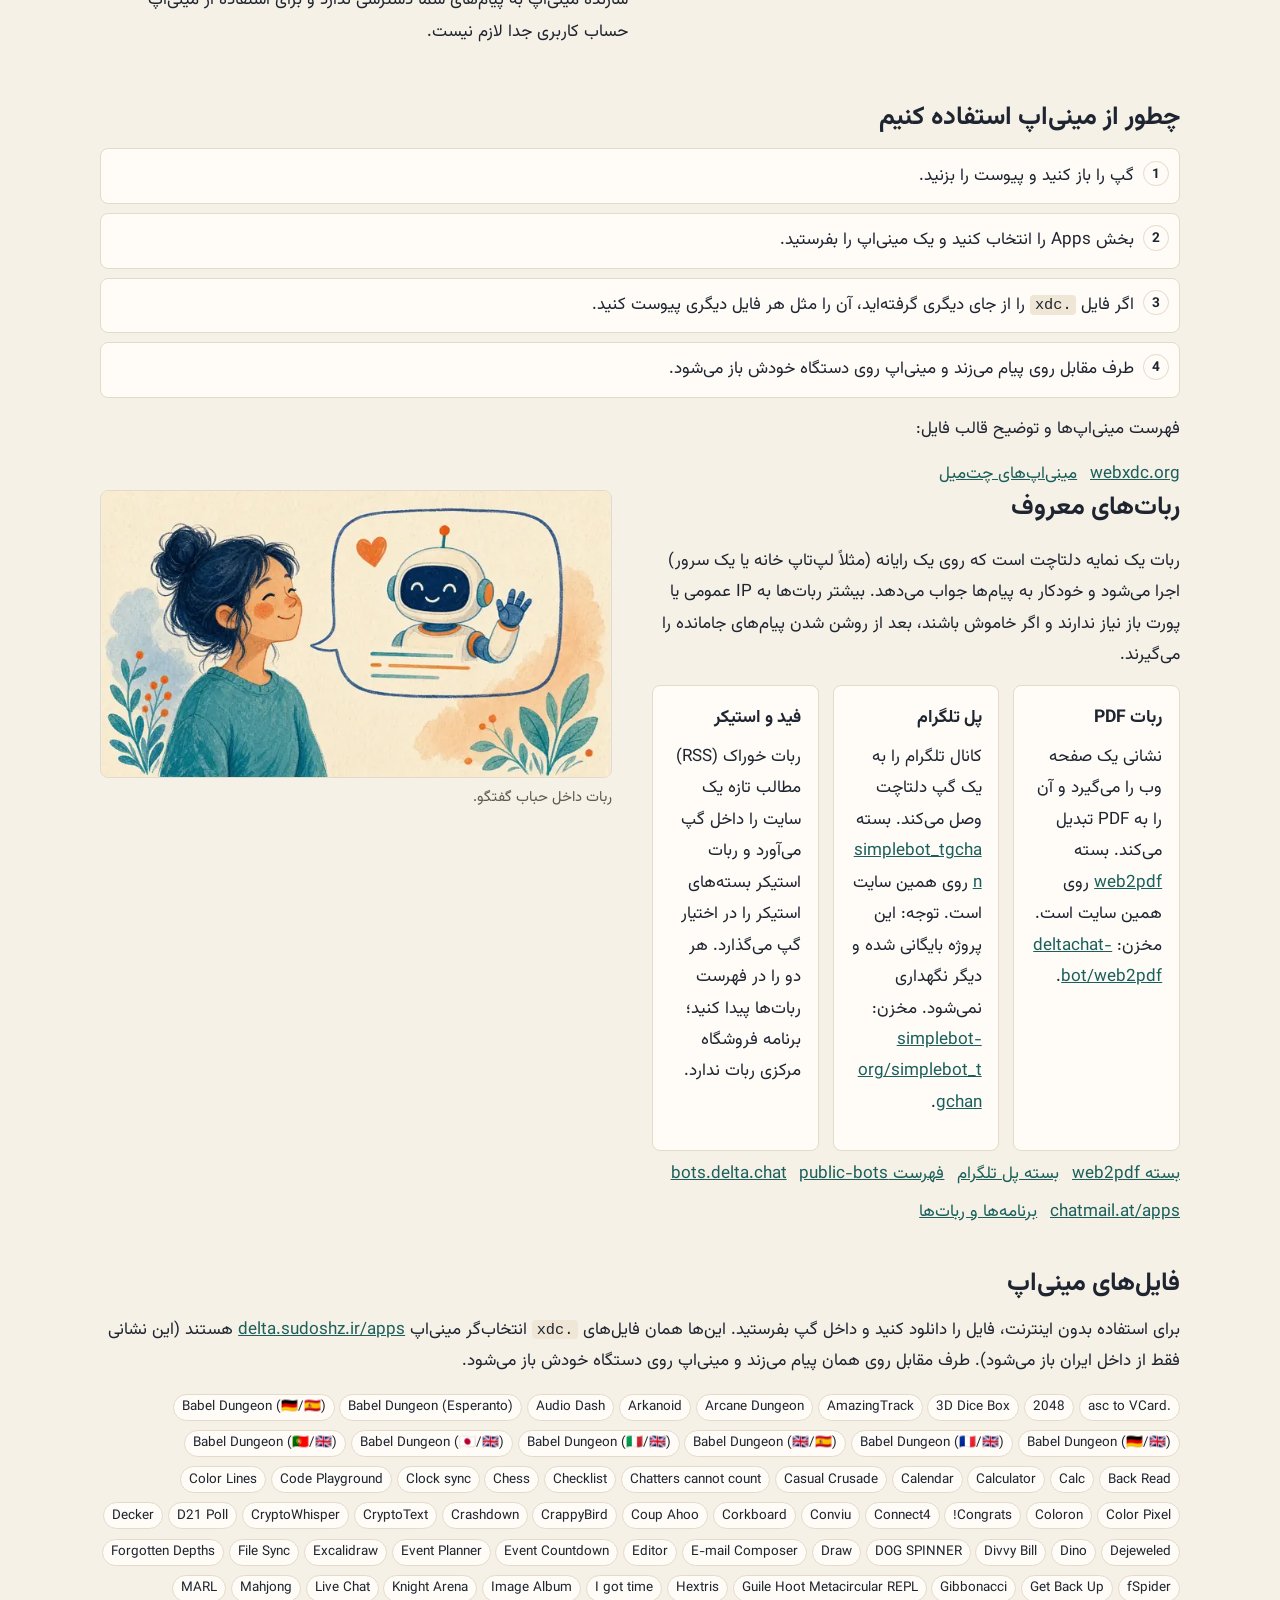
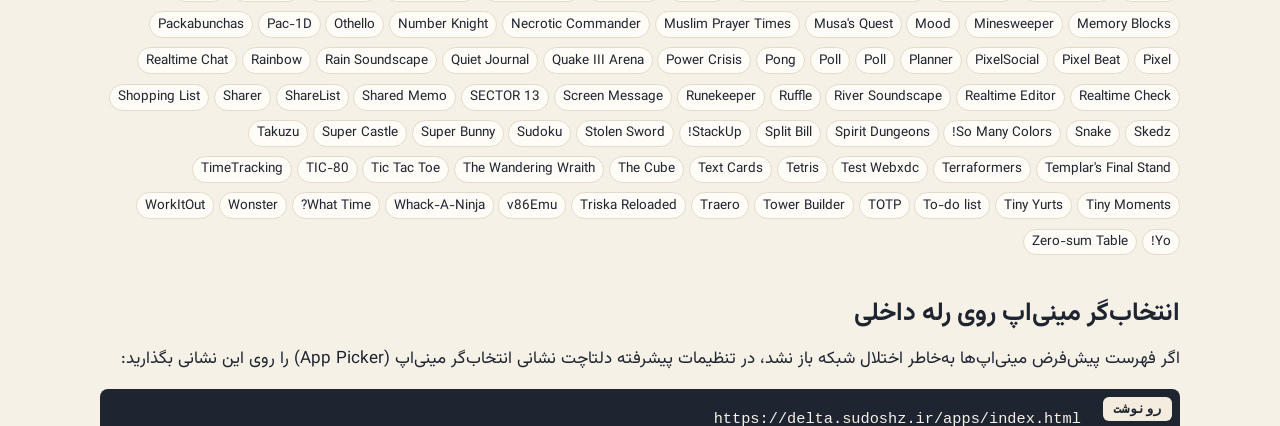
==== commit 61d801dd: "Give the guide a paper layout and section drawings. The light editorial shell keeps the existing wor" ====
--- a/bots-apps.html
+++ b/bots-apps.html
@@ -1,5 +1,5 @@
 <!DOCTYPE html>
-<html lang="fa" dir="rtl" data-theme="dark">
+<html lang="fa" dir="rtl" data-theme="light">
 <head>
   <meta charset="utf-8">
   <meta name="viewport" content="width=device-width, initial-scale=1">
@@ -22,8 +22,8 @@
   <meta name="twitter:description" content="مینی‌اپ (Webxdc) داخل گپ دلتاچت، ربات‌های PDF و پل تلگرام، و تنظیم انتخاب‌گر مینی‌اپ روی delta.sudoshz.ir.">
   <meta name="twitter:image" content="https://chatmaill.ir/assets/apple-touch-icon.png">
   <link rel="sitemap" type="application/xml" title="نقشه سایت" href="sitemap.xml">
-  <meta name="theme-color" content="#364e59" media="(prefers-color-scheme: light)">
-  <meta name="theme-color" content="#0d1418" media="(prefers-color-scheme: dark)">
+  <meta name="theme-color" content="#f6f1e7" media="(prefers-color-scheme: light)">
+  <meta name="theme-color" content="#1c1e24" media="(prefers-color-scheme: dark)">
   <link rel="icon" href="assets/logo.svg" type="image/svg+xml">
   <link rel="apple-touch-icon" href="assets/apple-touch-icon.png">
   <link rel="preload" href="fonts/Vazirmatn-Regular.woff2" as="font" type="font/woff2" crossorigin>
@@ -87,7 +87,15 @@
       <p>این صفحه دو نوع افزونه را معرفی می‌کند: مینی‌اپ (Webxdc) که داخل خود گپ اجرا می‌شود، و ربات که یک نمایه جداست و خودکار جواب می‌دهد.</p>
     </header>
 
-    <section class="prose" id="webxdc">
+    <section class="draw-start prose" id="webxdc">
+      <figure class="section-visual">
+        <picture>
+          <source type="image/webp" srcset="assets/photos/23-mini-apps-640.webp 640w, assets/photos/23-mini-apps-960.webp 960w, assets/photos/23-mini-apps-1280.webp 1280w, assets/photos/23-mini-apps-1600.webp 1600w" sizes="(max-width: 860px) 92vw, 32rem">
+          <img src="assets/photos/23-mini-apps-960.jpg" srcset="assets/photos/23-mini-apps-640.jpg 640w, assets/photos/23-mini-apps-960.jpg 960w, assets/photos/23-mini-apps-1280.jpg 1280w, assets/photos/23-mini-apps-1600.jpg 1600w" sizes="(max-width: 860px) 92vw, 32rem" width="1792" height="1008" alt="مینی‌اپ‌های کوچک داخل همان گپ." loading="lazy" decoding="async">
+        </picture>
+        <figcaption>مینی‌اپ‌های کوچک داخل همان گپ.</figcaption>
+      </figure>
+
       <h2>مینی‌اپ (Webxdc) چیست؟</h2>
       <p>مینی‌اپ (Webxdc) برنامه کوچکی با HTML، CSS و JS است که در یک فایل با پسوند <code>.xdc</code> جمع شده و مثل هر پیام دیگری داخل گپ فرستاده می‌شود.</p>
       <p>مینی‌اپ روی دستگاه خودتان اجرا می‌شود و به بقیه دستگاه و به اینترنت دسترسی ندارد. داده بازی، رأی یا تخته مشترک فقط بین کسانی رد و بدل می‌شود که مینی‌اپ را در همان گپ باز کرده‌اند و رمزنگاری سراسری دارد. این هماهنگی از راه رله (در برنامه فارسی: گذرگاه) انجام می‌شود؛ بدون اتصال به رله، مینی‌اپ فقط روی دستگاه خودتان کار می‌کند و تغییرات بعداً همگام می‌شود. بعضی مینی‌اپ‌های هم‌زمان (مثل بازی دونفره) ممکن است مستقیم بین دستگاه‌ها وصل شوند؛ در این حالت طرف مقابل IP شما را می‌بیند.</p>
@@ -109,7 +117,15 @@
       </ul>
     </section>
 
-    <section class="prose" id="bots">
+    <section class="draw-end prose" id="bots">
+      <figure class="section-visual">
+        <picture>
+          <source type="image/webp" srcset="assets/photos/24-bot-640.webp 640w, assets/photos/24-bot-960.webp 960w, assets/photos/24-bot-1280.webp 1280w, assets/photos/24-bot-1600.webp 1600w" sizes="(max-width: 860px) 92vw, 32rem">
+          <img src="assets/photos/24-bot-960.jpg" srcset="assets/photos/24-bot-640.jpg 640w, assets/photos/24-bot-960.jpg 960w, assets/photos/24-bot-1280.jpg 1280w, assets/photos/24-bot-1600.jpg 1600w" sizes="(max-width: 860px) 92vw, 32rem" width="1792" height="1008" alt="ربات داخل حباب گفتگو." loading="lazy" decoding="async">
+        </picture>
+        <figcaption>ربات داخل حباب گفتگو.</figcaption>
+      </figure>
+
       <h2>ربات‌های معروف</h2>
       <p>ربات یک نمایه دلتاچت است که روی یک رایانه (مثلاً لپ‌تاپ خانه یا یک سرور) اجرا می‌شود و خودکار به پیام‌ها جواب می‌دهد. بیشتر ربات‌ها به IP عمومی یا پورت باز نیاز ندارند و اگر خاموش باشند، بعد از روشن شدن پیام‌های جامانده را می‌گیرند.</p>
       <div class="grid">
--- a/css/style.css
+++ b/css/style.css
@@ -1,4 +1,4 @@
-/* چت‌میل: پوسته تیره پیش‌فرض، نیلی و فیروزه و نارنجی. */
+/* چت‌میل: پوستهٔ روشن و تحریری. تصویرها اصل صفحه‌اند. */
 
 @font-face {
   font-family: Vazirmatn;
@@ -17,74 +17,54 @@
 }
 
 :root {
+  color-scheme: light;
+  --bg: #f6f1e7;
+  --ink: #1e2430;
+  --muted: #5e584e;
+  --line: #e3daca;
+  --card: #fffcf7;
+  --teal: #1f6f6a;
+  --on-accent: #ffffff;
+  --link: #1a5f5b;
+  --orange: #9a4e16;
+  --header-bg: #f6f1e7;
+  --chip: #fffcf7;
+  --soft: #efe6d6;
+  --code-bg: #efe6d6;
+  --code-block: #1e2430;
+  --code-block-text: #f6f1e7;
+  --safe-bg: #f3f7f4;
+  --safe-line: #c9ddd4;
+  --warn-bg: #fbf3ea;
+  --warn-line: #e4c7a8;
+  --plate: #f3ecdf;
+  --header: 64px;
+  --max: 1120px;
+  --radius: 8px;
+}
+
+html[data-theme="dark"] {
   color-scheme: dark;
-  --indigo: #1b1458;
-  --indigo-deep: #07091a;
-  --violet: #7c5cff;
-  --violet-2: #b9a6ff;
-  --teal: #2ad4c4;
-  --teal-2: #8ef3e8;
-  --orange: #ff8a3d;
-  --orange-2: #ffc49a;
-  --bg: #07091a;
-  --bg-raise: #12163a;
-  --ink: #f4f1ff;
-  --ink-2: #c9c4e8;
-  --accent: #2ad4c4;
-  --on-accent: #04221f;
-  --safe: #8ef3e8;
-  --safe-bg: rgba(42, 212, 196, 0.12);
-  --safe-line: rgba(42, 212, 196, 0.45);
-  --card: rgba(18, 22, 58, 0.78);
-  --text: #f3f1ff;
-  --muted: #b7b3d6;
-  --line: rgba(255, 255, 255, 0.12);
-  --link: #8ef3e8;
-  --shadow: 0 18px 50px rgba(0, 0, 0, 0.35);
-  --radius: 22px;
-  --max: 1180px;
-  --header: 72px;
-  --header-bg: rgba(10, 12, 32, 0.72);
-  --code-bg: rgba(124, 92, 255, 0.16);
-  --code-block: #0c1028;
-  --code-block-text: #e9fff9;
-  --chip: rgba(255, 255, 255, 0.06);
-  --soft: rgba(124, 92, 255, 0.12);
-  --badge: rgba(42, 212, 196, 0.14);
-  --warn: #ffb020;
-  --warn-bg: rgba(255, 138, 61, 0.12);
-  --warn-line: rgba(255, 138, 61, 0.5);
-  --glow: 0 0 0 1px rgba(255, 255, 255, 0.06), 0 20px 50px rgba(4, 6, 24, 0.45);
-}
-
-html[data-theme="light"] {
-  color-scheme: light;
-  --indigo: #2c2378;
-  --indigo-deep: #f4f1ff;
-  --bg: #f6f3ff;
-  --bg-raise: #ffffff;
-  --ink: #241b58;
-  --ink-2: #4d4578;
-  --on-accent: #04221f;
-  --safe: #0e7a6e;
-  --safe-bg: #e7fbf7;
-  --safe-line: #9ee8df;
-  --card: rgba(255, 255, 255, 0.86);
-  --text: #1c163f;
-  --muted: #534c78;
-  --line: rgba(36, 27, 88, 0.12);
-  --link: #0c6e64;
-  --shadow: 0 16px 40px rgba(48, 32, 120, 0.08);
-  --header-bg: rgba(255, 255, 255, 0.78);
-  --code-bg: #efeaff;
-  --code-block: #16132e;
-  --code-block-text: #f3fffb;
-  --chip: #ffffff;
-  --soft: #efeaff;
-  --badge: #e7fbf7;
-  --warn-bg: #fff4ea;
-  --warn-line: #f0b27a;
-  --glow: 0 0 0 1px rgba(36, 27, 88, 0.06), 0 16px 40px rgba(48, 32, 120, 0.08);
+  --bg: #1c1e24;
+  --ink: #f3efe6;
+  --muted: #c4bdb0;
+  --line: #343842;
+  --card: #24272e;
+  --teal: #8fd0c8;
+  --on-accent: #102220;
+  --link: #8fd0c8;
+  --orange: #f0b27a;
+  --header-bg: #1c1e24;
+  --chip: #24272e;
+  --soft: #2c3038;
+  --code-bg: #2c3038;
+  --code-block: #12141a;
+  --code-block-text: #f3efe6;
+  --safe-bg: #1c2826;
+  --safe-line: #35564e;
+  --warn-bg: #2a221c;
+  --warn-line: #6b4c32;
+  --plate: #f3ecdf;
 }
 
 *,
@@ -101,18 +81,12 @@
 body {
   margin: 0;
   min-height: 100vh;
-  background:
-    radial-gradient(900px 480px at 100% -10%, rgba(124, 92, 255, 0.35), transparent 60%),
-    radial-gradient(700px 420px at -10% 20%, rgba(42, 212, 196, 0.16), transparent 55%),
-    radial-gradient(600px 380px at 80% 110%, rgba(255, 138, 61, 0.12), transparent 50%),
-    var(--bg);
-  color: var(--text);
+  background: var(--bg);
+  color: var(--ink);
   font-family: Vazirmatn, Tahoma, sans-serif;
   font-size: 1.0625rem;
-  line-height: 1.9;
+  line-height: 1.7;
   overflow-wrap: anywhere;
-  padding-left: env(safe-area-inset-left);
-  padding-right: env(safe-area-inset-right);
 }
 
 img,
@@ -127,11 +101,11 @@
 }
 
 a:hover {
-  color: var(--orange-2);
+  text-decoration-thickness: 2px;
 }
 
 :focus-visible {
-  outline: 3px solid var(--orange);
+  outline: 2px solid var(--teal);
   outline-offset: 3px;
 }
 
@@ -156,14 +130,12 @@
   inset-inline-start: 12px;
   width: auto;
   height: auto;
-  margin: 0;
-  padding: 0.45rem 0.9rem;
+  padding: 0.4rem 0.8rem;
   overflow: visible;
   clip: auto;
   white-space: normal;
-  background: var(--orange);
-  color: #1a1020;
-  border-radius: 999px;
+  background: var(--ink);
+  color: var(--bg);
   text-decoration: none;
 }
 
@@ -184,8 +156,6 @@
   top: 0;
   z-index: 40;
   background: var(--header-bg);
-  backdrop-filter: blur(18px) saturate(1.3);
-  -webkit-backdrop-filter: blur(18px) saturate(1.3);
   border-bottom: 1px solid var(--line);
 }
 
@@ -194,9 +164,9 @@
   flex-wrap: wrap;
   align-items: center;
   gap: 8px 12px;
-  max-width: 1320px;
+  max-width: 1200px;
   margin: 0 auto;
-  padding: 10px 18px;
+  padding: 10px 20px;
   min-height: var(--header);
 }
 
@@ -208,50 +178,47 @@
   color: var(--ink);
   text-decoration: none;
   font-weight: 700;
-  letter-spacing: -0.01em;
-}
-
-.brand:hover {
-  color: var(--teal-2);
 }
 
 .logo {
+  width: 36px;
+  height: 36px;
+  flex: none;
+  background: #fff;
+  border-radius: 8px;
+  object-fit: cover;
+}
+
+.theme-btn {
+  position: relative;
   width: 40px;
   height: 40px;
-  flex: none;
-  background: #fff;
-  border-radius: 12px;
-  object-fit: cover;
-  box-shadow: 0 0 0 1px rgba(255, 255, 255, 0.4);
-}
-
-.theme-btn {
-  width: 44px;
-  height: 44px;
-  border: 1px solid var(--line);
-  border-radius: 14px;
-  background: var(--chip);
+  border: 1px solid var(--line);
+  border-radius: 8px;
+  background: var(--card);
   color: var(--ink);
   cursor: pointer;
   display: inline-grid;
   place-items: center;
+  flex: none;
 }
 
 .theme-btn svg {
-  width: 22px;
-  height: 22px;
+  width: 20px;
+  height: 20px;
+  grid-area: 1 / 1;
 }
 
 .theme-icon-sun {
-  display: none;
+  opacity: 0;
 }
 
 html[data-theme="dark"] .theme-icon-moon {
-  display: none;
+  opacity: 0;
 }
 
 html[data-theme="dark"] .theme-icon-sun {
-  display: block;
+  opacity: 1;
 }
 
 .nav-toggle {
@@ -267,28 +234,27 @@
   flex-direction: column;
   justify-content: center;
   gap: 5px;
-  width: 44px;
-  height: 44px;
-  padding: 11px;
-  border-radius: 14px;
-  border: 1px solid var(--line);
-  background: var(--chip);
+  width: 40px;
+  height: 40px;
+  padding: 10px;
+  border-radius: 8px;
+  border: 1px solid var(--line);
+  background: var(--card);
   cursor: pointer;
 }
 
 .nav-btn span:not(.sr-only) {
   display: block;
-  height: 2px;
+  height: 1.5px;
   background: var(--ink);
-  border-radius: 2px;
 }
 
 .site-nav {
   display: none;
   width: 100%;
   flex-direction: column;
-  gap: 4px;
-  padding: 6px 0 10px;
+  gap: 2px;
+  padding: 4px 0 8px;
 }
 
 .nav-toggle:checked ~ .site-nav {
@@ -298,82 +264,94 @@
 .site-nav a {
   color: var(--ink);
   text-decoration: none;
-  padding: 0.45rem 0.8rem;
-  border-radius: 999px;
-  font-size: 0.95rem;
+  padding: 0.4rem 0.2rem;
+  line-height: 1.5;
 }
 
 .site-nav a:hover,
 .site-nav a[aria-current="page"] {
-  background: linear-gradient(90deg, rgba(42, 212, 196, 0.2), rgba(124, 92, 255, 0.22));
-  color: var(--ink);
+  color: var(--link);
+  text-decoration: underline;
+  text-underline-offset: 0.25em;
 }
 
 .wrap {
   max-width: var(--max);
   margin: 0 auto;
-  padding: 18px 20px 88px;
+  padding: 28px 20px 80px;
+}
+
+.prose,
+.lesson,
+.answer {
+  line-height: 1.85;
 }
 
 .hero,
 .page-head {
-  position: relative;
-}
-
-.hero {
-  display: grid;
-  gap: 0.4rem 2rem;
-  align-items: center;
-  padding: 1.2rem 0 0.4rem;
+  margin-bottom: 2.5rem;
 }
 
 .hero h1,
 .page-head h1 {
-  margin: 0.15rem 0 0.35rem;
-  font-size: clamp(2.1rem, 5vw, 3.7rem);
-  line-height: 1.25;
-  letter-spacing: -0.03em;
-  background: linear-gradient(120deg, var(--ink) 10%, var(--violet-2) 45%, var(--teal-2) 78%, var(--orange-2));
-  -webkit-background-clip: text;
-  background-clip: text;
-  color: transparent;
+  margin: 0.2rem 0 0.6rem;
+  font-size: clamp(2rem, 4vw, 3.1rem);
+  font-weight: 700;
+  line-height: 1.35;
+  letter-spacing: 0;
+  color: var(--ink);
+}
+
+.page-head h1 {
+  font-size: clamp(1.7rem, 3vw, 2.4rem);
 }
 
 .lede {
-  margin: 0;
-  color: var(--teal-2);
+  margin: 0 0 0.4rem;
+  color: var(--ink);
   font-weight: 700;
   font-size: 1.15rem;
 }
 
 .verse {
-  margin: 0.4rem 0 0;
-  max-width: 38rem;
-  color: var(--ink-2);
-  font-size: 1.12rem;
-}
-
-.hero-visual {
-  margin: 0.4rem 0 1rem;
-  min-width: 0;
-}
-
-.hero-visual img {
+  margin: 0.35rem 0 0;
+  max-width: 40rem;
+  color: var(--muted);
+}
+
+.hero-visual,
+.section-visual {
+  margin: 0 0 1.25rem;
+}
+
+.hero-visual img,
+.section-visual img {
   display: block;
   width: 100%;
   height: auto;
   aspect-ratio: 16 / 9;
-  border-radius: 28px;
-  box-shadow: var(--glow);
-  background: #120c30;
-  object-fit: cover;
+  object-fit: contain;
+  background: var(--plate);
+  border: 1px solid var(--line);
+  border-radius: var(--radius);
+}
+
+.page-head .hero-visual img {
+  max-height: 380px;
+}
+
+.section-visual figcaption {
+  margin-top: 0.45rem;
+  color: var(--muted);
+  font-size: 0.92rem;
+  line-height: 1.6;
 }
 
 .actions {
   display: flex;
   flex-wrap: wrap;
-  gap: 0.7rem;
-  margin: 1.1rem 0 0.4rem;
+  gap: 0.6rem;
+  margin: 1.1rem 0 0.2rem;
 }
 
 .btn,
@@ -382,56 +360,70 @@
   display: inline-flex;
   align-items: center;
   justify-content: center;
-  min-height: 46px;
-  padding: 0.55rem 1.15rem;
-  border-radius: 999px;
+  min-height: 44px;
+  padding: 0.45rem 1rem;
+  border-radius: var(--radius);
   text-decoration: none;
   font-weight: 700;
   border: 1px solid transparent;
-  transition: transform 0.18s ease, box-shadow 0.18s ease, background 0.18s ease;
-}
-
-.btn {
-  background: linear-gradient(135deg, var(--teal), #49e0c8 40%, var(--violet));
+  line-height: 1.4;
+}
+
+.btn,
+.btn-small {
+  background: var(--teal);
   color: var(--on-accent);
-  box-shadow: 0 10px 30px rgba(42, 212, 196, 0.25);
+}
+
+.btn:hover,
+.btn-small:hover {
+  color: var(--on-accent);
+  text-decoration: none;
 }
 
 .btn-ghost {
-  background: var(--chip);
+  background: transparent;
   color: var(--ink);
   border-color: var(--line);
+}
+
+.btn-ghost:hover {
+  color: var(--ink);
+  border-color: var(--ink);
+  text-decoration: none;
 }
 
 .btn-small {
   min-height: 40px;
-  background: var(--orange);
-  color: #2a1408;
-}
-
-.btn:hover,
-.btn-ghost:hover,
-.btn-small:hover {
-  transform: translateY(-2px);
-  color: inherit;
 }
 
 h2 {
-  font-size: clamp(1.45rem, 2.4vw, 2rem);
-  line-height: 1.4;
-  letter-spacing: -0.02em;
-  margin: 2.2rem 0 0.8rem;
+  font-size: clamp(1.35rem, 2vw, 1.7rem);
+  line-height: 1.45;
+  letter-spacing: 0;
+  font-weight: 700;
+  margin: 2.4rem 0 0.7rem;
 }
 
 h3 {
-  font-size: 1.15rem;
-  margin: 1.3rem 0 0.4rem;
+  font-size: 1.1rem;
+  margin: 1.1rem 0 0.35rem;
+}
+
+.card h2,
+.card h3,
+.source-list h3,
+.draw-start > h2,
+.draw-end > h2,
+.lesson.draw-start > h2,
+.lesson.draw-end > h2 {
+  margin-top: 0;
 }
 
 .prose p,
 .lesson p,
 .answer p {
-  margin: 0.55rem 0 0.85rem;
+  margin: 0.45rem 0 0.85rem;
 }
 
 .path-grid,
@@ -439,7 +431,7 @@
 .feature-list,
 .source-list {
   display: grid;
-  gap: 0.9rem;
+  gap: 0.85rem;
 }
 
 .path-card,
@@ -449,35 +441,30 @@
   background: var(--card);
   border: 1px solid var(--line);
   border-radius: var(--radius);
-  box-shadow: var(--glow);
-  backdrop-filter: blur(10px);
 }
 
 .path-card {
   display: grid;
-  grid-template-columns: 72px 1fr;
-  gap: 0.8rem;
+  grid-template-columns: 64px 1fr;
+  gap: 0.75rem;
   align-items: center;
-  padding: 0.85rem;
-  color: var(--text);
+  padding: 0.8rem;
+  color: var(--ink);
   text-decoration: none;
-  transition: transform 0.18s ease, border-color 0.18s ease;
 }
 
 .path-card:hover,
 .card:hover {
-  transform: translateY(-3px);
-  border-color: rgba(42, 212, 196, 0.55);
-  color: var(--text);
+  border-color: var(--ink);
+  color: var(--ink);
 }
 
 .path-card strong {
   display: block;
-  color: var(--ink);
 }
 
 .illu {
-  width: 72px;
+  width: 64px;
   height: auto;
 }
 
@@ -489,49 +476,49 @@
 
 .feature-list li {
   display: flex;
-  gap: 0.8rem;
+  gap: 0.75rem;
   align-items: flex-start;
-  padding: 0.95rem 1rem;
+  padding: 0.85rem 1rem;
 }
 
 .icon-badge {
   flex: none;
-  width: 42px;
-  height: 42px;
+  width: 36px;
+  height: 36px;
   display: grid;
   place-items: center;
-  border-radius: 14px;
-  background: var(--badge);
-  color: var(--teal-2);
+  border-radius: 8px;
+  border: 1px solid var(--line);
+  color: var(--teal);
 }
 
 .icon-badge svg {
-  width: 22px;
-  height: 22px;
+  width: 20px;
+  height: 20px;
 }
 
 .notice,
 .prose .notice {
   margin: 0.8rem 0;
-  padding: 1rem 1.1rem;
-  border-radius: 18px;
+  padding: 0.9rem 1rem;
+  border-radius: var(--radius);
   background: var(--safe-bg);
   border: 1px solid var(--safe-line);
-  border-inline-start: 4px solid var(--teal);
+  border-inline-start: 3px solid var(--teal);
 }
 
 #warning,
 .prose#warning {
   padding: 0.2rem 1rem 0.8rem;
-  border-radius: 18px;
+  border-radius: var(--radius);
   background: var(--warn-bg);
   border: 1px solid var(--warn-line);
-  border-inline-start: 4px solid var(--orange);
+  border-inline-start: 3px solid var(--orange);
 }
 
 .plain-list,
 .route {
-  margin: 0.6rem 0 1rem;
+  margin: 0.5rem 0 1rem;
   padding: 0;
   list-style: none;
 }
@@ -545,11 +532,11 @@
 .prose ol.plain-list > li {
   counter-increment: step;
   position: relative;
-  margin: 0 0 0.7rem;
-  padding: 0.75rem 3.1rem 0.75rem 0.9rem;
-  background: var(--chip);
-  border: 1px solid var(--line);
-  border-radius: 16px;
+  margin: 0 0 0.55rem;
+  padding: 0.7rem 2.8rem 0.7rem 0.8rem;
+  background: var(--card);
+  border: 1px solid var(--line);
+  border-radius: var(--radius);
 }
 
 .lesson ol.plain-list > li::before,
@@ -557,14 +544,14 @@
   content: counter(step);
   position: absolute;
   top: 0.7rem;
-  inset-inline-start: 0.7rem;
-  width: 1.7rem;
-  height: 1.7rem;
+  inset-inline-start: 0.65rem;
+  width: 1.6rem;
+  height: 1.6rem;
   display: grid;
   place-items: center;
-  border-radius: 999px;
-  background: linear-gradient(135deg, var(--violet), var(--teal));
-  color: #fff;
+  border-radius: 50%;
+  border: 1px solid var(--line);
+  color: var(--ink);
   font-size: 0.85rem;
   font-weight: 700;
 }
@@ -572,21 +559,35 @@
 .lesson ul.plain-list > li,
 .prose ul.plain-list > li,
 .answer ul.plain-list > li {
+  position: relative;
   margin: 0.35rem 0;
-  padding-inline-start: 0.2rem;
+  padding-inline-start: 1.1rem;
+}
+
+.lesson ul.plain-list > li::before,
+.prose ul.plain-list > li::before,
+.answer ul.plain-list > li::before {
+  content: "";
+  position: absolute;
+  inset-inline-start: 0;
+  top: 0.75em;
+  width: 0.4rem;
+  height: 0.4rem;
+  border-radius: 50%;
+  background: var(--teal);
 }
 
 .route {
   display: flex;
   flex-wrap: wrap;
-  gap: 0.55rem;
+  gap: 0.5rem;
 }
 
 .route li {
-  flex: 1 1 8rem;
-  padding: 0.75rem 0.8rem;
-  border-radius: 16px;
-  background: linear-gradient(180deg, rgba(124, 92, 255, 0.2), rgba(42, 212, 196, 0.08));
+  flex: 1 1 7rem;
+  padding: 0.7rem 0.75rem;
+  border-radius: var(--radius);
+  background: var(--card);
   border: 1px solid var(--line);
   text-align: center;
   font-weight: 700;
@@ -601,33 +602,33 @@
 
 .key-pair {
   display: grid;
-  gap: 0.8rem;
+  gap: 0.75rem;
 }
 
 .key-pair article {
-  padding: 1rem;
-  border-radius: 18px;
+  padding: 0.9rem 1rem;
+  border-radius: var(--radius);
   background: var(--card);
   border: 1px solid var(--line);
 }
 
 code {
   font-family: ui-monospace, "Cascadia Code", monospace;
-  font-size: 0.92em;
+  font-size: 0.9em;
   background: var(--code-bg);
-  padding: 0.05em 0.35em;
-  border-radius: 7px;
+  padding: 0.05em 0.3em;
+  border-radius: 4px;
   overflow-wrap: anywhere;
 }
 
 pre {
   position: relative;
   margin: 0.8rem 0 1rem;
-  padding: 2.6rem 1rem 1rem;
+  padding: 0.85rem 1rem;
+  padding-inline-start: 6.2rem;
   background: var(--code-block);
   color: var(--code-block-text);
-  border-radius: 18px;
-  border: 1px solid rgba(42, 212, 196, 0.28);
+  border-radius: var(--radius);
   overflow-x: auto;
   max-width: 100%;
   white-space: pre-wrap;
@@ -641,13 +642,13 @@
 
 .copy-btn {
   position: absolute;
-  top: 0.55rem;
-  inset-inline-start: 0.55rem;
-  border: 0;
-  border-radius: 999px;
-  padding: 0.25rem 0.7rem;
-  background: var(--orange);
-  color: #2a1408;
+  top: 0.5rem;
+  inset-inline-start: 0.5rem;
+  border: 1px solid transparent;
+  border-radius: 6px;
+  padding: 0.2rem 0.6rem;
+  background: var(--plate);
+  color: #1e2430;
   font-family: inherit;
   font-weight: 700;
   cursor: pointer;
@@ -655,18 +656,21 @@
 
 table,
 .license-table {
+  display: block;
   width: 100%;
+  max-width: 100%;
   border-collapse: collapse;
   margin: 1rem 0;
   background: var(--card);
-  border-radius: 16px;
-  overflow: hidden;
+  border: 1px solid var(--line);
+  border-radius: var(--radius);
+  overflow-x: auto;
 }
 
 th,
 td {
   text-align: start;
-  padding: 0.7rem 0.85rem;
+  padding: 0.65rem 0.8rem;
   border-bottom: 1px solid var(--line);
   overflow-wrap: anywhere;
 }
@@ -674,14 +678,17 @@
 .faq details {
   background: var(--card);
   border: 1px solid var(--line);
-  border-radius: 16px;
-  margin: 0.55rem 0;
-  overflow: hidden;
+  border-radius: var(--radius);
+  margin: 0.45rem 0;
 }
 
 .faq summary {
+  display: flex;
+  align-items: center;
+  justify-content: space-between;
+  gap: 0.8rem;
   cursor: pointer;
-  padding: 0.85rem 1rem;
+  padding: 0.8rem 1rem;
   font-weight: 700;
   list-style: none;
 }
@@ -691,51 +698,46 @@
 }
 
 .faq summary::after {
-  content: "＋";
-  float: left;
-  color: var(--teal);
+  content: "+";
+  flex: none;
+  color: var(--muted);
+  font-weight: 400;
 }
 
 .faq details[open] summary::after {
-  content: "−";
-}
-
-.faq details[open] {
-  border-color: rgba(42, 212, 196, 0.45);
+  content: "–";
 }
 
 .answer {
-  padding: 0 1rem 0.8rem;
+  padding: 0 1rem 0.75rem;
 }
 
 .toc {
   list-style: none;
-  margin: 0 0 1.2rem;
-  padding: 0.8rem;
-  display: grid;
-  gap: 0.25rem;
-  background: var(--card);
-  border: 1px solid var(--line);
-  border-radius: 20px;
+  margin: 0 0 1.5rem;
+  padding: 0;
+  display: flex;
+  flex-wrap: wrap;
+  gap: 0.35rem 0.85rem;
 }
 
 .toc a {
-  display: block;
+  color: var(--ink);
   text-decoration: none;
-  color: var(--text);
-  padding: 0.35rem 0.6rem;
-  border-radius: 10px;
-}
-
-.toc a:hover {
-  background: var(--soft);
-  color: var(--text);
+  line-height: 1.5;
+}
+
+.toc a:hover,
+.toc a.is-current {
+  color: var(--link);
+  text-decoration: underline;
+  text-underline-offset: 0.2em;
 }
 
 .crumb ol {
   display: flex;
   flex-wrap: wrap;
-  gap: 0.35rem 0.7rem;
+  gap: 0.3rem 0.6rem;
   list-style: none;
   padding: 0;
   margin: 0 0 0.8rem;
@@ -749,89 +751,91 @@
 
 .illu-frame,
 .shot-stack {
-  margin: 0.8rem 0 1rem;
+  margin: 0.6rem 0 1rem;
 }
 
 .shot {
-  width: 100%;
-  max-width: 420px;
+  width: auto;
+  max-width: min(100%, 360px);
+  max-height: 440px;
   height: auto;
-  border-radius: 18px;
+  object-fit: contain;
   display: block;
-  box-shadow: var(--glow);
+  border: 1px solid var(--line);
+  border-radius: var(--radius);
+  background: var(--card);
 }
 
 .shot-stack {
   display: flex;
   flex-wrap: wrap;
-  gap: 0.7rem;
+  gap: 0.6rem;
 }
 
 .lesson {
-  display: grid;
-  gap: 0.6rem;
-  margin: 1.4rem 0;
-  padding-bottom: 0.4rem;
-  border-bottom: 1px solid var(--line);
+  margin: 2.2rem 0;
+  padding-bottom: 0.2rem;
 }
 
 .card,
 .source-list > li {
   padding: 1rem 1.05rem 1.1rem;
+  min-width: 0;
 }
 
 .grid-2 {
-  grid-template-columns: 1fr;
+  grid-template-columns: minmax(0, 1fr);
 }
 
 .links {
   display: flex;
   flex-wrap: wrap;
-  gap: 0.4rem 0.8rem;
+  gap: 0.35rem 0.8rem;
   padding: 0;
-  margin: 0.6rem 0 0;
+  margin: 0.5rem 0 0;
   list-style: none;
 }
 
 .req {
   color: var(--muted);
   font-size: 0.92rem;
+}
+
+.card .req code {
   overflow-wrap: anywhere;
+  word-break: break-all;
 }
 
 .app-index {
   display: flex;
   flex-wrap: wrap;
-  gap: 0.4rem;
+  gap: 0.3rem;
   padding: 0;
-  margin: 0.6rem 0 0;
+  margin: 0.5rem 0 0;
   list-style: none;
 }
 
 .app-index a {
   display: inline-block;
-  padding: 0.25rem 0.6rem;
+  padding: 0.15rem 0.5rem;
+  border: 1px solid var(--line);
   border-radius: 999px;
-  background: var(--chip);
-  border: 1px solid var(--line);
   text-decoration: none;
-  color: var(--text);
-  font-size: 0.92rem;
+  color: var(--ink);
+  font-size: 0.84rem;
+  line-height: 1.5;
+  background: var(--card);
 }
 
 .site-footer {
-  margin-top: 1rem;
   border-top: 1px solid var(--line);
-  background:
-    radial-gradient(500px 180px at 0% 0%, rgba(255, 138, 61, 0.16), transparent 70%),
-    linear-gradient(180deg, rgba(124, 92, 255, 0.16), transparent 40%),
-    var(--indigo-deep);
+  background: var(--bg);
 }
 
 .footer-inner {
-  max-width: 1320px;
+  max-width: 1200px;
   margin: 0 auto;
-  padding: 1.6rem 20px 2rem;
+  padding: 1.5rem 20px 2rem;
   display: grid;
   gap: 1rem;
 }
@@ -846,62 +850,48 @@
 }
 
 .fsf-mark img {
-  width: 64px;
+  width: 56px;
   height: auto;
   background: #fff;
-  border-radius: 10px;
+  border-radius: 6px;
 }
 
 .site-footer nav {
   display: flex;
   flex-wrap: wrap;
-  gap: 0.45rem;
+  gap: 0.4rem 0.75rem;
 }
 
 .site-footer nav a {
   text-decoration: none;
   color: var(--ink);
-  background: var(--chip);
-  border: 1px solid var(--line);
-  border-radius: 999px;
-  padding: 0.35rem 0.75rem;
 }
 
 .site-footer nav a:hover {
-  border-color: var(--teal);
-  color: var(--teal-2);
-}
-
-@supports (animation-timeline: view()) {
-  @media (prefers-reduced-motion: no-preference) {
-    .reveal {
-      animation: rise 0.7s ease both;
-      animation-timeline: view();
-      animation-range: entry 0% cover 18%;
-    }
-  }
-}
-
-@keyframes rise {
-  from {
-    opacity: 0;
-    transform: translateY(12px);
-  }
-  to {
-    opacity: 1;
-    transform: none;
+  color: var(--link);
+}
+
+.site-footer nav a:nth-child(5) {
+  margin-inline-start: 0.6rem;
+}
+
+@media (max-width: 859px) {
+  .draw-start > .section-visual,
+  .draw-end > .section-visual {
+    margin-bottom: 1rem;
   }
 }
 
 @media (min-width: 720px) {
   .path-grid,
-  .feature-list {
-    grid-template-columns: 1fr 1fr;
-  }
-
+  .feature-list,
   .grid-2,
   .key-pair {
-    grid-template-columns: 1fr 1fr;
+    grid-template-columns: minmax(0, 1fr) minmax(0, 1fr);
+  }
+
+  #bots .grid {
+    grid-template-columns: repeat(3, minmax(0, 1fr));
   }
 
   .footer-inner {
@@ -912,30 +902,63 @@
 
 @media (min-width: 860px) {
   .hero {
-    grid-template-columns: minmax(0, 1.05fr) minmax(0, 0.95fr);
+    display: grid;
+    grid-template-columns: minmax(18rem, 34rem) minmax(0, 1fr);
+    gap: 1.5rem 2.5rem;
+    align-items: center;
   }
 
   .hero > .hero-visual {
+    grid-column: 1;
+    grid-row: 1 / span 8;
+    margin: 0;
+  }
+
+  .hero > :not(.hero-visual) {
     grid-column: 2;
-    grid-row: 1 / span 4;
+  }
+
+  .draw-start,
+  .draw-end {
+    display: grid;
+    column-gap: 2.5rem;
+    align-items: start;
+  }
+
+  .draw-start {
+    grid-template-columns: minmax(16rem, 32rem) minmax(0, 1fr);
+  }
+
+  .draw-end {
+    grid-template-columns: minmax(0, 1fr) minmax(16rem, 32rem);
+  }
+
+  .draw-start > .section-visual {
+    grid-column: 1;
+    grid-row: 1 / span 40;
     margin: 0;
-    align-self: center;
-  }
-
-  .hero > :not(.hero-visual) {
+  }
+
+  .draw-start > :not(.section-visual) {
+    grid-column: 2;
+  }
+
+  .draw-end > .section-visual {
+    grid-column: 2;
+    grid-row: 1 / span 40;
+    margin: 0;
+  }
+
+  .draw-end > :not(.section-visual) {
     grid-column: 1;
-  }
-
-  .page-head .hero-visual img {
-    max-height: 440px;
   }
 }
 
 @media (min-width: 1100px) {
   .wrap:has(> .toc) {
     display: grid;
-    grid-template-columns: 230px minmax(0, 1fr);
-    column-gap: 1.6rem;
+    grid-template-columns: 200px minmax(0, 1fr);
+    column-gap: 2rem;
     align-items: start;
   }
 
@@ -946,44 +969,52 @@
   .wrap:has(> .toc) > .toc {
     grid-column: 1;
     grid-row: 2;
+    display: grid;
+    gap: 0.15rem;
     position: sticky;
-    top: calc(var(--header) + 12px);
-    max-height: calc(100vh - var(--header) - 24px);
+    top: calc(var(--header) + 16px);
+    max-height: calc(100vh - var(--header) - 28px);
     overflow: auto;
+    padding-inline-end: 0.4rem;
   }
 
   .wrap:has(> .toc) > :not(.page-head):not(.toc) {
     grid-column: 2;
+  }
+
+  .wrap:has(> .toc) .draw-start {
+    grid-template-columns: minmax(14rem, 22rem) minmax(0, 1fr);
+  }
+
+  .wrap:has(> .toc) .draw-end {
+    grid-template-columns: minmax(0, 1fr) minmax(14rem, 22rem);
   }
 }
 
 @media (min-width: 1280px) {
   .nav-btn {
     display: none;
+  }
+
+  .header-bar {
+    flex-wrap: nowrap;
   }
 
   .site-nav {
     display: flex;
     flex-direction: row;
     flex-wrap: wrap;
+    width: auto;
+    flex: 1 1 auto;
+    min-width: 0;
+    padding: 0;
+    gap: 0.1rem 0.7rem;
     justify-content: flex-start;
-    width: 100%;
-    max-width: none;
-    padding: 0 0 4px;
-    gap: 0.15rem 0.1rem;
   }
 
   .site-nav a {
     font-size: 0.92rem;
-    padding: 0.32rem 0.72rem;
-  }
-}
-
-@media (min-width: 1600px) {
-  .wrap,
-  .header-bar,
-  .footer-inner {
-    max-width: 1280px;
+    padding: 0.2rem 0;
   }
 }
 
@@ -998,8 +1029,4 @@
     animation: none !important;
     transition: none !important;
   }
-
-  .reveal {
-    animation: none;
-  }
-}
+}
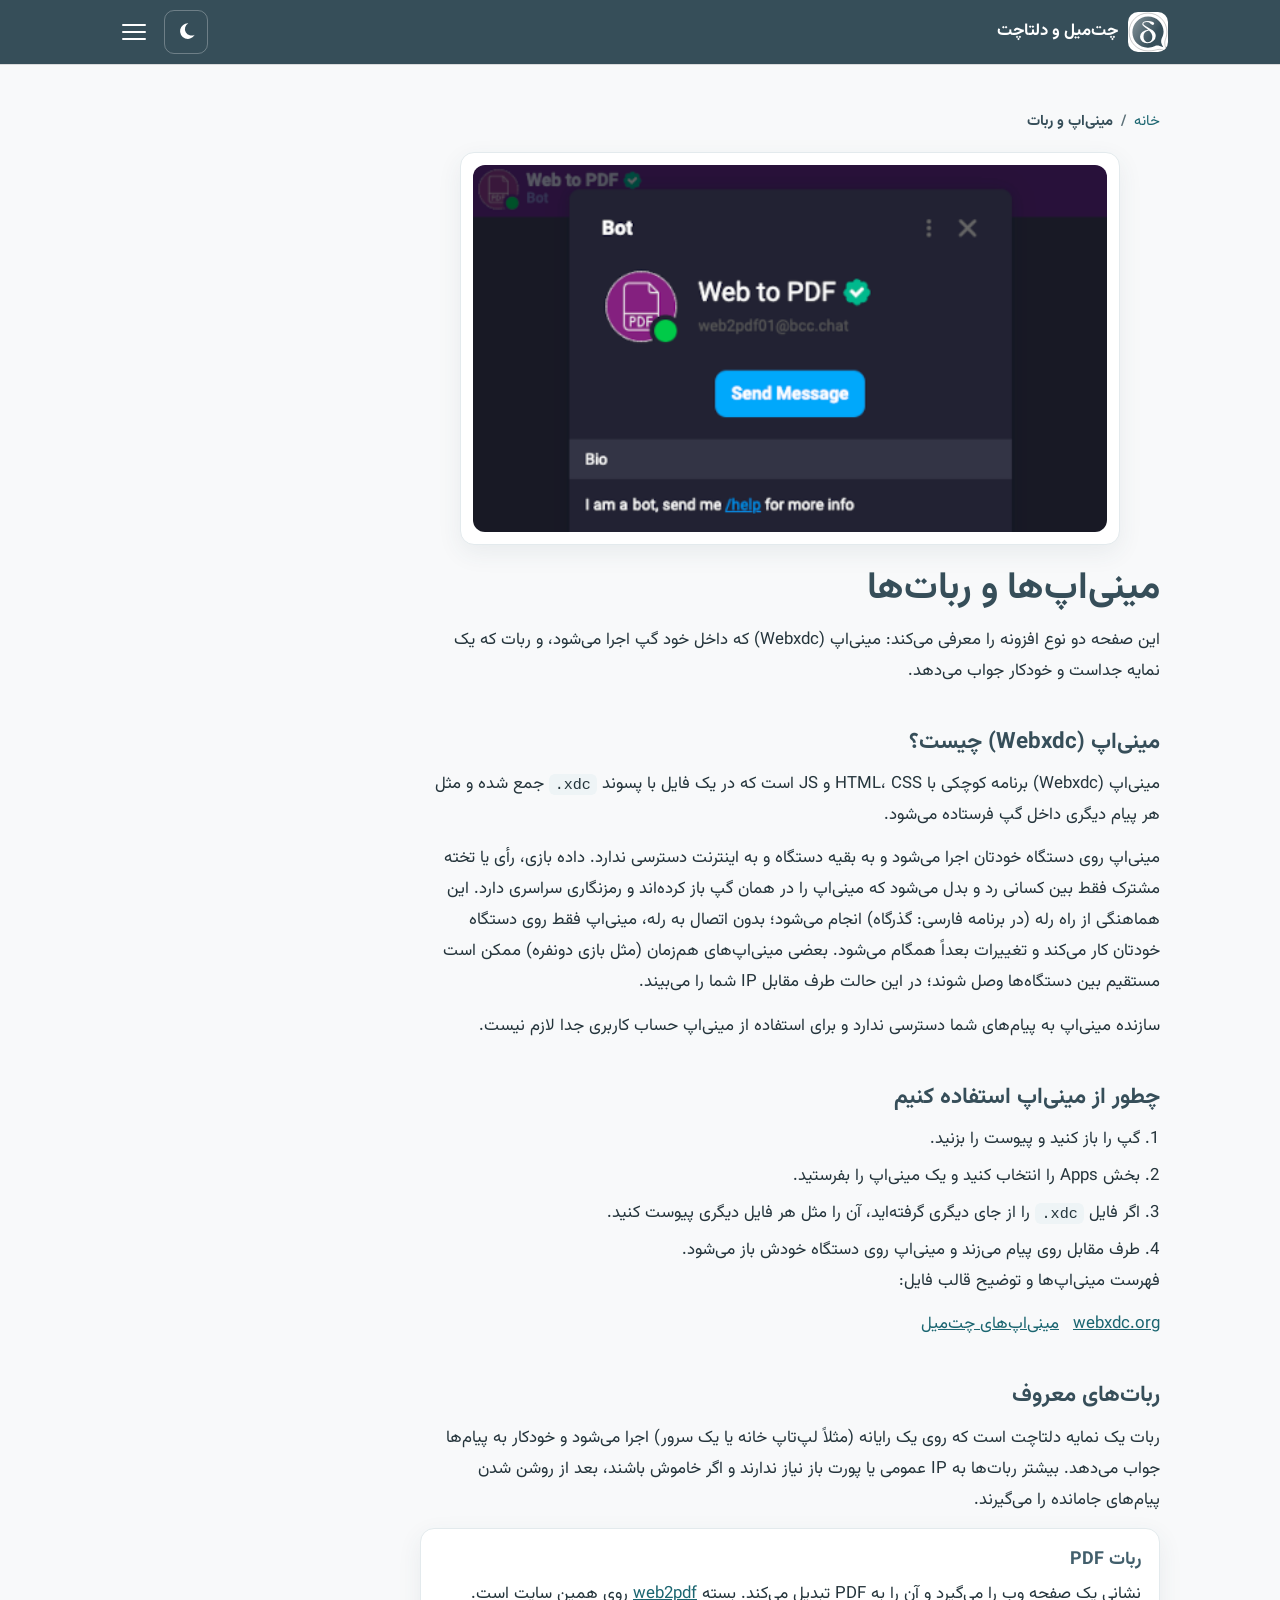
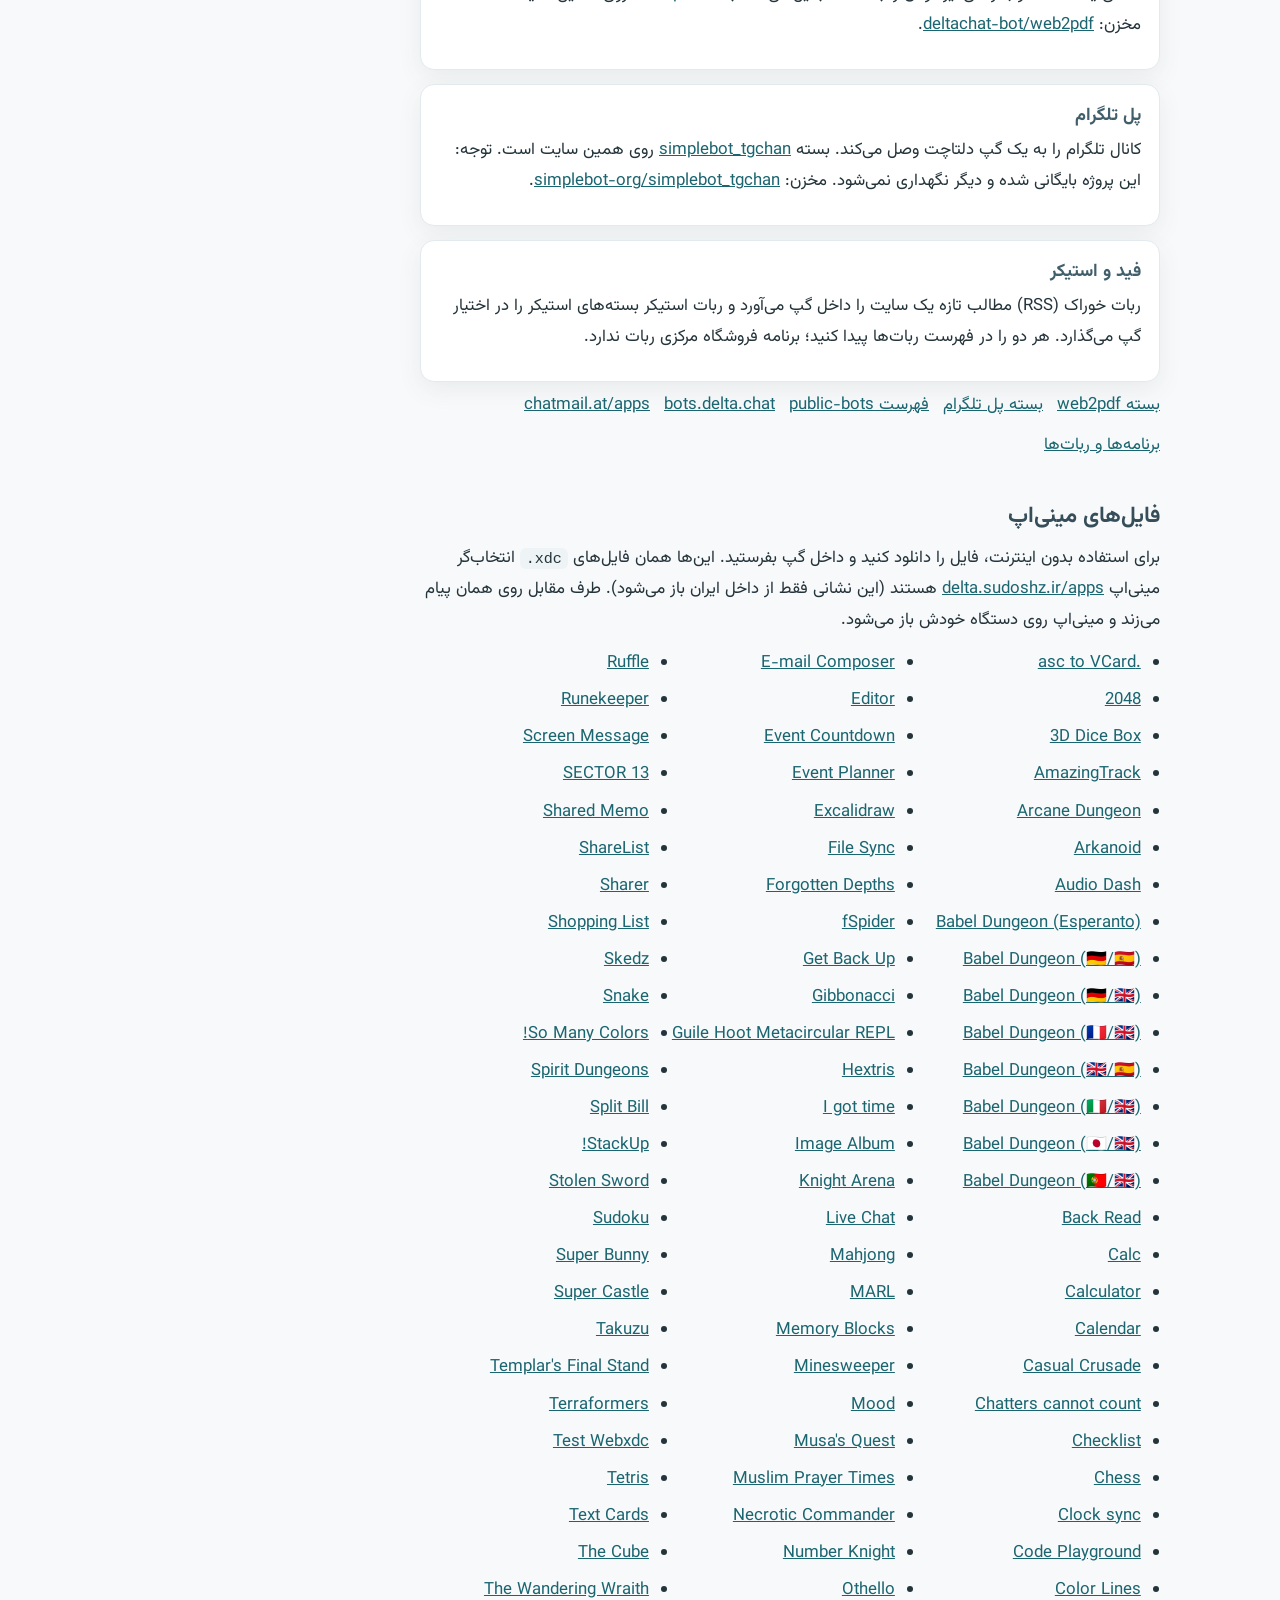
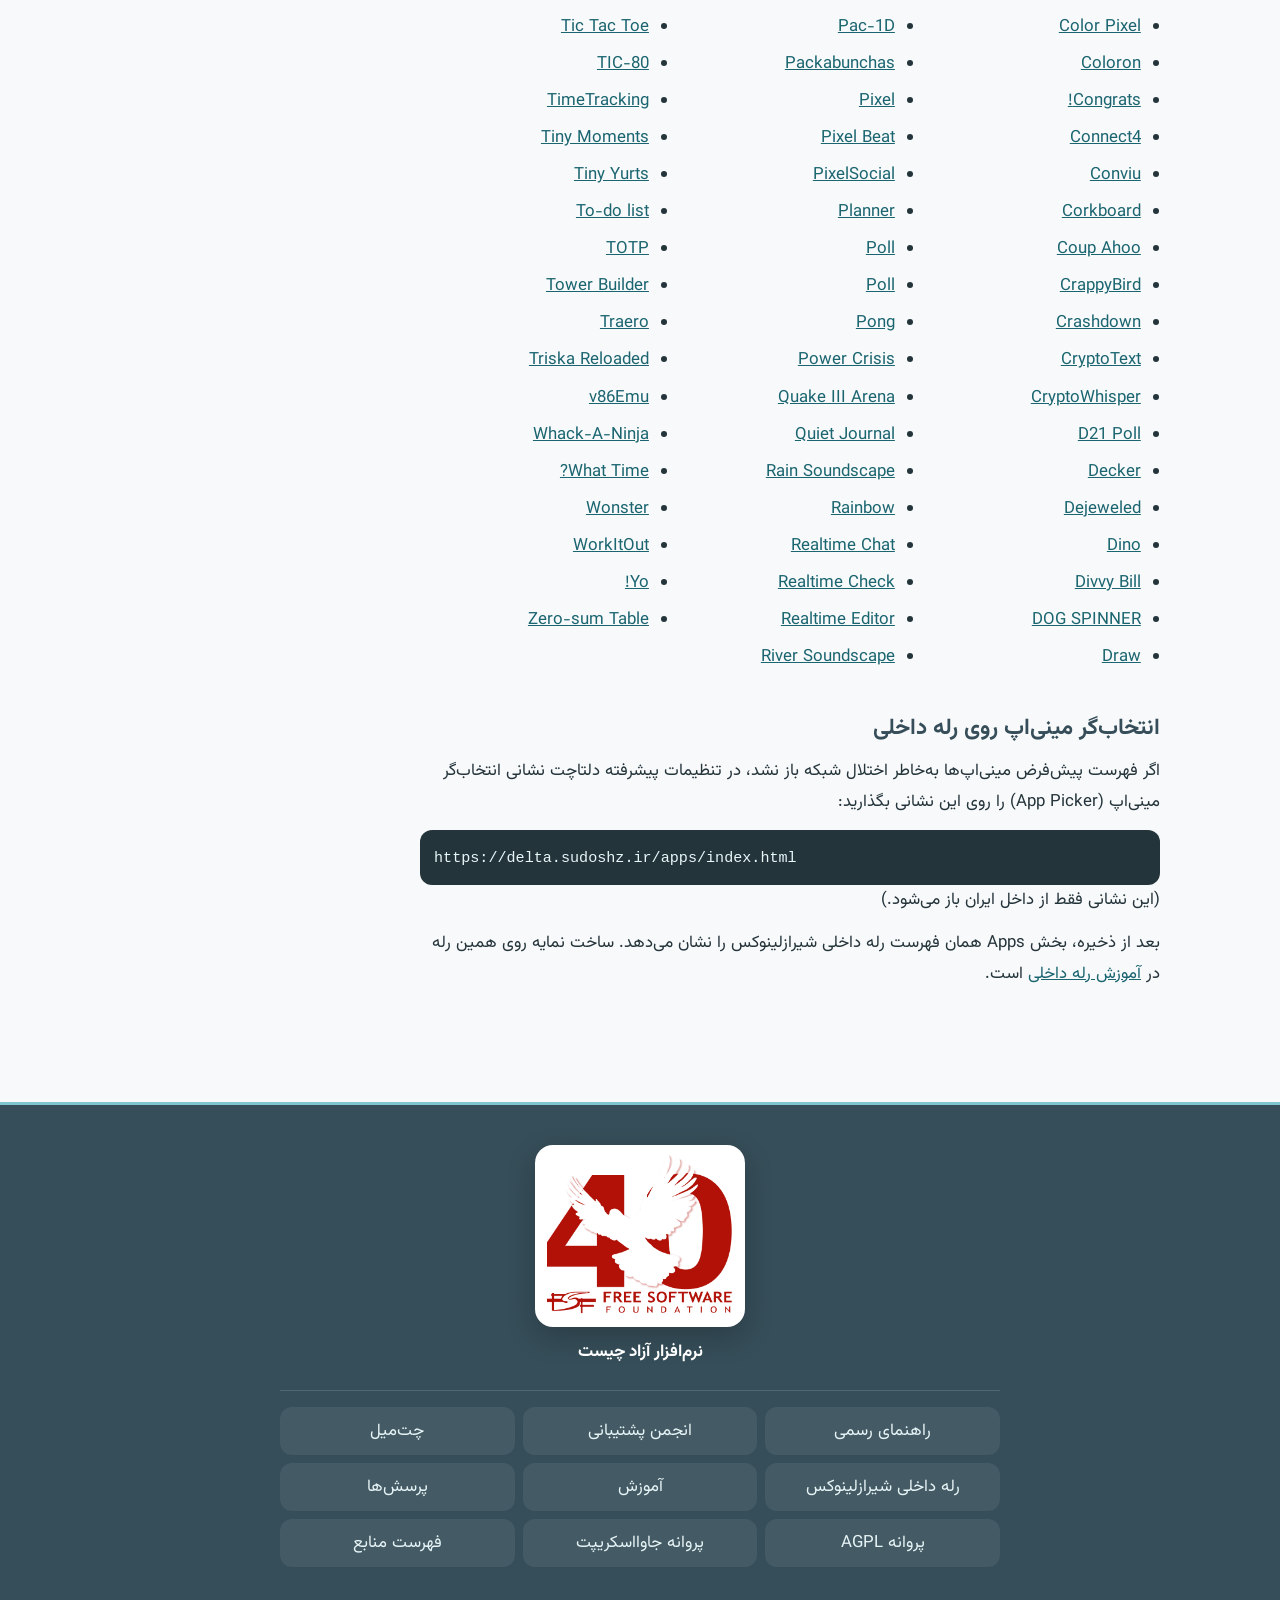
==== commit a59bc0e1: "Restore the editorial guide from before the redesign. Co-authored-by: Cursor <cursoragent@cursor.com" ====
--- a/bots-apps.html
+++ b/bots-apps.html
@@ -1,5 +1,5 @@
 <!DOCTYPE html>
-<html lang="fa" dir="rtl" data-theme="light">
+<html lang="fa" dir="rtl">
 <head>
   <meta charset="utf-8">
   <meta name="viewport" content="width=device-width, initial-scale=1">
@@ -22,8 +22,8 @@
   <meta name="twitter:description" content="مینی‌اپ (Webxdc) داخل گپ دلتاچت، ربات‌های PDF و پل تلگرام، و تنظیم انتخاب‌گر مینی‌اپ روی delta.sudoshz.ir.">
   <meta name="twitter:image" content="https://chatmaill.ir/assets/apple-touch-icon.png">
   <link rel="sitemap" type="application/xml" title="نقشه سایت" href="sitemap.xml">
-  <meta name="theme-color" content="#f6f1e7" media="(prefers-color-scheme: light)">
-  <meta name="theme-color" content="#1c1e24" media="(prefers-color-scheme: dark)">
+  <meta name="theme-color" content="#364e59" media="(prefers-color-scheme: light)">
+  <meta name="theme-color" content="#0d1418" media="(prefers-color-scheme: dark)">
   <link rel="icon" href="assets/logo.svg" type="image/svg+xml">
   <link rel="apple-touch-icon" href="assets/apple-touch-icon.png">
   <link rel="preload" href="fonts/Vazirmatn-Regular.woff2" as="font" type="font/woff2" crossorigin>
@@ -74,12 +74,6 @@
           <li aria-current="page">مینی‌اپ و ربات</li>
         </ol>
       </nav>
-      <figure class="hero-visual">
-        <picture>
-          <source type="image/webp" srcset="assets/photos/06-mini-apps-bots-640.webp 640w, assets/photos/06-mini-apps-bots-960.webp 960w, assets/photos/06-mini-apps-bots-1280.webp 1280w, assets/photos/06-mini-apps-bots-1600.webp 1600w" sizes="(max-width: 860px) 92vw, 72rem">
-          <img src="assets/photos/06-mini-apps-bots-960.jpg" srcset="assets/photos/06-mini-apps-bots-640.jpg 640w, assets/photos/06-mini-apps-bots-960.jpg 960w, assets/photos/06-mini-apps-bots-1280.jpg 1280w, assets/photos/06-mini-apps-bots-1600.jpg 1600w" sizes="(max-width: 860px) 92vw, 72rem" width="1792" height="1008" alt="ربات کوچک داخل حباب گفتگو، دورش نمادهای نامه، اعلان، سپر و نمودار" loading="lazy" decoding="async">
-        </picture>
-      </figure>
       <figure class="illu-frame">
         <img class="shot" src="assets/gallery/web2pdf.png" width="640" height="400" alt="نماگرفت ربات PDF دلتاچت">
       </figure>
@@ -87,15 +81,7 @@
       <p>این صفحه دو نوع افزونه را معرفی می‌کند: مینی‌اپ (Webxdc) که داخل خود گپ اجرا می‌شود، و ربات که یک نمایه جداست و خودکار جواب می‌دهد.</p>
     </header>
 
-    <section class="draw-start prose" id="webxdc">
-      <figure class="section-visual">
-        <picture>
-          <source type="image/webp" srcset="assets/photos/23-mini-apps-640.webp 640w, assets/photos/23-mini-apps-960.webp 960w, assets/photos/23-mini-apps-1280.webp 1280w, assets/photos/23-mini-apps-1600.webp 1600w" sizes="(max-width: 860px) 92vw, 32rem">
-          <img src="assets/photos/23-mini-apps-960.jpg" srcset="assets/photos/23-mini-apps-640.jpg 640w, assets/photos/23-mini-apps-960.jpg 960w, assets/photos/23-mini-apps-1280.jpg 1280w, assets/photos/23-mini-apps-1600.jpg 1600w" sizes="(max-width: 860px) 92vw, 32rem" width="1792" height="1008" alt="مینی‌اپ‌های کوچک داخل همان گپ." loading="lazy" decoding="async">
-        </picture>
-        <figcaption>مینی‌اپ‌های کوچک داخل همان گپ.</figcaption>
-      </figure>
-
+    <section class="prose" id="webxdc">
       <h2>مینی‌اپ (Webxdc) چیست؟</h2>
       <p>مینی‌اپ (Webxdc) برنامه کوچکی با HTML، CSS و JS است که در یک فایل با پسوند <code>.xdc</code> جمع شده و مثل هر پیام دیگری داخل گپ فرستاده می‌شود.</p>
       <p>مینی‌اپ روی دستگاه خودتان اجرا می‌شود و به بقیه دستگاه و به اینترنت دسترسی ندارد. داده بازی، رأی یا تخته مشترک فقط بین کسانی رد و بدل می‌شود که مینی‌اپ را در همان گپ باز کرده‌اند و رمزنگاری سراسری دارد. این هماهنگی از راه رله (در برنامه فارسی: گذرگاه) انجام می‌شود؛ بدون اتصال به رله، مینی‌اپ فقط روی دستگاه خودتان کار می‌کند و تغییرات بعداً همگام می‌شود. بعضی مینی‌اپ‌های هم‌زمان (مثل بازی دونفره) ممکن است مستقیم بین دستگاه‌ها وصل شوند؛ در این حالت طرف مقابل IP شما را می‌بیند.</p>
@@ -117,15 +103,7 @@
       </ul>
     </section>
 
-    <section class="draw-end prose" id="bots">
-      <figure class="section-visual">
-        <picture>
-          <source type="image/webp" srcset="assets/photos/24-bot-640.webp 640w, assets/photos/24-bot-960.webp 960w, assets/photos/24-bot-1280.webp 1280w, assets/photos/24-bot-1600.webp 1600w" sizes="(max-width: 860px) 92vw, 32rem">
-          <img src="assets/photos/24-bot-960.jpg" srcset="assets/photos/24-bot-640.jpg 640w, assets/photos/24-bot-960.jpg 960w, assets/photos/24-bot-1280.jpg 1280w, assets/photos/24-bot-1600.jpg 1600w" sizes="(max-width: 860px) 92vw, 32rem" width="1792" height="1008" alt="ربات داخل حباب گفتگو." loading="lazy" decoding="async">
-        </picture>
-        <figcaption>ربات داخل حباب گفتگو.</figcaption>
-      </figure>
-
+    <section class="prose" id="bots">
       <h2>ربات‌های معروف</h2>
       <p>ربات یک نمایه دلتاچت است که روی یک رایانه (مثلاً لپ‌تاپ خانه یا یک سرور) اجرا می‌شود و خودکار به پیام‌ها جواب می‌دهد. بیشتر ربات‌ها به IP عمومی یا پورت باز نیاز ندارند و اگر خاموش باشند، بعد از روشن شدن پیام‌های جامانده را می‌گیرند.</p>
       <div class="grid">
--- a/css/style.css
+++ b/css/style.css
@@ -1,4 +1,5 @@
-/* چت‌میل: پوستهٔ روشن و تحریری. تصویرها اصل صفحه‌اند. */
+/* معرفی چت‌میل و دلتاچت
+   توکن‌ها نزدیک رنگ رسمی delta.chat هستند. متن دکمه فیروزه‌ای تیره می‌ماند. */
 
 @font-face {
   font-family: Vazirmatn;
@@ -18,53 +19,82 @@
 
 :root {
   color-scheme: light;
-  --bg: #f6f1e7;
-  --ink: #1e2430;
-  --muted: #5e584e;
-  --line: #e3daca;
-  --card: #fffcf7;
-  --teal: #1f6f6a;
-  --on-accent: #ffffff;
-  --link: #1a5f5b;
-  --orange: #9a4e16;
-  --header-bg: #f6f1e7;
-  --chip: #fffcf7;
-  --soft: #efe6d6;
-  --code-bg: #efe6d6;
-  --code-block: #1e2430;
-  --code-block-text: #f6f1e7;
-  --safe-bg: #f3f7f4;
-  --safe-line: #c9ddd4;
-  --warn-bg: #fbf3ea;
-  --warn-line: #e4c7a8;
-  --plate: #f3ecdf;
+  --ink: #364e59;
+  --ink-2: #415e6b;
+  --accent: #7cc5cc;
+  --on-accent: #16343a;
+  --safe: #1b7a32;
+  --safe-bg: #efffde;
+  --safe-line: #c6e8b0;
+  --bg: #f8f9fa;
+  --card: #ffffff;
+  --text: #24343b;
+  --muted: #5c7078;
+  --line: #e3eaed;
+  --link: #1a6570;
+  --shadow: 0 8px 24px rgba(54, 78, 89, 0.08);
+  --radius: 14px;
+  --max: 1080px;
   --header: 64px;
-  --max: 1120px;
-  --radius: 8px;
+  --header-bg: #364e59;
+  --code-bg: #eef4f6;
+  --code-block: #24343b;
+  --code-block-text: #e7f6f7;
+  --chip: #ffffff;
+  --soft: #f3fbfb;
+  --badge: #e7f6f7;
 }
 
 html[data-theme="dark"] {
   color-scheme: dark;
-  --bg: #1c1e24;
-  --ink: #f3efe6;
-  --muted: #c4bdb0;
-  --line: #343842;
-  --card: #24272e;
-  --teal: #8fd0c8;
-  --on-accent: #102220;
-  --link: #8fd0c8;
-  --orange: #f0b27a;
-  --header-bg: #1c1e24;
-  --chip: #24272e;
-  --soft: #2c3038;
-  --code-bg: #2c3038;
-  --code-block: #12141a;
-  --code-block-text: #f3efe6;
-  --safe-bg: #1c2826;
-  --safe-line: #35564e;
-  --warn-bg: #2a221c;
-  --warn-line: #6b4c32;
-  --plate: #f3ecdf;
+  --ink: #d5e6eb;
+  --ink-2: #b7c9ce;
+  --accent: #7cc5cc;
+  --on-accent: #10262b;
+  --safe: #9ed68a;
+  --safe-bg: #1a3324;
+  --safe-line: #2d5a38;
+  --bg: #12191d;
+  --card: #1c272c;
+  --text: #e7eef0;
+  --muted: #a9bcc2;
+  --line: #314148;
+  --link: #8ed4da;
+  --shadow: 0 8px 24px rgba(0, 0, 0, 0.32);
+  --header-bg: #0d1418;
+  --code-bg: #243238;
+  --code-block: #0d1418;
+  --code-block-text: #e7f6f7;
+  --chip: #1c272c;
+  --soft: #243238;
+  --badge: #1a3338;
+}
+
+@media (prefers-color-scheme: dark) {
+  html:not([data-theme="light"]) {
+    color-scheme: dark;
+    --ink: #d5e6eb;
+    --ink-2: #b7c9ce;
+    --accent: #7cc5cc;
+    --on-accent: #10262b;
+    --safe: #9ed68a;
+    --safe-bg: #1a3324;
+    --safe-line: #2d5a38;
+    --bg: #12191d;
+    --card: #1c272c;
+    --text: #e7eef0;
+    --muted: #a9bcc2;
+    --line: #314148;
+    --link: #8ed4da;
+    --shadow: 0 8px 24px rgba(0, 0, 0, 0.32);
+    --header-bg: #0d1418;
+    --code-bg: #243238;
+    --code-block: #0d1418;
+    --code-block-text: #e7f6f7;
+    --chip: #1c272c;
+    --soft: #243238;
+    --badge: #1a3338;
+  }
 }
 
 *,
@@ -80,18 +110,18 @@
 
 body {
   margin: 0;
-  min-height: 100vh;
   background: var(--bg);
-  color: var(--ink);
+  color: var(--text);
   font-family: Vazirmatn, Tahoma, sans-serif;
-  font-size: 1.0625rem;
-  line-height: 1.7;
-  overflow-wrap: anywhere;
+  font-size: 1.05rem;
+  line-height: 1.85;
+  overflow-wrap: break-word;
+  padding-left: env(safe-area-inset-left);
+  padding-right: env(safe-area-inset-right);
 }
 
 img,
-svg,
-video {
+svg {
   max-width: 100%;
   height: auto;
 }
@@ -101,42 +131,27 @@
 }
 
 a:hover {
-  text-decoration-thickness: 2px;
+  color: var(--ink);
 }
 
 :focus-visible {
-  outline: 2px solid var(--teal);
-  outline-offset: 3px;
+  outline: 3px solid var(--accent);
+  outline-offset: 2px;
 }
 
 .skip {
-  position: fixed;
-  inset-inline-start: 8px;
-  top: 8px;
-  width: 1px;
-  height: 1px;
-  padding: 0;
-  margin: 0;
-  overflow: hidden;
-  clip: rect(0, 0, 0, 0);
-  white-space: nowrap;
-  border: 0;
+  position: absolute;
+  right: 12px;
+  top: -48px;
+  z-index: 20;
+  background: var(--card);
+  color: var(--ink);
+  padding: 8px 12px;
+  border-radius: 8px;
 }
 
 .skip:focus {
-  position: fixed;
-  z-index: 80;
   top: 12px;
-  inset-inline-start: 12px;
-  width: auto;
-  height: auto;
-  padding: 0.4rem 0.8rem;
-  overflow: visible;
-  clip: auto;
-  white-space: normal;
-  background: var(--ink);
-  color: var(--bg);
-  text-decoration: none;
 }
 
 .sr-only {
@@ -147,78 +162,62 @@
   margin: -1px;
   overflow: hidden;
   clip: rect(0, 0, 0, 0);
-  white-space: nowrap;
   border: 0;
 }
 
 .site-header {
   position: sticky;
   top: 0;
-  z-index: 40;
+  z-index: 10;
   background: var(--header-bg);
-  border-bottom: 1px solid var(--line);
+  color: #fff;
+  box-shadow: 0 1px 0 rgba(0, 0, 0, 0.12);
 }
 
 .header-bar {
   display: flex;
   flex-wrap: wrap;
   align-items: center;
-  gap: 8px 12px;
-  max-width: 1200px;
+  justify-content: space-between;
+  gap: 8px 16px;
+  max-width: var(--max);
   margin: 0 auto;
   padding: 10px 20px;
   min-height: var(--header);
 }
 
+.brand span {
+  min-width: 0;
+}
+
 .brand {
   display: flex;
   align-items: center;
   gap: 10px;
-  margin-inline-end: auto;
-  color: var(--ink);
+  color: #fff;
   text-decoration: none;
   font-weight: 700;
 }
 
+.brand:hover {
+  color: var(--accent);
+}
+
 .logo {
-  width: 36px;
-  height: 36px;
+  width: 40px;
+  height: 40px;
   flex: none;
   background: #fff;
-  border-radius: 8px;
+  border-radius: 10px;
   object-fit: cover;
 }
 
-.theme-btn {
-  position: relative;
-  width: 40px;
-  height: 40px;
-  border: 1px solid var(--line);
-  border-radius: 8px;
-  background: var(--card);
-  color: var(--ink);
-  cursor: pointer;
-  display: inline-grid;
-  place-items: center;
-  flex: none;
-}
-
-.theme-btn svg {
-  width: 20px;
-  height: 20px;
-  grid-area: 1 / 1;
-}
-
-.theme-icon-sun {
-  opacity: 0;
-}
-
-html[data-theme="dark"] .theme-icon-moon {
-  opacity: 0;
-}
-
-html[data-theme="dark"] .theme-icon-sun {
-  opacity: 1;
+.shot {
+  width: 100%;
+  max-width: 320px;
+  height: auto;
+  border-radius: 12px;
+  display: block;
 }
 
 .nav-toggle {
@@ -234,27 +233,26 @@
   flex-direction: column;
   justify-content: center;
   gap: 5px;
-  width: 40px;
-  height: 40px;
+  width: 44px;
+  height: 44px;
   padding: 10px;
-  border-radius: 8px;
-  border: 1px solid var(--line);
-  background: var(--card);
+  border-radius: 10px;
   cursor: pointer;
 }
 
 .nav-btn span:not(.sr-only) {
   display: block;
-  height: 1.5px;
-  background: var(--ink);
+  height: 2px;
+  background: #fff;
+  border-radius: 2px;
 }
 
 .site-nav {
   display: none;
   width: 100%;
   flex-direction: column;
-  gap: 2px;
-  padding: 4px 0 8px;
+  gap: 4px;
+  padding-bottom: 8px;
 }
 
 .nav-toggle:checked ~ .site-nav {
@@ -262,771 +260,876 @@
 }
 
 .site-nav a {
-  color: var(--ink);
+  color: #fff;
   text-decoration: none;
-  padding: 0.4rem 0.2rem;
-  line-height: 1.5;
+  padding: 8px 12px;
+  border-radius: 10px;
 }
 
 .site-nav a:hover,
 .site-nav a[aria-current="page"] {
-  color: var(--link);
-  text-decoration: underline;
-  text-underline-offset: 0.25em;
+  background: rgba(124, 197, 204, 0.22);
+  color: #fff;
 }
 
 .wrap {
   max-width: var(--max);
   margin: 0 auto;
-  padding: 28px 20px 80px;
-}
-
-.prose,
-.lesson,
-.answer {
-  line-height: 1.85;
-}
-
-.hero,
-.page-head {
-  margin-bottom: 2.5rem;
+  padding: 8px 20px 72px;
+}
+
+.prose {
+  max-width: 740px;
+}
+
+.hero {
+  padding: 48px 0 12px;
+}
+
+.hero h1,
+.page-head h1,
+h2,
+h3 {
+  color: var(--ink);
+  line-height: 1.45;
 }
 
 .hero h1,
 .page-head h1 {
-  margin: 0.2rem 0 0.6rem;
-  font-size: clamp(2rem, 4vw, 3.1rem);
+  margin: 0 0 8px;
+  font-size: clamp(1.7rem, 4vw, 2.35rem);
+}
+
+.lede {
+  margin: 0;
+  color: var(--ink-2);
+  font-size: 1.15rem;
+}
+
+.verse {
+  margin: 10px 0 0;
+  color: var(--muted);
+}
+
+.actions {
+  display: flex;
+  flex-wrap: wrap;
+  gap: 10px;
+  margin-top: 22px;
+}
+
+.hero .actions {
+  justify-content: flex-start;
+}
+
+.btn {
+  display: inline-block;
+  background: var(--accent);
+  color: var(--on-accent);
   font-weight: 700;
-  line-height: 1.35;
-  letter-spacing: 0;
-  color: var(--ink);
-}
-
-.page-head h1 {
-  font-size: clamp(1.7rem, 3vw, 2.4rem);
-}
-
-.lede {
-  margin: 0 0 0.4rem;
-  color: var(--ink);
-  font-weight: 700;
-  font-size: 1.15rem;
-}
-
-.verse {
-  margin: 0.35rem 0 0;
-  max-width: 40rem;
-  color: var(--muted);
-}
-
-.hero-visual,
-.section-visual {
-  margin: 0 0 1.25rem;
-}
-
-.hero-visual img,
-.section-visual img {
-  display: block;
-  width: 100%;
-  height: auto;
-  aspect-ratio: 16 / 9;
-  object-fit: contain;
-  background: var(--plate);
-  border: 1px solid var(--line);
-  border-radius: var(--radius);
-}
-
-.page-head .hero-visual img {
-  max-height: 380px;
-}
-
-.section-visual figcaption {
-  margin-top: 0.45rem;
-  color: var(--muted);
-  font-size: 0.92rem;
-  line-height: 1.6;
-}
-
-.actions {
-  display: flex;
-  flex-wrap: wrap;
-  gap: 0.6rem;
-  margin: 1.1rem 0 0.2rem;
-}
-
-.btn,
-.btn-ghost,
-.btn-small {
-  display: inline-flex;
-  align-items: center;
-  justify-content: center;
-  min-height: 44px;
-  padding: 0.45rem 1rem;
-  border-radius: var(--radius);
   text-decoration: none;
-  font-weight: 700;
-  border: 1px solid transparent;
-  line-height: 1.4;
-}
-
-.btn,
-.btn-small {
-  background: var(--teal);
+  padding: 11px 16px;
+  border-radius: 12px;
+  border: 2px solid transparent;
+}
+
+.btn:hover {
   color: var(--on-accent);
-}
-
-.btn:hover,
-.btn-small:hover {
-  color: var(--on-accent);
-  text-decoration: none;
+  background: #8ed0d6;
 }
 
 .btn-ghost {
   background: transparent;
-  color: var(--ink);
-  border-color: var(--line);
+  border-color: var(--ink-2);
+  color: var(--ink);
 }
 
 .btn-ghost:hover {
-  color: var(--ink);
-  border-color: var(--ink);
-  text-decoration: none;
+  background: var(--card);
+  color: var(--ink);
 }
 
 .btn-small {
-  min-height: 40px;
+  padding: 7px 12px;
+  font-size: 0.95rem;
+}
+
+section {
+  margin: 40px 0;
 }
 
 h2 {
-  font-size: clamp(1.35rem, 2vw, 1.7rem);
-  line-height: 1.45;
-  letter-spacing: 0;
-  font-weight: 700;
-  margin: 2.4rem 0 0.7rem;
+  margin: 0 0 10px;
+  font-size: 1.4rem;
 }
 
 h3 {
-  font-size: 1.1rem;
-  margin: 1.1rem 0 0.35rem;
-}
-
-.card h2,
-.card h3,
-.source-list h3,
-.draw-start > h2,
-.draw-end > h2,
-.lesson.draw-start > h2,
-.lesson.draw-end > h2 {
-  margin-top: 0;
-}
-
-.prose p,
-.lesson p,
-.answer p {
-  margin: 0.45rem 0 0.85rem;
-}
-
-.path-grid,
-.grid,
-.feature-list,
-.source-list {
+  margin: 0 0 6px;
+  font-size: 1.12rem;
+  color: var(--ink-2);
+}
+
+p {
+  margin: 0 0 12px;
+}
+
+.grid {
   display: grid;
-  gap: 0.85rem;
-}
-
-.path-card,
-.card,
-.feature-list li,
-.source-list > li {
+  grid-template-columns: 1fr;
+  gap: 14px;
+}
+
+.card {
   background: var(--card);
   border: 1px solid var(--line);
   border-radius: var(--radius);
-}
-
-.path-card {
-  display: grid;
-  grid-template-columns: 64px 1fr;
-  gap: 0.75rem;
-  align-items: center;
-  padding: 0.8rem;
-  color: var(--ink);
-  text-decoration: none;
-}
-
-.path-card:hover,
-.card:hover {
-  border-color: var(--ink);
-  color: var(--ink);
-}
-
-.path-card strong {
-  display: block;
-}
-
-.illu {
-  width: 64px;
-  height: auto;
+  box-shadow: var(--shadow);
+  padding: 18px 18px 16px;
+  min-width: 0;
 }
 
 .feature-list {
   list-style: none;
+  margin: 0;
   padding: 0;
-  margin: 0;
+  display: grid;
+  gap: 14px;
 }
 
 .feature-list li {
   display: flex;
-  gap: 0.75rem;
+  gap: 12px;
   align-items: flex-start;
-  padding: 0.85rem 1rem;
-}
-
-.icon-badge {
-  flex: none;
-  width: 36px;
-  height: 36px;
-  display: grid;
-  place-items: center;
-  border-radius: 8px;
-  border: 1px solid var(--line);
-  color: var(--teal);
-}
-
-.icon-badge svg {
-  width: 20px;
-  height: 20px;
-}
-
-.notice,
-.prose .notice {
-  margin: 0.8rem 0;
-  padding: 0.9rem 1rem;
-  border-radius: var(--radius);
-  background: var(--safe-bg);
-  border: 1px solid var(--safe-line);
-  border-inline-start: 3px solid var(--teal);
-}
-
-#warning,
-.prose#warning {
-  padding: 0.2rem 1rem 0.8rem;
-  border-radius: var(--radius);
-  background: var(--warn-bg);
-  border: 1px solid var(--warn-line);
-  border-inline-start: 3px solid var(--orange);
-}
-
-.plain-list,
-.route {
-  margin: 0.5rem 0 1rem;
-  padding: 0;
-  list-style: none;
-}
-
-.lesson .plain-list,
-.prose .plain-list {
-  counter-reset: step;
-}
-
-.lesson ol.plain-list > li,
-.prose ol.plain-list > li {
-  counter-increment: step;
-  position: relative;
-  margin: 0 0 0.55rem;
-  padding: 0.7rem 2.8rem 0.7rem 0.8rem;
   background: var(--card);
   border: 1px solid var(--line);
   border-radius: var(--radius);
-}
-
-.lesson ol.plain-list > li::before,
-.prose ol.plain-list > li::before {
-  content: counter(step);
-  position: absolute;
-  top: 0.7rem;
-  inset-inline-start: 0.65rem;
-  width: 1.6rem;
-  height: 1.6rem;
-  display: grid;
-  place-items: center;
-  border-radius: 50%;
-  border: 1px solid var(--line);
-  color: var(--ink);
-  font-size: 0.85rem;
-  font-weight: 700;
-}
-
-.lesson ul.plain-list > li,
-.prose ul.plain-list > li,
-.answer ul.plain-list > li {
-  position: relative;
-  margin: 0.35rem 0;
-  padding-inline-start: 1.1rem;
-}
-
-.lesson ul.plain-list > li::before,
-.prose ul.plain-list > li::before,
-.answer ul.plain-list > li::before {
-  content: "";
-  position: absolute;
-  inset-inline-start: 0;
-  top: 0.75em;
-  width: 0.4rem;
-  height: 0.4rem;
-  border-radius: 50%;
-  background: var(--teal);
-}
-
-.route {
-  display: flex;
-  flex-wrap: wrap;
-  gap: 0.5rem;
-}
-
-.route li {
-  flex: 1 1 7rem;
-  padding: 0.7rem 0.75rem;
+  box-shadow: var(--shadow);
+  padding: 16px 18px;
+  min-width: 0;
+}
+
+.feature-list li > * {
+  min-width: 0;
+}
+
+.emo {
+  font-size: 1.4rem;
+  line-height: 1.4;
+  flex: none;
+}
+
+.plain-list {
+  margin: 0;
+  padding: 0 1.2em 0 0;
+}
+
+.plain-list li + li {
+  margin-top: 6px;
+}
+
+.notice {
+  background: var(--safe-bg);
+  border: 1px solid var(--safe-line);
   border-radius: var(--radius);
-  background: var(--card);
-  border: 1px solid var(--line);
-  text-align: center;
-  font-weight: 700;
-}
-
-.route li span {
-  display: block;
-  font-weight: 400;
+  padding: 16px 18px;
+}
+
+.notice strong {
+  color: var(--safe);
+}
+
+.req {
   color: var(--muted);
-  font-size: 0.92rem;
-}
-
-.key-pair {
-  display: grid;
-  gap: 0.75rem;
-}
-
-.key-pair article {
-  padding: 0.9rem 1rem;
-  border-radius: var(--radius);
-  background: var(--card);
-  border: 1px solid var(--line);
+  margin-bottom: 8px;
+}
+
+code,
+.ltr {
+  direction: ltr;
+  unicode-bidi: isolate;
 }
 
 code {
   font-family: ui-monospace, "Cascadia Code", monospace;
   font-size: 0.9em;
   background: var(--code-bg);
-  padding: 0.05em 0.3em;
-  border-radius: 4px;
+  padding: 0.1em 0.4em;
+  border-radius: 6px;
   overflow-wrap: anywhere;
 }
 
 pre {
-  position: relative;
-  margin: 0.8rem 0 1rem;
-  padding: 0.85rem 1rem;
-  padding-inline-start: 6.2rem;
+  direction: ltr;
+  text-align: left;
   background: var(--code-block);
   color: var(--code-block-text);
-  border-radius: var(--radius);
+  padding: 12px 14px;
+  border-radius: 12px;
   overflow-x: auto;
   max-width: 100%;
+  margin: 12px 0 0;
   white-space: pre-wrap;
 }
 
 pre code {
   background: transparent;
+  color: inherit;
   padding: 0;
-  color: inherit;
-}
-
-.copy-btn {
-  position: absolute;
-  top: 0.5rem;
-  inset-inline-start: 0.5rem;
-  border: 1px solid transparent;
-  border-radius: 6px;
-  padding: 0.2rem 0.6rem;
-  background: var(--plate);
-  color: #1e2430;
-  font-family: inherit;
-  font-weight: 700;
-  cursor: pointer;
-}
-
-table,
-.license-table {
-  display: block;
-  width: 100%;
-  max-width: 100%;
-  border-collapse: collapse;
-  margin: 1rem 0;
+  white-space: pre-wrap;
+}
+
+.links {
+  display: flex;
+  flex-wrap: wrap;
+  gap: 8px 14px;
+  margin: 8px 0 0;
+  padding: 0;
+  list-style: none;
+}
+
+.app-index {
+  columns: 1;
+  margin: 12px 0 0;
+  padding: 0 1.2rem 0 0;
+}
+
+.app-index li {
+  break-inside: avoid;
+  margin: 0 0 6px;
+}
+
+@media (min-width: 720px) {
+  .app-index {
+    columns: 2;
+  }
+}
+
+@media (min-width: 1040px) {
+  .app-index {
+    columns: 3;
+  }
+}
+
+.steps {
+  list-style: none;
+  margin: 0;
+  padding: 0;
+  counter-reset: step;
+}
+
+.steps > li {
+  counter-increment: step;
+  position: relative;
   background: var(--card);
   border: 1px solid var(--line);
   border-radius: var(--radius);
-  overflow-x: auto;
-}
-
-th,
-td {
-  text-align: start;
-  padding: 0.65rem 0.8rem;
-  border-bottom: 1px solid var(--line);
-  overflow-wrap: anywhere;
+  box-shadow: var(--shadow);
+  padding: 16px 64px 16px 18px;
+  margin: 0 0 12px;
+}
+
+.steps > li::before {
+  content: counter(step);
+  position: absolute;
+  right: 16px;
+  top: 18px;
+  width: 32px;
+  height: 32px;
+  border-radius: 50%;
+  background: var(--accent);
+  color: var(--on-accent);
+  font-weight: 700;
+  display: grid;
+  place-items: center;
+  line-height: 1;
+}
+
+.source-list {
+  list-style: none;
+  margin: 0;
+  padding: 0;
+  display: grid;
+  gap: 12px;
+}
+
+.source-list a {
+  font-weight: 700;
+}
+
+.page-head {
+  padding-top: 36px;
+}
+
+.crumb {
+  margin: 0 0 14px;
+}
+
+.crumb ol {
+  display: flex;
+  flex-wrap: wrap;
+  align-items: center;
+  gap: 4px 0;
+  margin: 0;
+  padding: 0;
+  list-style: none;
+  color: var(--muted);
+  font-size: 0.92rem;
+}
+
+.crumb a {
+  color: var(--link);
+  text-decoration: none;
+}
+
+.crumb a:hover {
+  text-decoration: underline;
+}
+
+.crumb li + li::before {
+  content: "/";
+  margin-inline: 8px;
+  color: var(--muted);
+}
+
+.crumb [aria-current="page"] {
+  color: var(--ink);
+  font-weight: 700;
+}
+
+.page-head p:last-child {
+  margin-bottom: 0;
+}
+
+.site-footer {
+  background: var(--header-bg);
+  color: #d5e2e6;
+  padding: 40px 20px 44px;
+  border-top: 3px solid var(--accent);
+}
+
+.footer-inner {
+  max-width: var(--max);
+  margin: 0 auto;
+  display: flex;
+  flex-direction: column;
+  align-items: center;
+  gap: 22px;
+  text-align: center;
+}
+
+.fsf-mark {
+  display: flex;
+  flex-direction: column;
+  align-items: center;
+  gap: 10px;
+  color: #fff;
+  text-decoration: none;
+}
+
+.fsf-mark img {
+  width: min(210px, 58vw);
+  height: auto;
+  background: #fff;
+  border-radius: 18px;
+  padding: 8px;
+  box-shadow: 0 10px 28px rgba(0, 0, 0, 0.22);
+}
+
+.fsf-mark span {
+  font-weight: 700;
+}
+
+.fsf-mark:hover {
+  color: var(--accent);
+}
+
+.site-footer nav {
+  display: grid;
+  grid-template-columns: 1fr;
+  gap: 8px;
+  margin: 0;
+  width: min(720px, 100%);
+  padding-top: 16px;
+  border-top: 1px solid rgba(255, 255, 255, 0.14);
+}
+
+.site-footer nav a {
+  display: flex;
+  align-items: center;
+  justify-content: center;
+  min-height: 48px;
+  padding: 8px 14px;
+  border-radius: 12px;
+  background: rgba(255, 255, 255, 0.07);
+  color: #e7f4f6;
+  text-decoration: none;
+  text-align: center;
+  line-height: 1.45;
+}
+
+.site-footer nav a:hover {
+  background: rgba(124, 197, 204, 0.2);
+  color: #fff;
+}
+
+.site-footer p {
+  margin: 0;
+}
+
+@media (min-width: 720px) {
+  .grid-2,
+  .path-grid {
+    grid-template-columns: 1fr 1fr;
+  }
+
+  .feature-list {
+    grid-template-columns: 1fr 1fr;
+  }
+
+  .lesson {
+    grid-template-columns: minmax(200px, 300px) 1fr;
+    align-items: start;
+  }
+}
+
+.icon-badge {
+  width: 46px;
+  height: 46px;
+  border-radius: 12px;
+  background: var(--badge);
+  color: var(--ink);
+  display: grid;
+  place-items: center;
+  flex: none;
+}
+
+.icon-badge svg,
+.illu {
+  display: block;
+}
+
+.icon-badge svg {
+  width: 26px;
+  height: 26px;
+}
+
+.lesson-grid,
+.path-grid {
+  display: grid;
+  gap: 12px;
+}
+
+.path-card {
+  display: flex;
+  gap: 12px;
+  align-items: flex-start;
+  background: var(--card);
+  border: 1px solid var(--line);
+  border-radius: var(--radius);
+  box-shadow: var(--shadow);
+  padding: 14px 16px;
+  text-decoration: none;
+  color: var(--text);
+}
+
+.path-card:hover {
+  color: var(--text);
+  border-color: var(--accent);
+}
+
+.path-card img {
+  width: 72px;
+  height: auto;
+  flex: none;
+  border-radius: 10px;
+}
+
+.path-card strong {
+  display: block;
+  color: var(--ink);
+}
+
+.path-card span {
+  min-width: 0;
+  color: var(--muted);
+  font-size: 0.95rem;
+}
+
+.lesson {
+  display: grid;
+  gap: 14px;
+  margin: 0 0 22px;
+}
+
+.illu-frame {
+  background: var(--card);
+  border: 1px solid var(--line);
+  border-radius: var(--radius);
+  box-shadow: var(--shadow);
+  padding: 12px;
+  display: grid;
+  place-items: center;
+}
+
+.illu-frame img {
+  width: 100%;
+  max-width: 100%;
+  height: auto;
+}
+
+.shot-stack {
+  display: grid;
+  gap: 10px;
+  width: 100%;
+}
+
+.toc {
+  display: flex;
+  flex-wrap: wrap;
+  gap: 8px;
+  margin: 18px 0 8px;
+  padding: 0;
+  list-style: none;
+}
+
+.toc a {
+  display: inline-block;
+  background: var(--chip);
+  border: 1px solid var(--line);
+  border-radius: 999px;
+  padding: 4px 12px;
+  text-decoration: none;
+  color: var(--ink);
+}
+
+.toc a:hover {
+  border-color: var(--accent);
+  color: var(--ink);
 }
 
 .faq details {
   background: var(--card);
   border: 1px solid var(--line);
-  border-radius: var(--radius);
-  margin: 0.45rem 0;
+  border-radius: 12px;
+  margin: 0 0 8px;
 }
 
 .faq summary {
-  display: flex;
-  align-items: center;
-  justify-content: space-between;
-  gap: 0.8rem;
   cursor: pointer;
-  padding: 0.8rem 1rem;
   font-weight: 700;
+  color: var(--ink);
+  padding: 12px 16px;
+}
+
+.faq summary:hover {
+  background: var(--soft);
+}
+
+.faq .answer {
+  padding: 0 16px 14px;
+}
+
+.license-table {
+  width: 100%;
+  table-layout: fixed;
+  border-collapse: collapse;
+  background: var(--card);
+  border-radius: 12px;
+  overflow: hidden;
+}
+
+.license-table th,
+.license-table td {
+  border: 1px solid var(--line);
+  padding: 10px 12px;
+  text-align: right;
+  vertical-align: top;
+  overflow-wrap: anywhere;
+}
+
+.license-table th {
+  background: var(--badge);
+  color: var(--ink);
+}
+
+.js .reveal {
+  animation: none;
+}
+
+@media (prefers-reduced-motion: no-preference) {
+  .js .reveal.is-in {
+    animation: rise 0.45s ease both;
+  }
+}
+
+@keyframes rise {
+  from {
+    opacity: 0;
+    transform: translateY(10px);
+  }
+
+  to {
+    opacity: 1;
+    transform: none;
+  }
+}
+
+.theme-btn {
+  display: inline-grid;
+  place-items: center;
+  width: 44px;
+  height: 44px;
+  margin-inline-start: auto;
+  padding: 0;
+  border: 1px solid rgba(255, 255, 255, 0.28);
+  border-radius: 10px;
+  background: transparent;
+  color: #fff;
+  cursor: pointer;
+}
+
+.theme-btn svg {
+  width: 22px;
+  height: 22px;
+}
+
+.theme-icon-sun {
+  display: none;
+}
+
+html[data-theme="dark"] .theme-icon-moon {
+  display: none;
+}
+
+html[data-theme="dark"] .theme-icon-sun {
+  display: block;
+}
+
+@media (prefers-color-scheme: dark) {
+  html:not([data-theme="light"]) .theme-icon-moon {
+    display: none;
+  }
+
+  html:not([data-theme="light"]) .theme-icon-sun {
+    display: block;
+  }
+}
+
+.route {
+  display: flex;
+  flex-wrap: wrap;
+  align-items: stretch;
+  gap: 18px 26px;
   list-style: none;
-}
-
-.faq summary::-webkit-details-marker {
-  display: none;
-}
-
-.faq summary::after {
-  content: "+";
-  flex: none;
+  margin: 8px 0 16px;
+  padding: 0;
+}
+
+.route li {
+  position: relative;
+  flex: 1 1 8.5rem;
+  background: var(--card);
+  border: 2px solid var(--accent);
+  border-radius: 14px;
+  padding: 14px 12px;
+  text-align: center;
+  color: var(--ink);
+  font-weight: 700;
+  line-height: 1.45;
+}
+
+.route li span {
+  display: block;
+  margin-top: 4px;
   color: var(--muted);
   font-weight: 400;
-}
-
-.faq details[open] summary::after {
-  content: "–";
-}
-
-.answer {
-  padding: 0 1rem 0.75rem;
-}
-
-.toc {
-  list-style: none;
-  margin: 0 0 1.5rem;
-  padding: 0;
-  display: flex;
-  flex-wrap: wrap;
-  gap: 0.35rem 0.85rem;
-}
-
-.toc a {
-  color: var(--ink);
-  text-decoration: none;
-  line-height: 1.5;
-}
-
-.toc a:hover,
-.toc a.is-current {
-  color: var(--link);
-  text-decoration: underline;
-  text-underline-offset: 0.2em;
-}
-
-.crumb ol {
-  display: flex;
-  flex-wrap: wrap;
-  gap: 0.3rem 0.6rem;
-  list-style: none;
-  padding: 0;
-  margin: 0 0 0.8rem;
-  color: var(--muted);
   font-size: 0.92rem;
 }
 
-.crumb a {
-  color: var(--muted);
-}
-
-.illu-frame,
-.shot-stack {
-  margin: 0.6rem 0 1rem;
-}
-
-.shot {
-  width: auto;
-  max-width: min(100%, 360px);
-  max-height: 440px;
-  height: auto;
-  object-fit: contain;
-  display: block;
+.route li + li::before {
+  content: "←";
+  position: absolute;
+  top: 50%;
+  right: -22px;
+  transform: translateY(-50%);
+  color: var(--accent);
+  font-weight: 400;
+  line-height: 1;
+}
+
+.key-pair {
+  display: grid;
+  gap: 12px;
+  margin: 8px 0 16px;
+}
+
+.key-pair article {
+  background: var(--card);
   border: 1px solid var(--line);
   border-radius: var(--radius);
-  background: var(--card);
-}
-
-.shot-stack {
-  display: flex;
-  flex-wrap: wrap;
-  gap: 0.6rem;
-}
-
-.lesson {
-  margin: 2.2rem 0;
-  padding-bottom: 0.2rem;
-}
-
-.card,
-.source-list > li {
-  padding: 1rem 1.05rem 1.1rem;
-  min-width: 0;
-}
-
-.grid-2 {
-  grid-template-columns: minmax(0, 1fr);
-}
-
-.links {
-  display: flex;
-  flex-wrap: wrap;
-  gap: 0.35rem 0.8rem;
-  padding: 0;
-  margin: 0.5rem 0 0;
-  list-style: none;
-}
-
-.req {
-  color: var(--muted);
-  font-size: 0.92rem;
-}
-
-.card .req code {
-  overflow-wrap: anywhere;
-  word-break: break-all;
-}
-
-.app-index {
-  display: flex;
-  flex-wrap: wrap;
-  gap: 0.3rem;
-  padding: 0;
-  margin: 0.5rem 0 0;
-  list-style: none;
-}
-
-.app-index a {
-  display: inline-block;
-  padding: 0.15rem 0.5rem;
-  border: 1px solid var(--line);
-  border-radius: 999px;
-  text-decoration: none;
-  color: var(--ink);
-  font-size: 0.84rem;
-  line-height: 1.5;
-  background: var(--card);
-}
-
-.site-footer {
-  border-top: 1px solid var(--line);
-  background: var(--bg);
-}
-
-.footer-inner {
-  max-width: 1200px;
-  margin: 0 auto;
-  padding: 1.5rem 20px 2rem;
-  display: grid;
-  gap: 1rem;
-}
-
-.fsf-mark {
-  display: inline-flex;
-  align-items: center;
-  gap: 0.7rem;
-  color: var(--ink);
-  text-decoration: none;
-  font-weight: 700;
-}
-
-.fsf-mark img {
-  width: 56px;
-  height: auto;
-  background: #fff;
-  border-radius: 6px;
-}
-
-.site-footer nav {
-  display: flex;
-  flex-wrap: wrap;
-  gap: 0.4rem 0.75rem;
-}
-
-.site-footer nav a {
-  text-decoration: none;
-  color: var(--ink);
-}
-
-.site-footer nav a:hover {
-  color: var(--link);
-}
-
-.site-footer nav a:nth-child(5) {
-  margin-inline-start: 0.6rem;
-}
-
-@media (max-width: 859px) {
-  .draw-start > .section-visual,
-  .draw-end > .section-visual {
-    margin-bottom: 1rem;
-  }
+  padding: 14px 16px;
+}
+
+.key-pair h3 {
+  margin: 0 0 6px;
 }
 
 @media (min-width: 720px) {
-  .path-grid,
-  .feature-list,
-  .grid-2,
   .key-pair {
-    grid-template-columns: minmax(0, 1fr) minmax(0, 1fr);
-  }
-
-  #bots .grid {
-    grid-template-columns: repeat(3, minmax(0, 1fr));
-  }
-
-  .footer-inner {
-    grid-template-columns: auto 1fr;
-    align-items: start;
-  }
-}
-
-@media (min-width: 860px) {
-  .hero {
-    display: grid;
-    grid-template-columns: minmax(18rem, 34rem) minmax(0, 1fr);
-    gap: 1.5rem 2.5rem;
-    align-items: center;
-  }
-
-  .hero > .hero-visual {
-    grid-column: 1;
-    grid-row: 1 / span 8;
-    margin: 0;
-  }
-
-  .hero > :not(.hero-visual) {
-    grid-column: 2;
-  }
-
-  .draw-start,
-  .draw-end {
-    display: grid;
-    column-gap: 2.5rem;
-    align-items: start;
-  }
-
-  .draw-start {
-    grid-template-columns: minmax(16rem, 32rem) minmax(0, 1fr);
-  }
-
-  .draw-end {
-    grid-template-columns: minmax(0, 1fr) minmax(16rem, 32rem);
-  }
-
-  .draw-start > .section-visual {
-    grid-column: 1;
-    grid-row: 1 / span 40;
-    margin: 0;
-  }
-
-  .draw-start > :not(.section-visual) {
-    grid-column: 2;
-  }
-
-  .draw-end > .section-visual {
-    grid-column: 2;
-    grid-row: 1 / span 40;
-    margin: 0;
-  }
-
-  .draw-end > :not(.section-visual) {
-    grid-column: 1;
-  }
-}
-
-@media (min-width: 1100px) {
-  .wrap:has(> .toc) {
-    display: grid;
-    grid-template-columns: 200px minmax(0, 1fr);
-    column-gap: 2rem;
-    align-items: start;
-  }
-
-  .wrap:has(> .toc) > .page-head {
-    grid-column: 1 / -1;
-  }
-
-  .wrap:has(> .toc) > .toc {
-    grid-column: 1;
-    grid-row: 2;
-    display: grid;
-    gap: 0.15rem;
-    position: sticky;
-    top: calc(var(--header) + 16px);
-    max-height: calc(100vh - var(--header) - 28px);
-    overflow: auto;
-    padding-inline-end: 0.4rem;
-  }
-
-  .wrap:has(> .toc) > :not(.page-head):not(.toc) {
-    grid-column: 2;
-  }
-
-  .wrap:has(> .toc) .draw-start {
-    grid-template-columns: minmax(14rem, 22rem) minmax(0, 1fr);
-  }
-
-  .wrap:has(> .toc) .draw-end {
-    grid-template-columns: minmax(0, 1fr) minmax(14rem, 22rem);
-  }
-}
-
-@media (min-width: 1280px) {
+    grid-template-columns: 1fr 1fr;
+  }
+}
+
+@media (min-width: 1380px) {
   .nav-btn {
     display: none;
   }
 
-  .header-bar {
-    flex-wrap: nowrap;
+  .theme-btn {
+    margin-inline-start: 0;
+    margin-inline-end: auto;
   }
 
   .site-nav {
     display: flex;
     flex-direction: row;
-    flex-wrap: wrap;
     width: auto;
-    flex: 1 1 auto;
-    min-width: 0;
     padding: 0;
-    gap: 0.1rem 0.7rem;
-    justify-content: flex-start;
+    gap: 2px;
   }
 
   .site-nav a {
-    font-size: 0.92rem;
-    padding: 0.2rem 0;
-  }
-}
-
-@media (prefers-reduced-motion: reduce) {
-  html {
-    scroll-behavior: auto;
-  }
-
-  *,
-  *::before,
-  *::after {
-    animation: none !important;
-    transition: none !important;
-  }
-}
+    padding: 8px 8px;
+    font-size: 0.95rem;
+  }
+
+  .hero {
+    padding-top: 72px;
+  }
+
+  .grid-3,
+  .path-grid {
+    grid-template-columns: 1fr 1fr 1fr;
+  }
+}
+
+@media (max-width: 1379px) {
+  .header-bar {
+    display: grid;
+    grid-template-columns: minmax(0, 1fr) auto auto;
+    align-items: center;
+    column-gap: 8px;
+    row-gap: 0;
+    padding: 8px 12px;
+  }
+
+  .brand span {
+    overflow: hidden;
+    text-overflow: ellipsis;
+    white-space: nowrap;
+  }
+
+  .theme-btn {
+    margin: 0;
+  }
+
+  .nav-toggle:checked ~ .site-nav {
+    grid-column: 1 / -1;
+    margin-top: 8px;
+    padding-top: 8px;
+    border-top: 1px solid rgba(255, 255, 255, 0.14);
+  }
+
+  .site-nav a {
+    display: flex;
+    align-items: center;
+    min-height: 48px;
+    padding: 10px 14px;
+    background: rgba(255, 255, 255, 0.06);
+  }
+
+  .site-nav a:hover,
+  .site-nav a[aria-current="page"] {
+    background: rgba(124, 197, 204, 0.28);
+    color: #fff;
+  }
+}
+
+@media (max-width: 719px) {
+  .wrap {
+    padding: 4px 14px 56px;
+  }
+
+  .hero {
+    padding-top: 28px;
+  }
+
+  .page-head {
+    padding-top: 20px;
+  }
+
+  .hero .actions,
+  .card .actions {
+    flex-direction: column;
+    align-items: stretch;
+  }
+
+  .btn {
+    text-align: center;
+  }
+
+  .toc a {
+    display: inline-flex;
+    align-items: center;
+    min-height: 40px;
+  }
+
+  .faq summary {
+    padding: 14px 16px;
+  }
+
+  .route {
+    flex-direction: column;
+    align-items: stretch;
+    gap: 26px;
+  }
+
+  .route li {
+    flex: none;
+  }
+
+  .route li + li::before {
+    content: "↓";
+    top: -22px;
+    right: 0;
+    left: 0;
+    transform: none;
+    text-align: center;
+  }
+
+  .steps > li {
+    padding: 14px 56px 14px 14px;
+  }
+}
+
+@media (min-width: 560px) {
+  .site-footer nav {
+    grid-template-columns: 1fr 1fr;
+  }
+}
+
+@media (min-width: 960px) {
+  .site-footer nav {
+    grid-template-columns: 1fr 1fr 1fr;
+  }
+}
+
+@media (max-width: 480px) {
+  .site-footer {
+    padding: 28px 14px calc(24px + env(safe-area-inset-bottom));
+  }
+
+  .fsf-mark img {
+    width: min(180px, 56vw);
+  }
+}
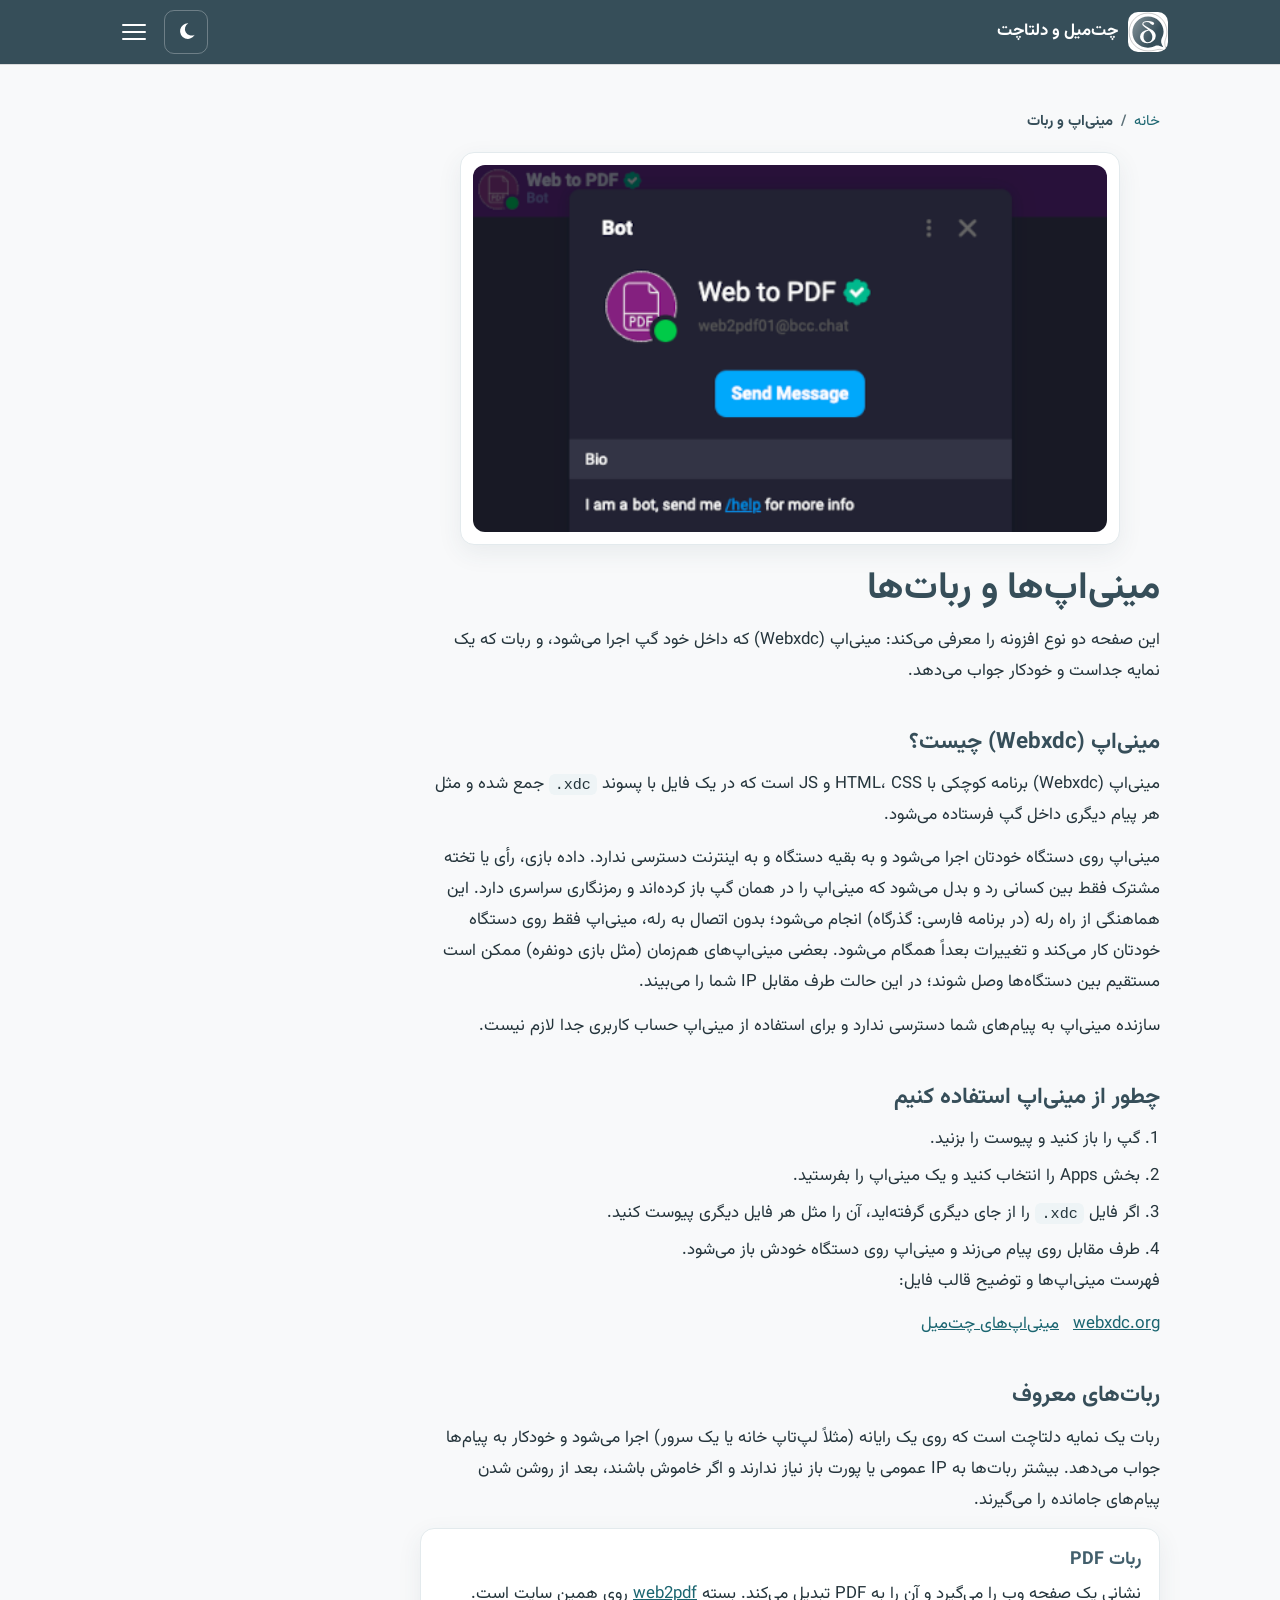
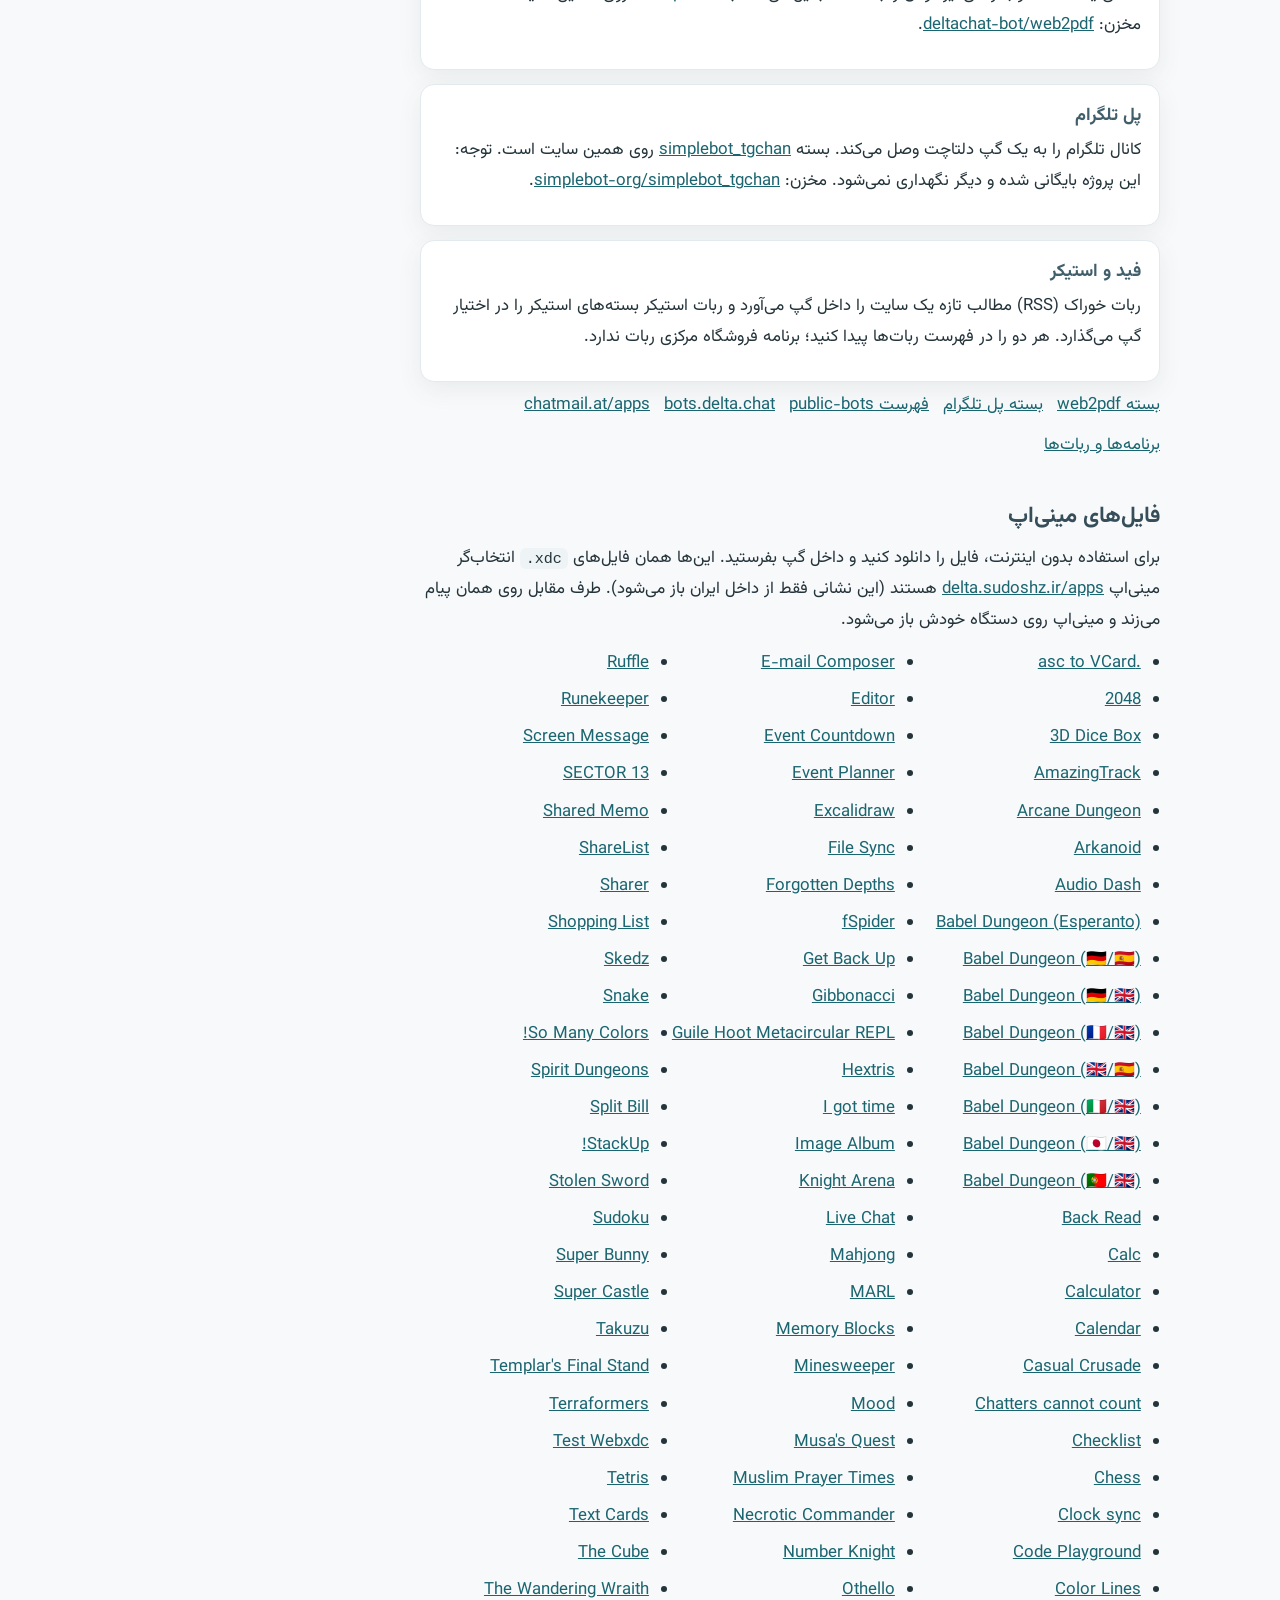
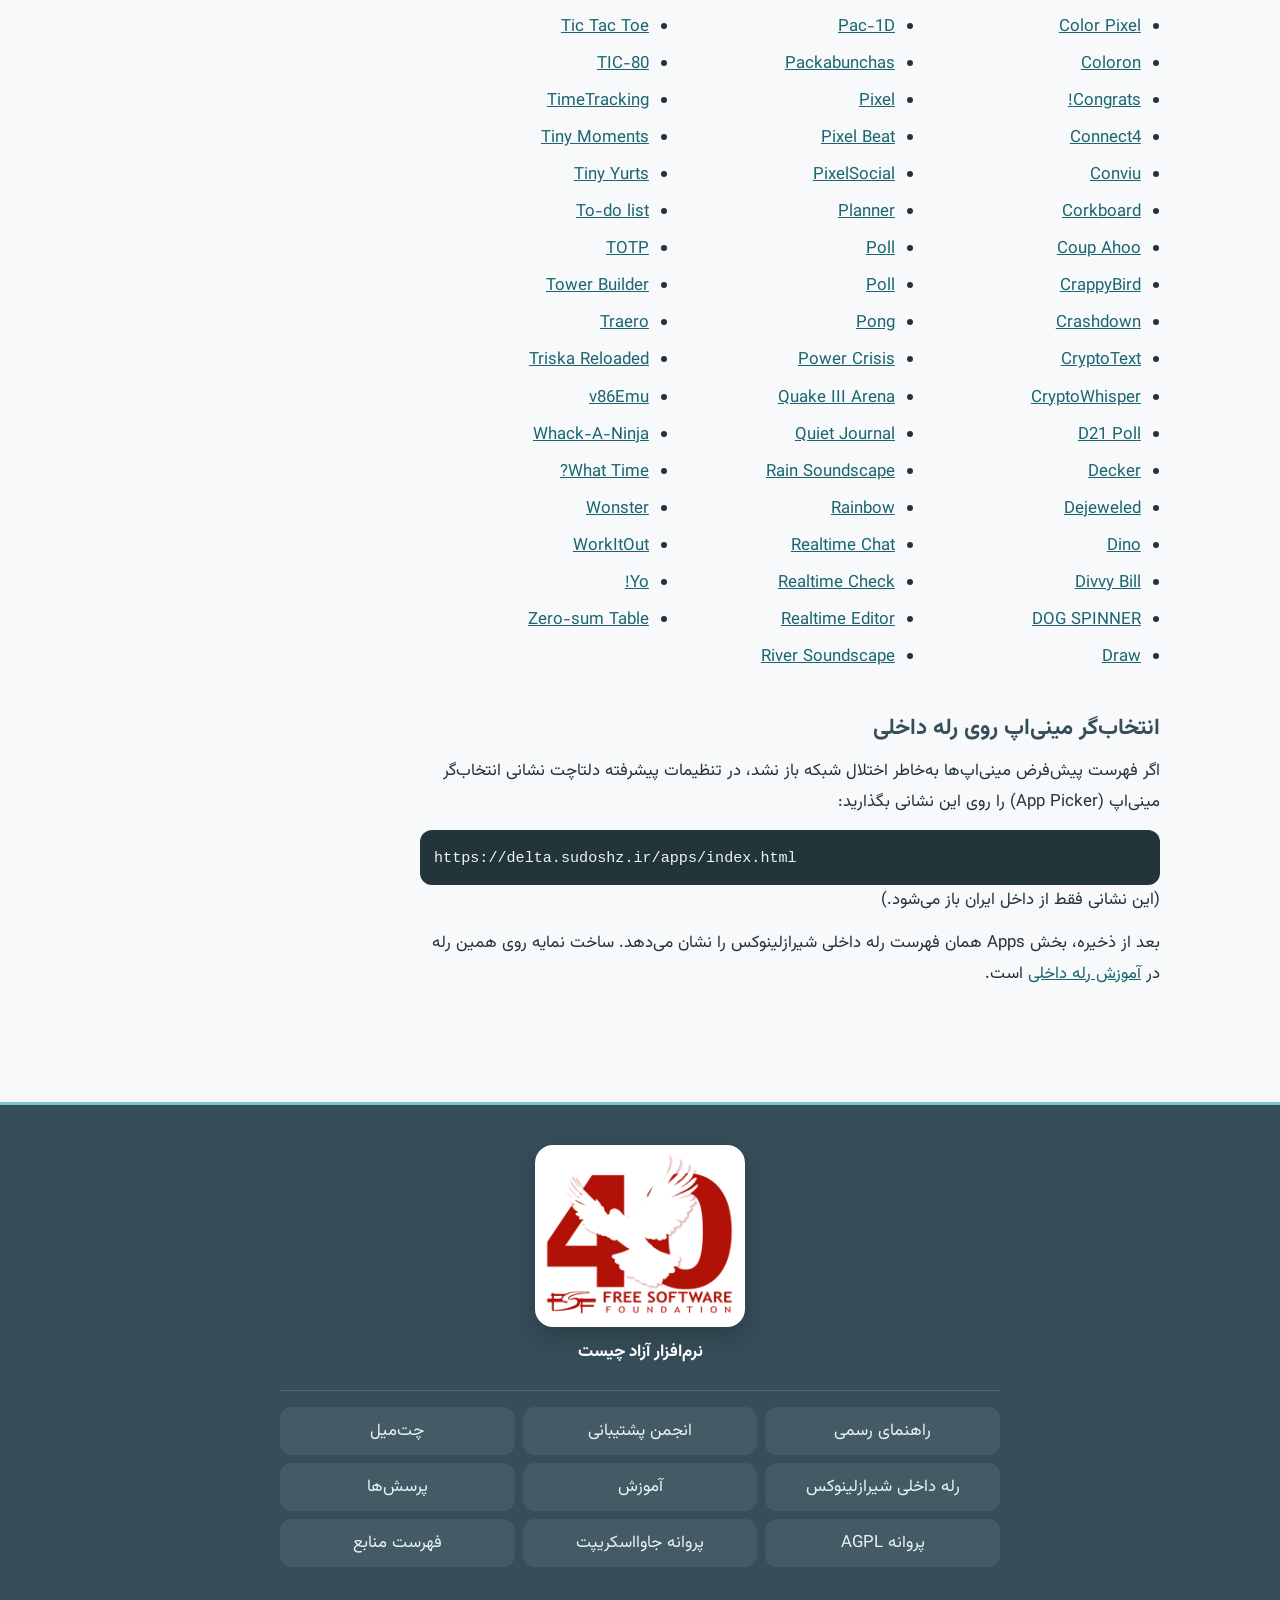
==== commit bd323eb1: "Improve SEO metadata, structured data, caching and image weight. Co-authored-by: Cursor <cursoragent" ====
--- a/bots-apps.html
+++ b/bots-apps.html
@@ -3,24 +3,27 @@
 <head>
   <meta charset="utf-8">
   <meta name="viewport" content="width=device-width, initial-scale=1">
-  <title>مینی‌اپ‌های Webxdc و ربات‌های دلتاچت</title>
-  <meta name="description" content="مینی‌اپ (Webxdc) داخل گپ دلتاچت، ربات‌های PDF و پل تلگرام، و تنظیم انتخاب‌گر مینی‌اپ روی delta.sudoshz.ir.">
+  <title>مینی‌اپ‌های Webxdc و ربات‌های دلتاچت | راهنمای فارسی</title>
+  <meta name="description" content="مینی‌اپ‌های Webxdc داخل گپ دلتاچت، دانلود فایل xdc، ربات‌های کاربردی مثل ساخت PDF و پل تلگرام، و انتخاب‌گر مینی‌اپ روی رله داخلی delta.sudoshz.ir.">
   <meta name="robots" content="index, follow, max-image-preview:large, max-snippet:-1, max-video-preview:-1">
   <link rel="canonical" href="https://chatmaill.ir/bots-apps.html">
   <link rel="alternate" hreflang="fa" href="https://chatmaill.ir/bots-apps.html">
   <link rel="alternate" hreflang="x-default" href="https://chatmaill.ir/bots-apps.html">
   <meta property="og:locale" content="fa_IR">
-  <meta property="og:type" content="website">
+  <meta property="og:type" content="article">
+  <meta property="article:modified_time" content="2026-10-19T10:25:00+03:30">
   <meta property="og:site_name" content="چت‌میل و دلتاچت">
-  <meta property="og:title" content="مینی‌اپ‌های Webxdc و ربات‌های دلتاچت">
-  <meta property="og:description" content="مینی‌اپ (Webxdc) داخل گپ دلتاچت، ربات‌های PDF و پل تلگرام، و تنظیم انتخاب‌گر مینی‌اپ روی delta.sudoshz.ir.">
+  <meta property="og:title" content="مینی‌اپ‌های Webxdc و ربات‌های دلتاچت | راهنمای فارسی">
+  <meta property="og:description" content="مینی‌اپ‌های Webxdc داخل گپ دلتاچت، دانلود فایل xdc، ربات‌های کاربردی مثل ساخت PDF و پل تلگرام، و انتخاب‌گر مینی‌اپ روی رله داخلی delta.sudoshz.ir.">
   <meta property="og:url" content="https://chatmaill.ir/bots-apps.html">
-  <meta property="og:image" content="https://chatmaill.ir/assets/apple-touch-icon.png">
-  <meta property="og:image:alt" content="نشان دلتاچت">
-  <meta name="twitter:card" content="summary">
-  <meta name="twitter:title" content="مینی‌اپ‌های Webxdc و ربات‌های دلتاچت">
-  <meta name="twitter:description" content="مینی‌اپ (Webxdc) داخل گپ دلتاچت، ربات‌های PDF و پل تلگرام، و تنظیم انتخاب‌گر مینی‌اپ روی delta.sudoshz.ir.">
-  <meta name="twitter:image" content="https://chatmaill.ir/assets/apple-touch-icon.png">
+  <meta property="og:image" content="https://chatmaill.ir/assets/og/chatmaill-og.jpg">
+  <meta property="og:image:width" content="1200">
+  <meta property="og:image:height" content="630">
+  <meta property="og:image:alt" content="دلتاچت و چت‌میل، پیام‌رسان امن">
+    <meta name="twitter:card" content="summary_large_image">
+  <meta name="twitter:title" content="مینی‌اپ‌های Webxdc و ربات‌های دلتاچت | راهنمای فارسی">
+  <meta name="twitter:description" content="مینی‌اپ‌های Webxdc داخل گپ دلتاچت، دانلود فایل xdc، ربات‌های کاربردی مثل ساخت PDF و پل تلگرام، و انتخاب‌گر مینی‌اپ روی رله داخلی delta.sudoshz.ir.">
+  <meta name="twitter:image" content="https://chatmaill.ir/assets/og/chatmaill-og.jpg">
   <link rel="sitemap" type="application/xml" title="نقشه سایت" href="sitemap.xml">
   <meta name="theme-color" content="#364e59" media="(prefers-color-scheme: light)">
   <meta name="theme-color" content="#0d1418" media="(prefers-color-scheme: dark)">
@@ -30,7 +33,7 @@
   <script src="js/site.js"></script>
   <link rel="stylesheet" href="css/style.css">
   <script type="application/ld+json">
-  {"@context":"https://schema.org","@graph":[{"@type":"WebPage","name":"مینی‌اپ‌های Webxdc و ربات‌های دلتاچت","description":"مینی‌اپ (Webxdc) داخل گپ دلتاچت، ربات‌های PDF و پل تلگرام، و تنظیم انتخاب‌گر مینی‌اپ روی delta.sudoshz.ir.","inLanguage":"fa","isPartOf":{"@type":"WebSite","name":"چت‌میل و دلتاچت"}}]}
+  {"@context":"https://schema.org","@graph":[{"@type":"Organization","@id":"https://chatmaill.ir/#org","name":"چت‌میل و دلتاچت","url":"https://chatmaill.ir/","logo":{"@type":"ImageObject","url":"https://chatmaill.ir/assets/apple-touch-icon.png"},"sameAs":["https://github.com/shirazlinux/chatmaill","https://delta.sudoshz.ir/"]},{"@type":"WebSite","@id":"https://chatmaill.ir/#website","name":"چت‌میل و دلتاچت","alternateName":["دلتا چت","Delta Chat فارسی"],"url":"https://chatmaill.ir/","inLanguage":"fa","publisher":{"@id":"https://chatmaill.ir/#org"}},{"@type":"WebPage","@id":"https://chatmaill.ir/bots-apps.html#webpage","url":"https://chatmaill.ir/bots-apps.html","name":"مینی‌اپ‌های Webxdc و ربات‌های دلتاچت | راهنمای فارسی","description":"مینی‌اپ‌های Webxdc داخل گپ دلتاچت، دانلود فایل xdc، ربات‌های کاربردی مثل ساخت PDF و پل تلگرام، و انتخاب‌گر مینی‌اپ روی رله داخلی delta.sudoshz.ir.","inLanguage":"fa","isPartOf":{"@id":"https://chatmaill.ir/#website"},"primaryImageOfPage":{"@type":"ImageObject","url":"https://chatmaill.ir/assets/og/chatmaill-og.jpg"},"datePublished":"2026-10-14","dateModified":"2026-10-19","breadcrumb":{"@id":"https://chatmaill.ir/bots-apps.html#breadcrumb"}},{"@type":"BreadcrumbList","@id":"https://chatmaill.ir/bots-apps.html#breadcrumb","itemListElement":[{"@type":"ListItem","position":1,"name":"خانه","item":"https://chatmaill.ir/"},{"@type":"ListItem","position":2,"name":"مینی‌اپ و ربات","item":"https://chatmaill.ir/bots-apps.html"}]},{"@type":"TechArticle","@id":"https://chatmaill.ir/bots-apps.html#article","headline":"مینی‌اپ‌ها و ربات‌ها","description":"مینی‌اپ‌های Webxdc داخل گپ دلتاچت، دانلود فایل xdc، ربات‌های کاربردی مثل ساخت PDF و پل تلگرام، و انتخاب‌گر مینی‌اپ روی رله داخلی delta.sudoshz.ir.","inLanguage":"fa","image":"https://chatmaill.ir/assets/og/chatmaill-og.jpg","datePublished":"2026-10-14","dateModified":"2026-10-19","author":{"@id":"https://chatmaill.ir/#org"},"publisher":{"@id":"https://chatmaill.ir/#org"},"mainEntityOfPage":{"@id":"https://chatmaill.ir/bots-apps.html#webpage"},"about":{"@type":"SoftwareApplication","name":"Delta Chat"}}]}
   </script>
 </head>
 <body>
@@ -280,7 +283,7 @@
   <footer class="site-footer">
     <div class="footer-inner">
       <a class="fsf-mark" href="https://sudoshz.ir/what-is-free-software">
-        <img src="assets/fsf-logo.png" width="2588" height="2216" alt="">
+        <img decoding="async" loading="lazy" src="assets/fsf-logo.png" width="420" height="360" alt="نشان بنیاد نرم‌افزار آزاد">
         <span>نرم‌افزار آزاد چیست</span>
       </a>
       <nav aria-label="منابع رسمی">
